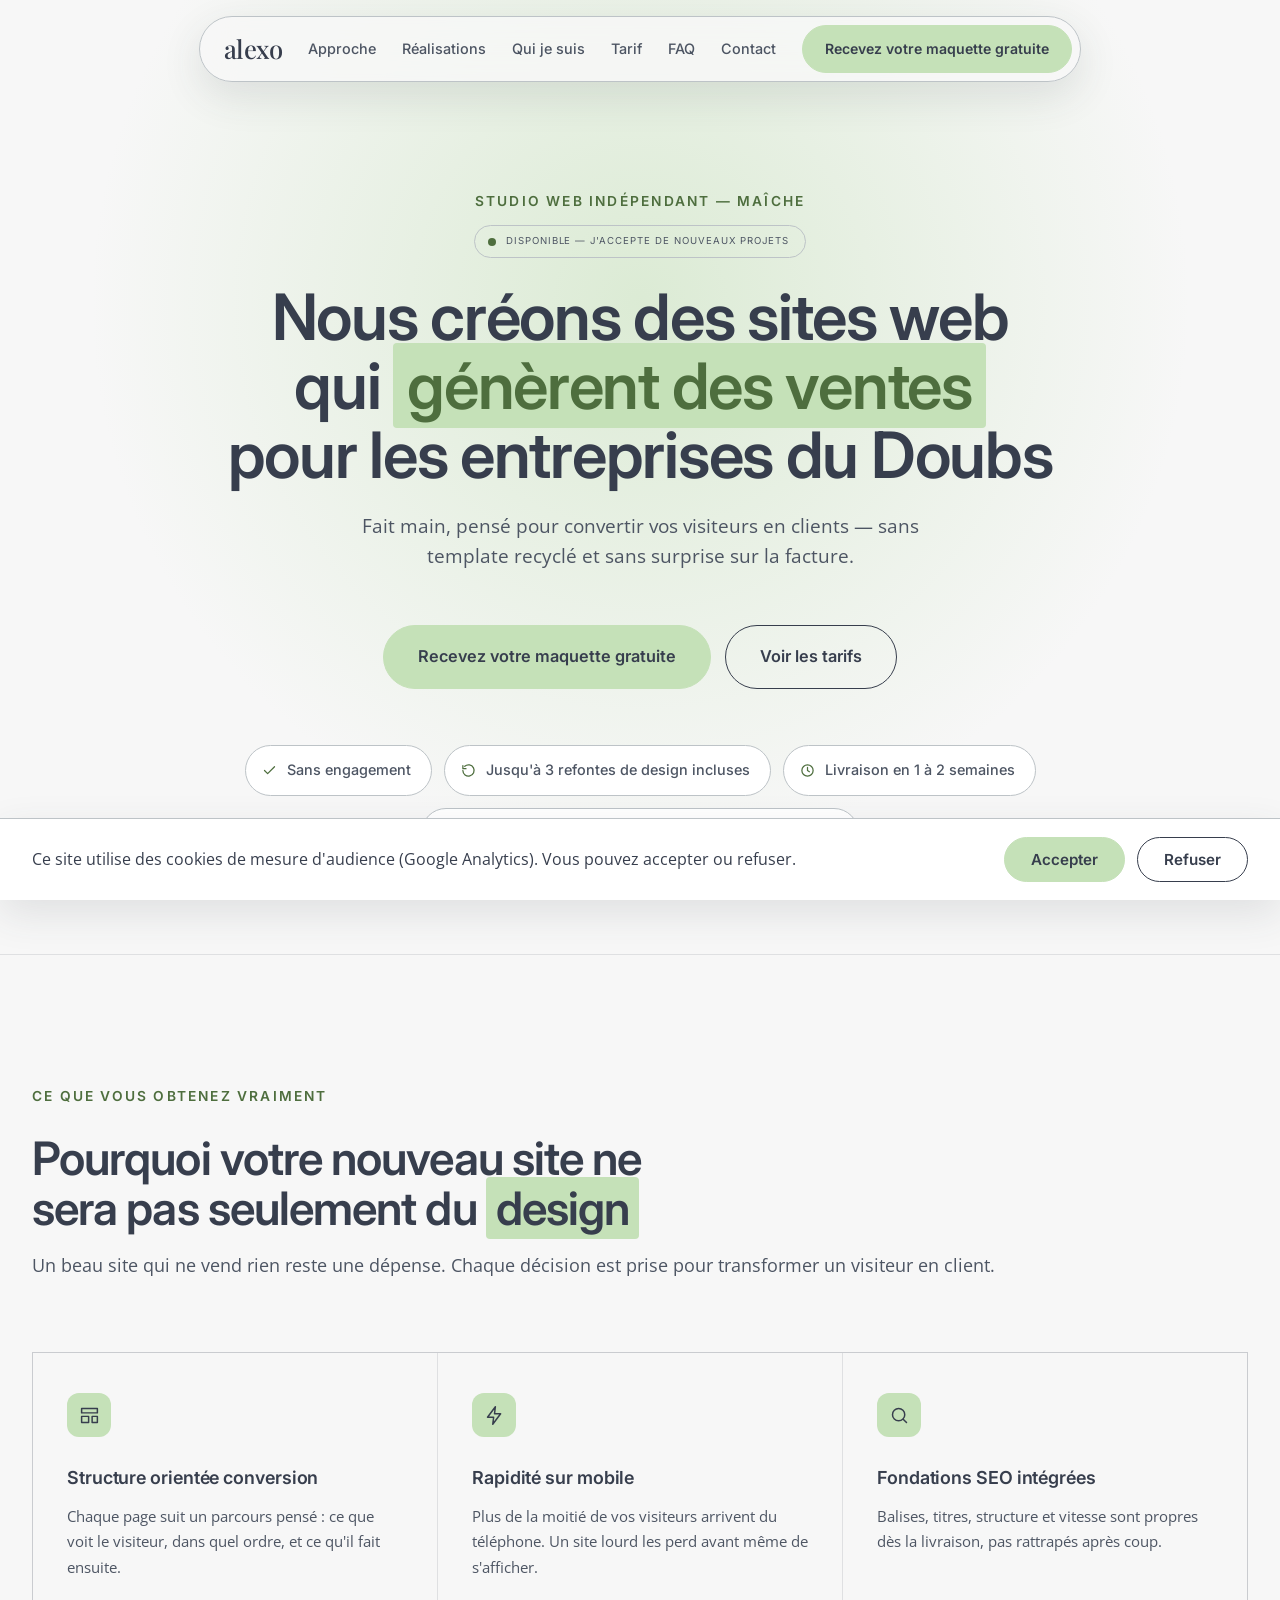
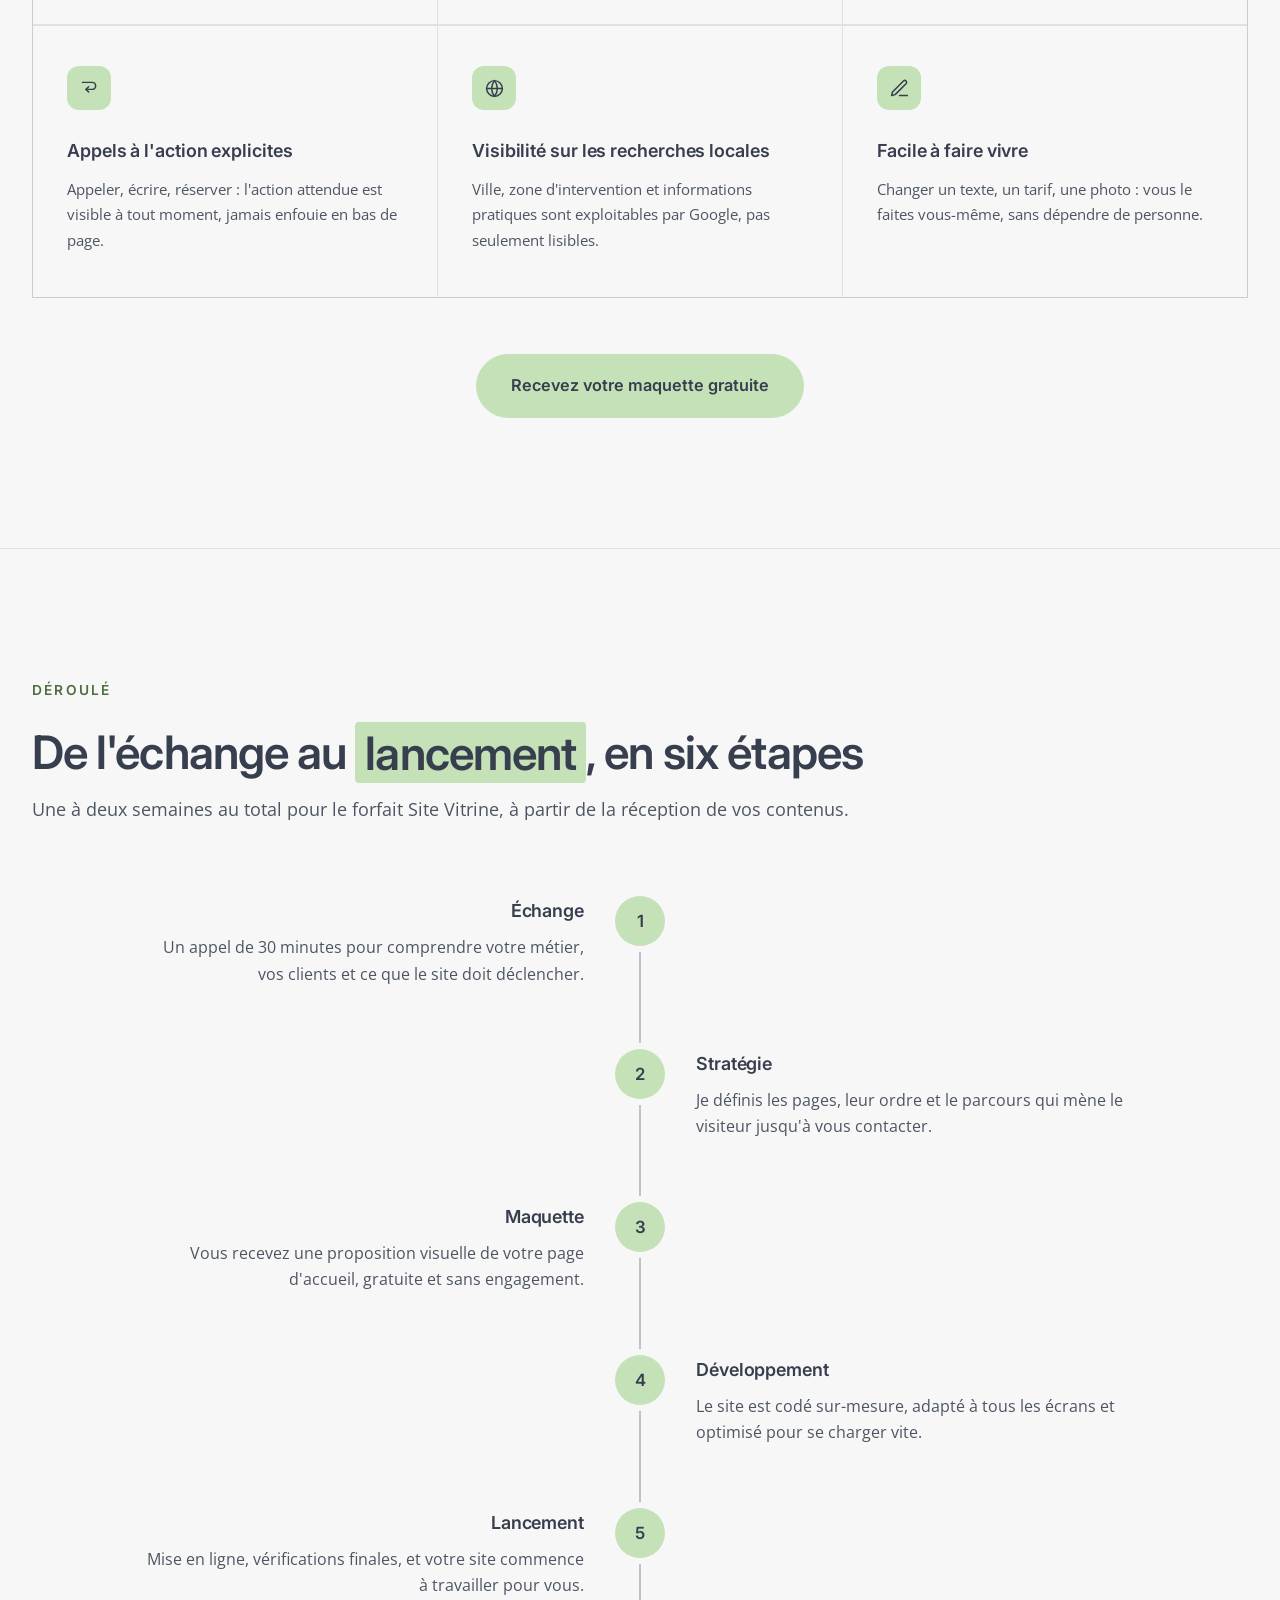
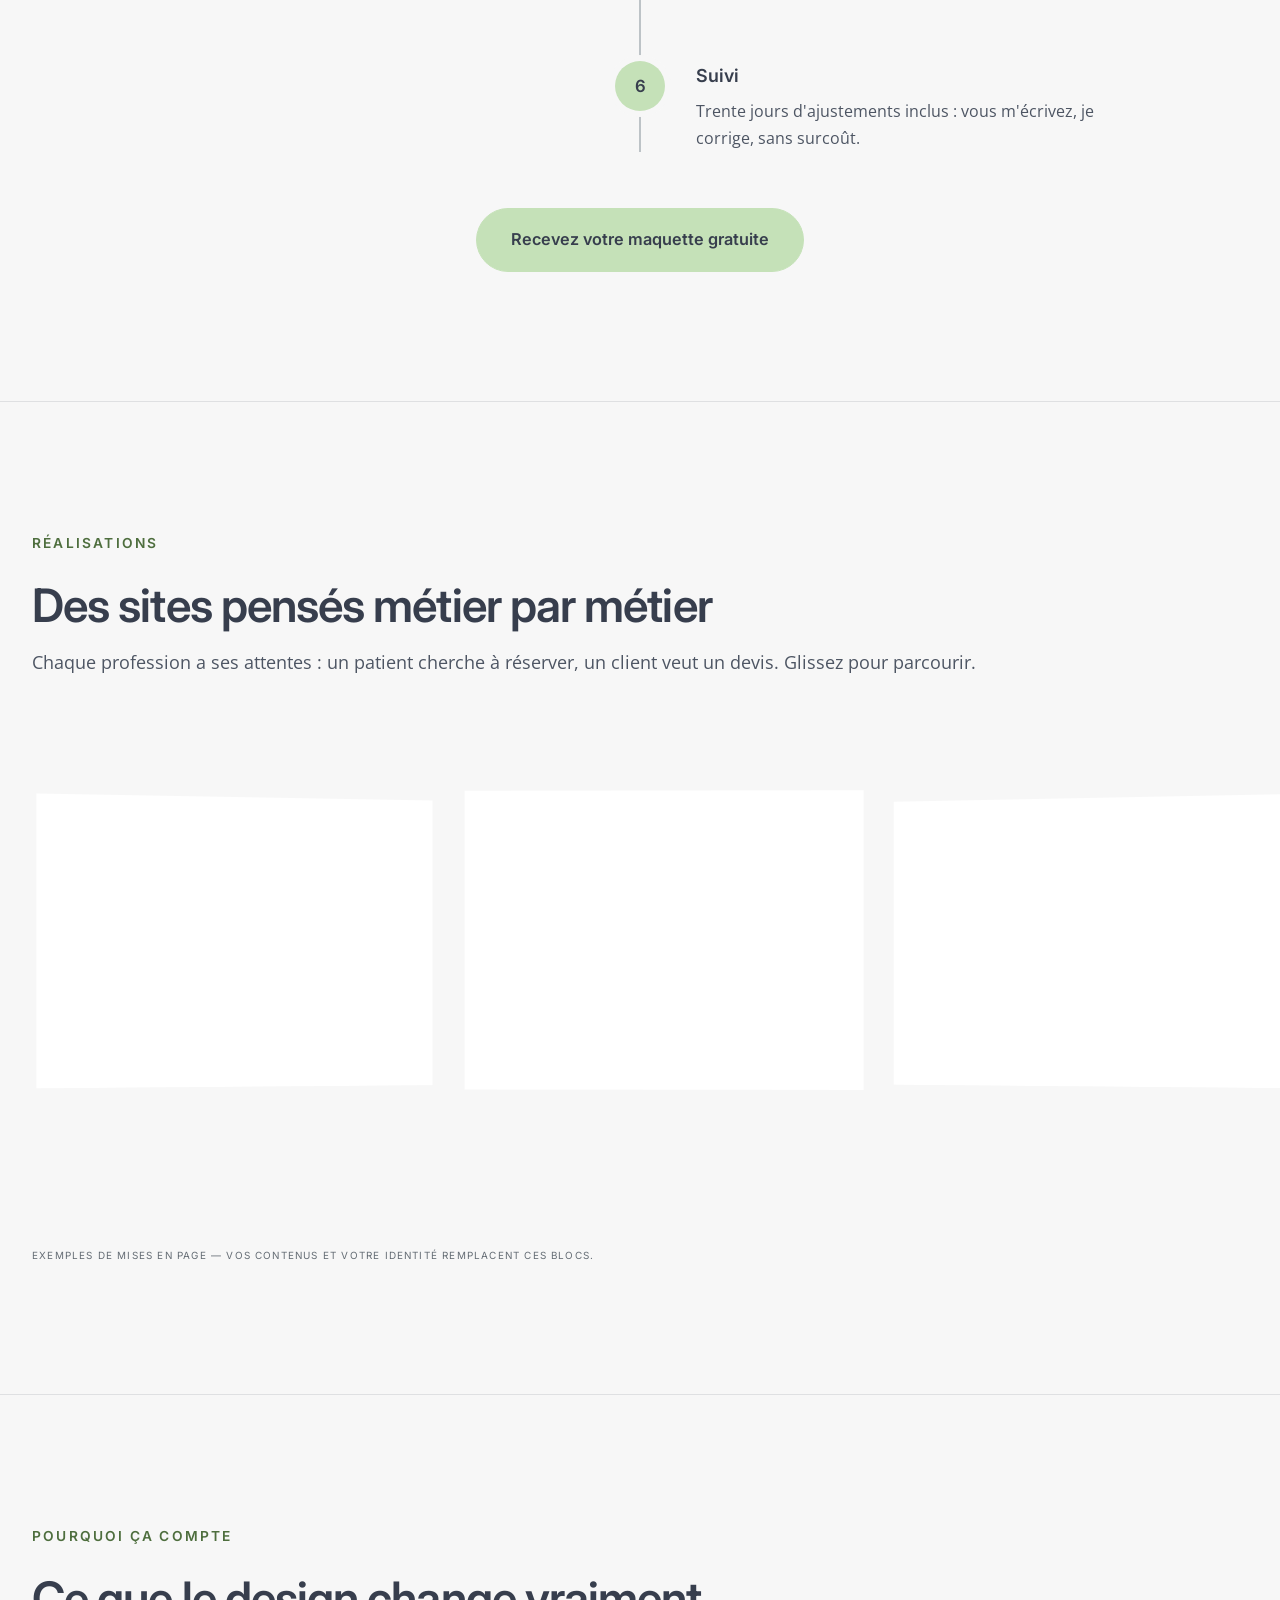
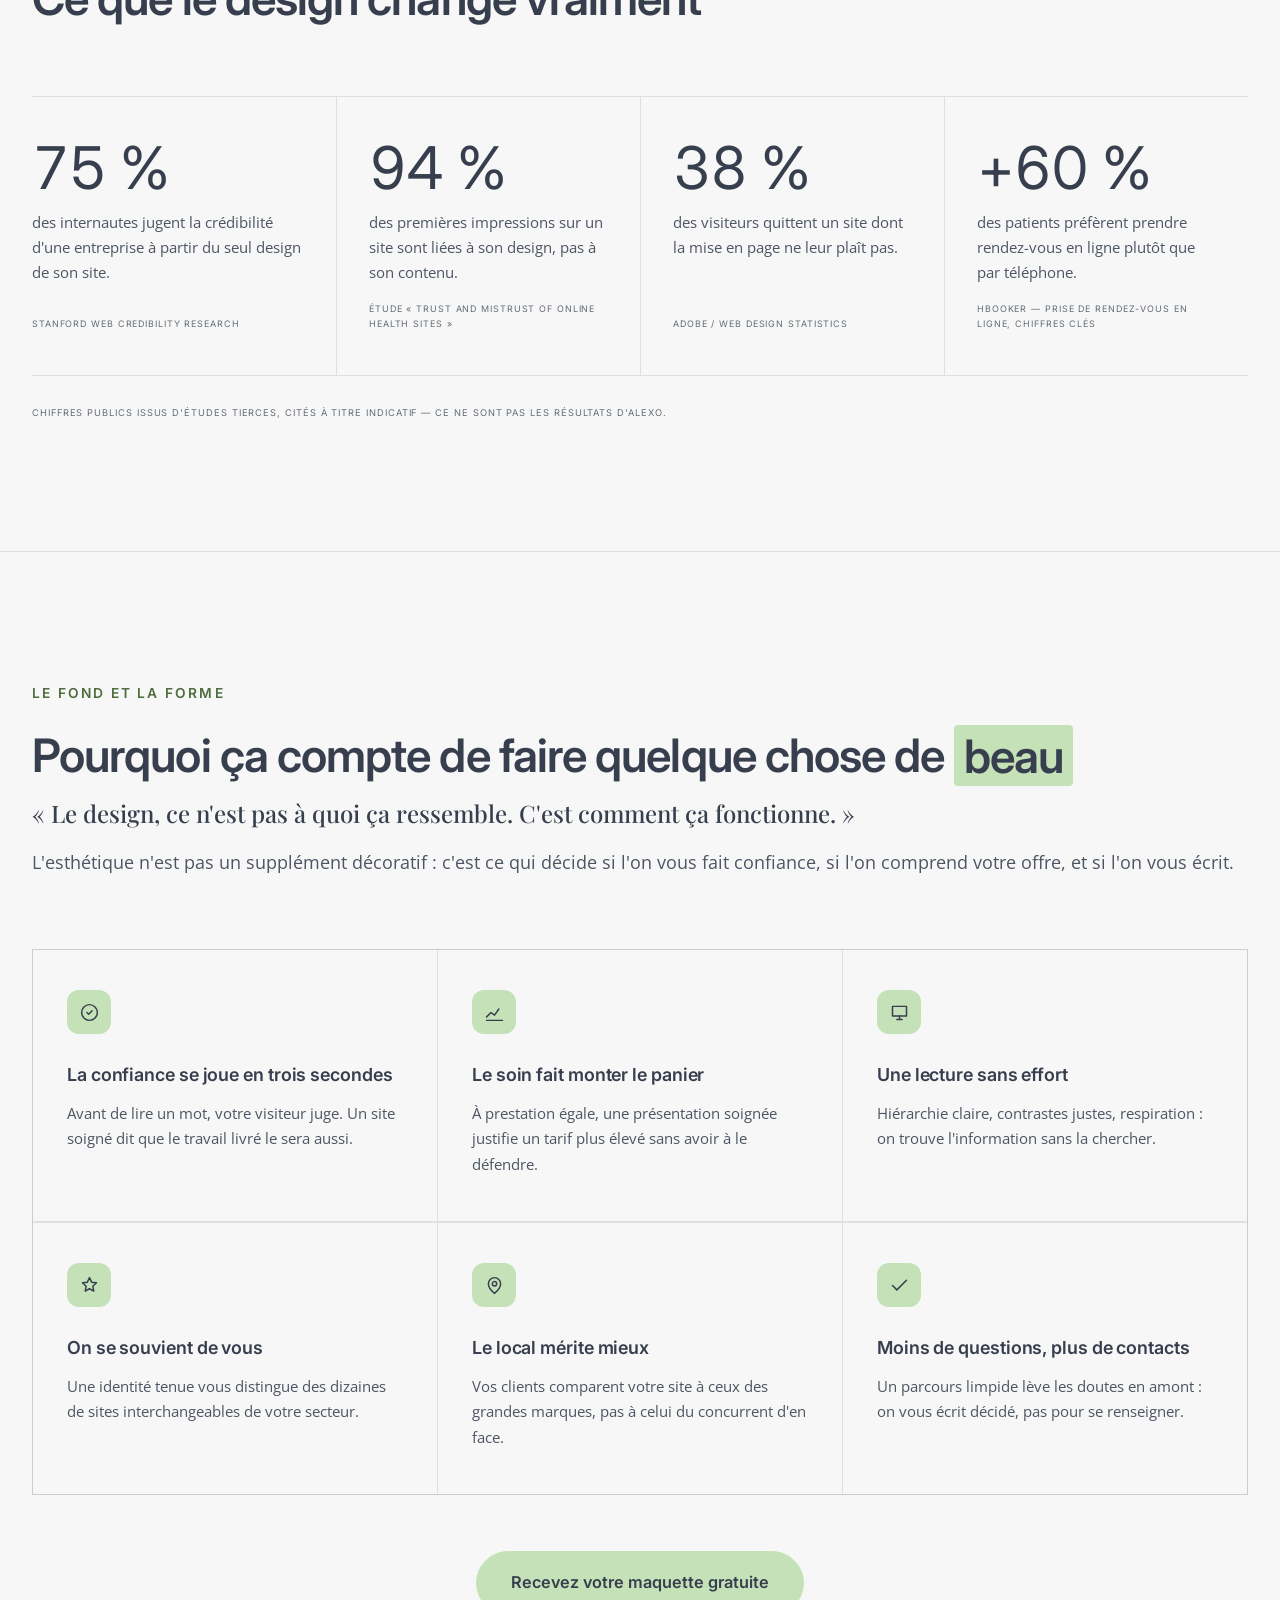
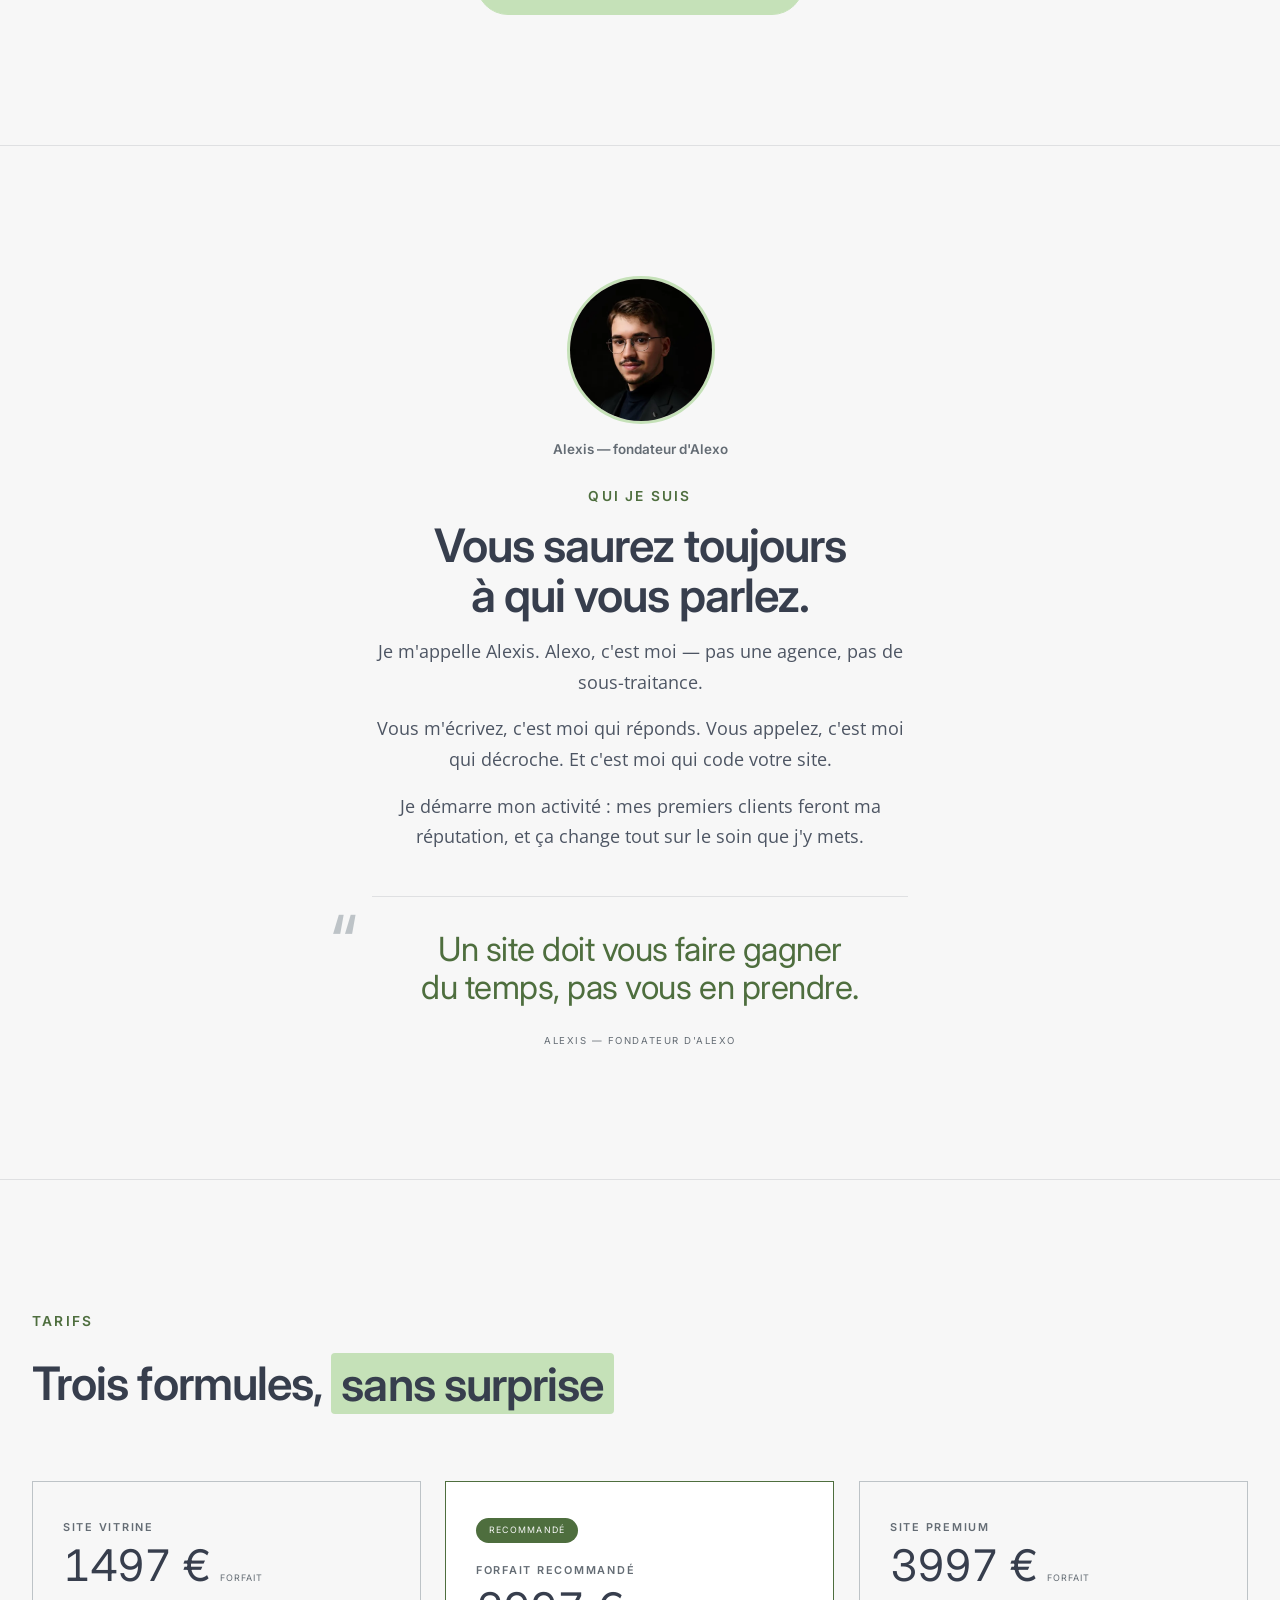
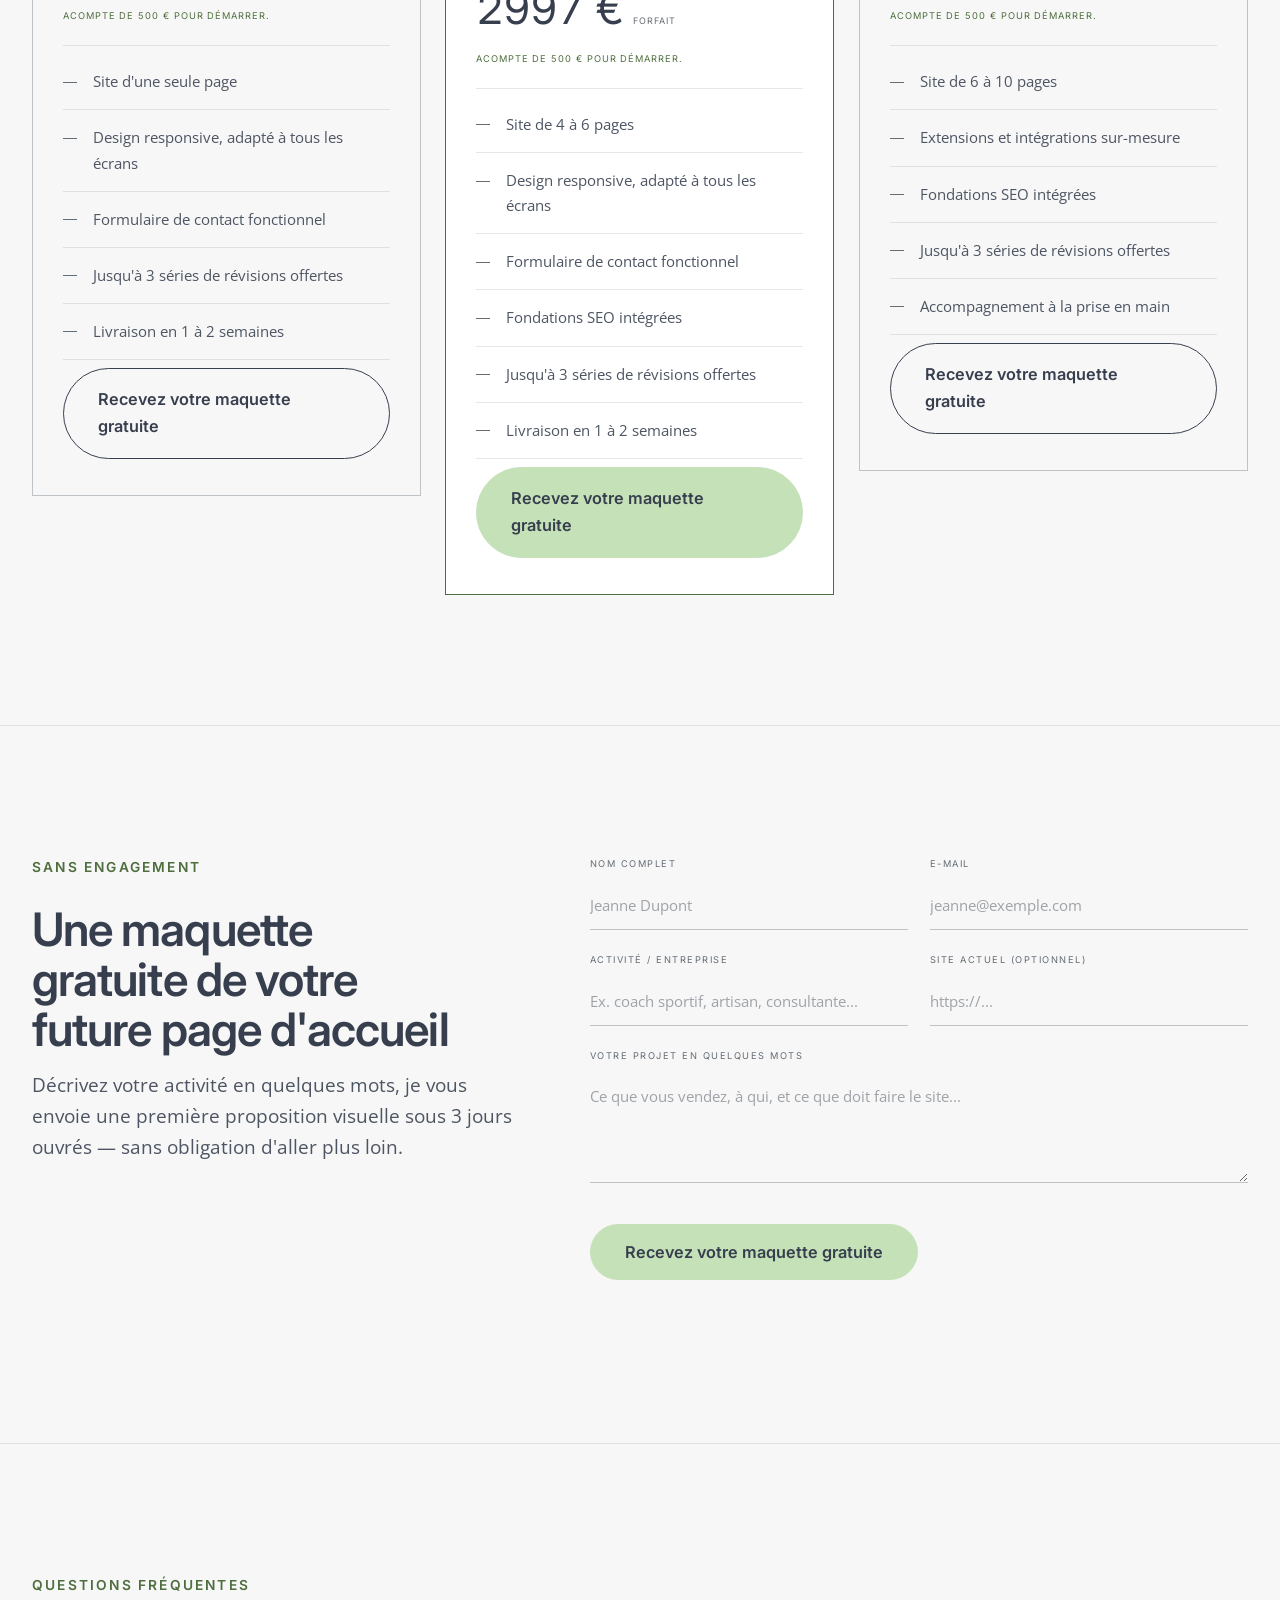
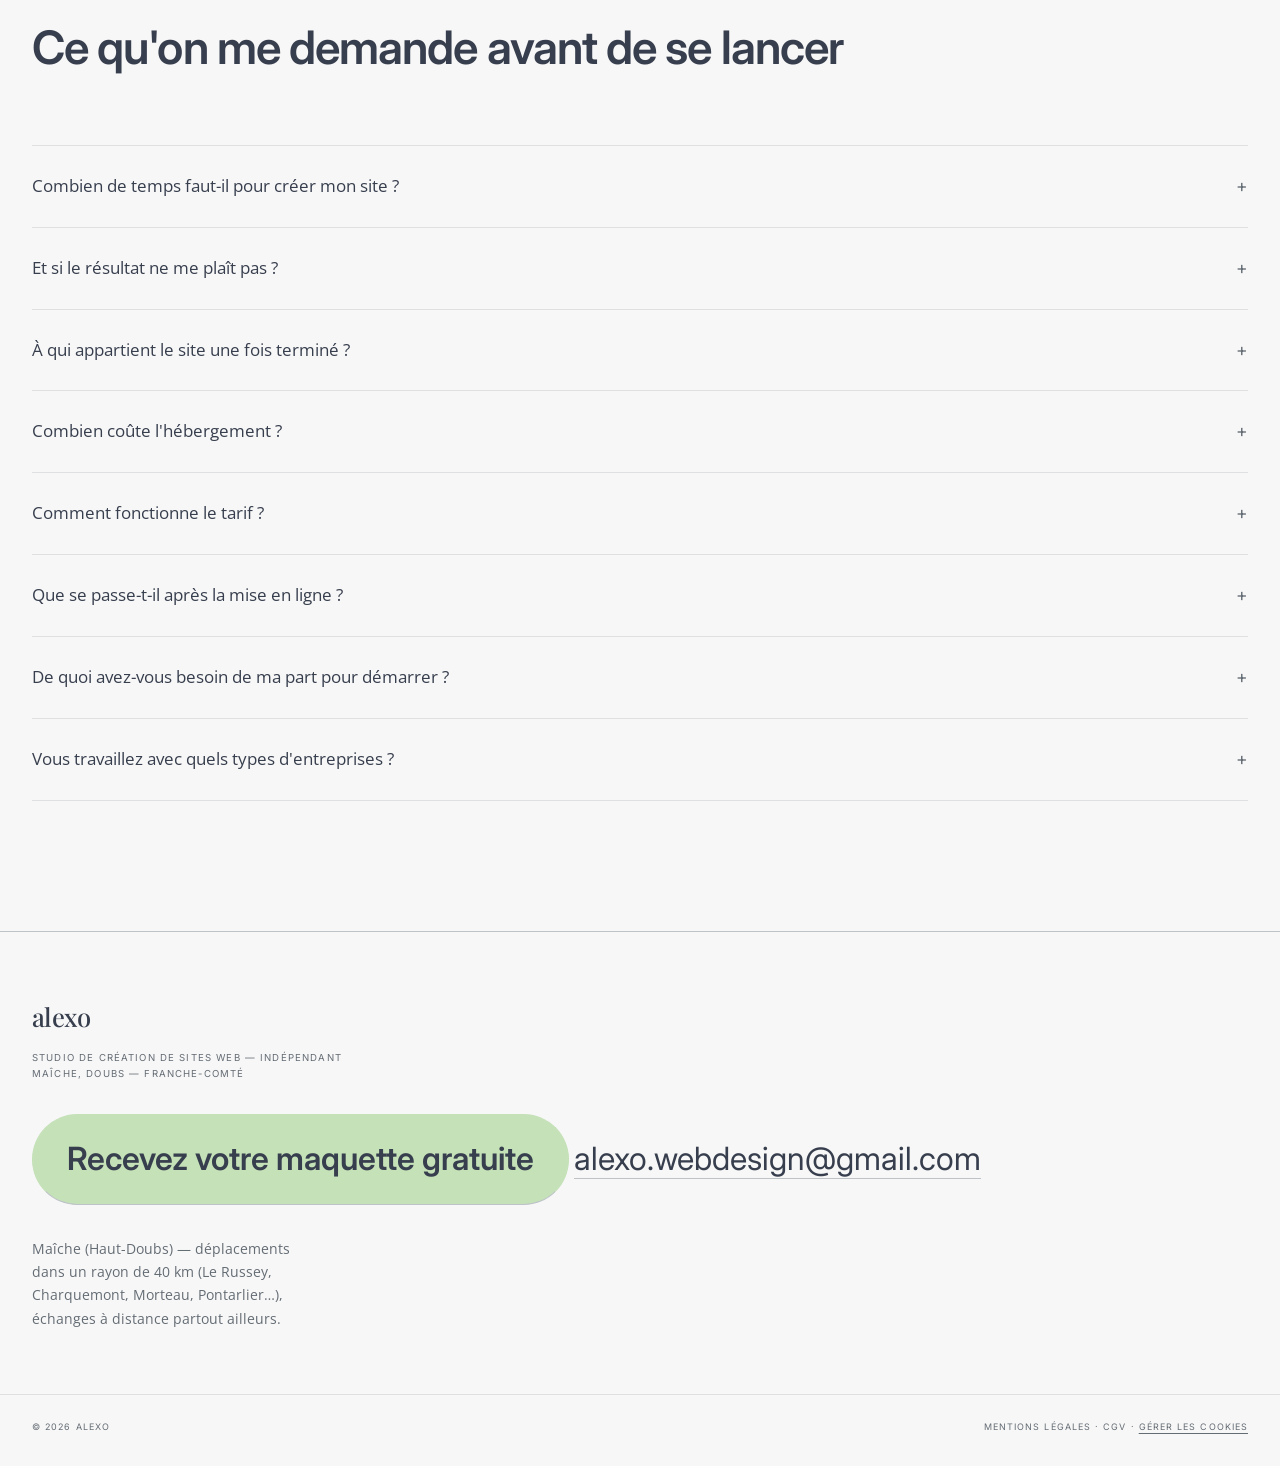
==== index.html @ cd292113 "Servir le favicon vectoriel en priorité favicon.svg était redessiné d'après le logo mais n'était déc" ====
<!doctype html>
<html lang="fr">
<head>
  <meta charset="utf-8" />
  <title>Alexo — Création de sites web à Maîche (Haut-Doubs)</title>
  <meta name="viewport" content="width=device-width, initial-scale=1" />
  <meta name="description" content="Alexo crée des sites vitrines sur-mesure pour les indépendants et petites entreprises de Maîche et du Haut-Doubs. Sites, référencement et automatisation à partir de 1497€. Maquette gratuite sans engagement." />
  <link rel="canonical" href="https://alexowebdesign.com/" />
  <link rel="icon" href="/favicon.svg" type="image/svg+xml" />
  <link rel="icon" type="image/png" sizes="32x32" href="/assets/img/favicon-32.png" />
  <link rel="icon" type="image/png" sizes="512x512" href="/assets/img/icon-512.png" />
  <link rel="apple-touch-icon" href="/assets/img/apple-touch-icon.png" />

  <!-- Vérification de propriété pour Google Search Console.
       À ne poser que sur l'accueil, et à ne jamais retirer : Google la
       revérifie périodiquement et retire l'accès si elle disparaît. -->
  <meta name="google-site-verification" content="prfCvi4ebYiocTn2Xds64hxIpA3vp1u171tNoQFMn8g" />

  <!-- Partage sur les réseaux sociaux -->
  <meta property="og:type" content="website" />
  <meta property="og:title" content="Alexo — Création de sites web à Maîche (Haut-Doubs)" />
  <meta property="og:description" content="Sites vitrines sur-mesure pour les indépendants et petites entreprises de Maîche et du Haut-Doubs. Sites, référencement et automatisation à partir de 1497€. Maquette gratuite sans engagement." />
  <meta property="og:url" content="https://alexowebdesign.com/" />
  <meta property="og:locale" content="fr_FR" />
  <meta property="og:image" content="https://alexowebdesign.com/assets/img/og-image.png" />
  <meta property="og:image:width" content="1200" />
  <meta property="og:image:height" content="630" />
  <meta name="twitter:card" content="summary_large_image" />
  <meta name="twitter:image" content="https://alexowebdesign.com/assets/img/og-image.png" />

  <link rel="preconnect" href="https://fonts.googleapis.com">
  <link rel="preconnect" href="https://fonts.gstatic.com" crossorigin>
  <link href="https://fonts.googleapis.com/css2?family=Inter:wght@400;500;600;700&family=Open+Sans:wght@400;600&family=Playfair+Display:wght@500;600&display=swap" rel="stylesheet">
  <link rel="stylesheet" href="assets/css/style.css?v=14" />
</head>
<body>

<div class="progress" aria-hidden="true"><div class="progress-fill" id="progressFill"></div></div>
<div class="cursor" id="cursor" aria-hidden="true"></div>

<header class="topbar">
  <div class="topbar-pill">
    <a class="brand" href="#top">alexo</a>
    <nav class="nav" aria-label="Navigation principale">
      <a href="#approche">Approche</a>
      <a href="#realisations">Réalisations</a>
      <a href="#qui">Qui je suis</a>
      <a href="#tarif">Tarif</a>
      <a href="#faq">FAQ</a>
      <a href="#contact">Contact</a>
    </nav>
    <a class="btn btn-solid nav-cta" href="#maquette">Recevez votre maquette gratuite</a>
    <button class="burger" id="burger" aria-label="Ouvrir le menu" aria-expanded="false">
      <span></span><span></span><span></span>
    </button>
  </div>
  <div class="mobile-menu" id="mobileMenu">
    <a href="#approche">Approche</a>
    <a href="#realisations">Réalisations</a>
    <a href="#qui">Qui je suis</a>
    <a href="#tarif">Tarif</a>
    <a href="#faq">FAQ</a>
    <a href="#maquette">Maquette gratuite</a>
    <a href="#contact">Contact</a>
  </div>
</header>

<main>

  <section class="hero" id="top">
    <div class="container hero-inner">
      <p class="eyebrow">Studio web indépendant — Maîche</p>
      <p class="status"><span class="status-dot" aria-hidden="true"></span>Disponible — j'accepte de nouveaux projets</p>
      <h1>Nous créons des sites web qui <em>génèrent des ventes</em> pour les entreprises du Doubs</h1>
      <p class="hero-sub">Fait main, pensé pour convertir vos visiteurs en clients — sans template recyclé et sans surprise sur la facture.</p>
      <div class="hero-cta">
        <a class="btn btn-solid" href="#maquette">Recevez votre maquette gratuite</a>
        <a class="btn btn-ghost" href="#tarif">Voir les tarifs</a>
      </div>

      <!-- Elements de reassurance : uniquement des engagements verifiables,
           repris des CGV. Aucun avis, logo ni note inventes. -->
      <ul class="trust-row">
        <li class="trust-badge">
          <svg viewBox="0 0 24 24" aria-hidden="true"><path d="M20 6 9 17l-5-5"/></svg>
          <span>Sans engagement</span>
        </li>
        <li class="trust-badge">
          <svg viewBox="0 0 24 24" aria-hidden="true"><path d="M3 12a9 9 0 1 0 3-6.7"/><path d="M3 4v5h5"/></svg>
          <span>Jusqu'à 3 refontes de design incluses</span>
        </li>
        <li class="trust-badge">
          <svg viewBox="0 0 24 24" aria-hidden="true"><circle cx="12" cy="12" r="9"/><path d="M12 7v5l3 2"/></svg>
          <span>Livraison en 1 à 2 semaines</span>
        </li>
        <li class="trust-badge">
          <svg viewBox="0 0 24 24" aria-hidden="true"><path d="M12 21s7-5.6 7-11a7 7 0 1 0-14 0c0 5.4 7 11 7 11Z"/><circle cx="12" cy="10" r="2.5"/></svg>
          <span>Basé en Franche-Comté, je connais vos clients locaux</span>
        </li>
      </ul>
    </div>
  </section>

  <section class="section-pad why" id="approche">
    <div class="container">
      <div class="section-head reveal">
        <p class="eyebrow">Ce que vous obtenez vraiment</p>
        <h2>Pourquoi votre nouveau site ne sera pas seulement du <em>design</em></h2>
        <p>Un beau site qui ne vend rien reste une dépense. Chaque décision est prise pour transformer un visiteur en client.</p>
      </div>

      <ul class="node-grid">
        <li class="node reveal">
          <span class="node-icon" aria-hidden="true"><svg viewBox="0 0 24 24"><path d="M3 4h18v5H3zM3 13h8v7H3zM15 13h6v7h-6z"/></svg></span>
          <h3>Structure orientée conversion</h3>
          <p>Chaque page suit un parcours pensé : ce que voit le visiteur, dans quel ordre, et ce qu'il fait ensuite.</p>
        </li>
        <li class="node reveal">
          <span class="node-icon" aria-hidden="true"><svg viewBox="0 0 24 24"><path d="M13 2 4 14h7l-1 8 9-12h-7l1-8Z"/></svg></span>
          <h3>Rapidité sur mobile</h3>
          <p>Plus de la moitié de vos visiteurs arrivent du téléphone. Un site lourd les perd avant même de s'afficher.</p>
        </li>
        <li class="node reveal">
          <span class="node-icon" aria-hidden="true"><svg viewBox="0 0 24 24"><circle cx="11" cy="11" r="7"/><path d="m20 20-3.5-3.5"/></svg></span>
          <h3>Fondations SEO intégrées</h3>
          <p>Balises, titres, structure et vitesse sont propres dès la livraison, pas rattrapés après coup.</p>
        </li>
        <li class="node reveal">
          <span class="node-icon" aria-hidden="true"><svg viewBox="0 0 24 24"><path d="M4 5h11a4 4 0 0 1 0 8H8"/><path d="m11 10-3 3 3 3"/></svg></span>
          <h3>Appels à l'action explicites</h3>
          <p>Appeler, écrire, réserver : l'action attendue est visible à tout moment, jamais enfouie en bas de page.</p>
        </li>
        <li class="node reveal">
          <span class="node-icon" aria-hidden="true"><svg viewBox="0 0 24 24"><circle cx="12" cy="12" r="9"/><path d="M3 12h18"/><path d="M12 3a14 14 0 0 1 0 18a14 14 0 0 1 0-18"/></svg></span>
          <h3>Visibilité sur les recherches locales</h3>
          <p>Ville, zone d'intervention et informations pratiques sont exploitables par Google, pas seulement lisibles.</p>
        </li>
        <li class="node reveal">
          <span class="node-icon" aria-hidden="true"><svg viewBox="0 0 24 24"><path d="M12 20h9"/><path d="M16.5 3.5a2.1 2.1 0 0 1 3 3L7 19l-4 1 1-4Z"/></svg></span>
          <h3>Facile à faire vivre</h3>
          <p>Changer un texte, un tarif, une photo : vous le faites vous-même, sans dépendre de personne.</p>
        </li>
      </ul>

      <div class="section-cta reveal">
        <a class="btn btn-solid" href="#maquette">Recevez votre maquette gratuite</a>
      </div>
    </div>
  </section>

  <section class="section-pad process" id="deroule">
    <div class="container">
      <div class="section-head reveal">
        <p class="eyebrow">Déroulé</p>
        <h2>De l'échange au <em>lancement</em>, en six étapes</h2>
        <p>Une à deux semaines au total pour le forfait Site Vitrine, à partir de la réception de vos contenus.</p>
      </div>

      <ol class="timeline">
        <li class="tl-step">
          <span class="tl-num" aria-hidden="true">1</span>
          <h3>Échange</h3>
          <p>Un appel de 30 minutes pour comprendre votre métier, vos clients et ce que le site doit déclencher.</p>
        </li>
        <li class="tl-step">
          <span class="tl-num" aria-hidden="true">2</span>
          <h3>Stratégie</h3>
          <p>Je définis les pages, leur ordre et le parcours qui mène le visiteur jusqu'à vous contacter.</p>
        </li>
        <li class="tl-step">
          <span class="tl-num" aria-hidden="true">3</span>
          <h3>Maquette</h3>
          <p>Vous recevez une proposition visuelle de votre page d'accueil, gratuite et sans engagement.</p>
        </li>
        <li class="tl-step">
          <span class="tl-num" aria-hidden="true">4</span>
          <h3>Développement</h3>
          <p>Le site est codé sur-mesure, adapté à tous les écrans et optimisé pour se charger vite.</p>
        </li>
        <li class="tl-step">
          <span class="tl-num" aria-hidden="true">5</span>
          <h3>Lancement</h3>
          <p>Mise en ligne, vérifications finales, et votre site commence à travailler pour vous.</p>
        </li>
        <li class="tl-step">
          <span class="tl-num" aria-hidden="true">6</span>
          <h3>Suivi</h3>
          <p>Trente jours d'ajustements inclus : vous m'écrivez, je corrige, sans surcoût.</p>
        </li>
      </ol>

      <div class="section-cta reveal">
        <a class="btn btn-solid" href="#maquette">Recevez votre maquette gratuite</a>
      </div>
    </div>
  </section>

  <section class="section-pad work" id="realisations">
    <div class="container">
      <div class="section-head reveal">
        <p class="eyebrow">Réalisations</p>
        <h2 data-parallax="1">Des sites pensés métier par métier</h2>
        <p>Chaque profession a ses attentes : un patient cherche à réserver, un client veut un devis. Glissez pour parcourir.</p>
      </div>
    </div>

    <div class="work-rail" id="workRail">

      <a class="work-card" href="/demos/osteopathe/" target="_blank" rel="noopener" aria-label="Voir le site de démonstration (s’ouvre dans un nouvel onglet)">
        <div class="wc-screen">
          <div class="wc-bar"><i></i><i></i><i></i><span class="wc-url">cabinet-riviere.fr</span></div>
          <img src="/assets/img/demo-osteopathe.png" alt="Page d'accueil du site de démonstration Cabinet Rivière, ostéopathie" loading="lazy" width="1440" height="1080" />
          <span class="wc-open">Voir le site</span>
        </div>
        <div class="wc-meta">
          <h3>Cabinet Rivière — Ostéopathie</h3>
          <p>Prise de rendez-vous mise en avant, tarif et durée de séance annoncés dès l'accueil.</p>
        </div>
      </a>

      <a class="work-card" href="/demos/dentaire/" target="_blank" rel="noopener" aria-label="Voir le site de démonstration (s’ouvre dans un nouvel onglet)">
        <div class="wc-screen">
          <div class="wc-bar"><i></i><i></i><i></i><span class="wc-url">cabinet-solene.fr</span></div>
          <img src="/assets/img/demo-dentaire.png" alt="Page d'accueil du site de démonstration Cabinet Dentaire Solène" loading="lazy" width="1440" height="1080" />
          <span class="wc-open">Voir le site</span>
        </div>
        <div class="wc-meta">
          <h3>Cabinet Solène — Dentaire</h3>
          <p>Bandeau d'urgence permanent, équipe présentée, tiers payant et accès PMR visibles.</p>
        </div>
      </a>

      <a class="work-card" href="/demos/artisan/" target="_blank" rel="noopener" aria-label="Voir le site de démonstration (s’ouvre dans un nouvel onglet)">
        <div class="wc-screen">
          <div class="wc-bar"><i></i><i></i><i></i><span class="wc-url">atelier-bois-fer.fr</span></div>
          <img src="/assets/img/demo-artisan.png" alt="Page d'accueil du site de démonstration Atelier Bois &amp; Fer, menuiserie" loading="lazy" width="1440" height="1080" />
          <span class="wc-open">Voir le site</span>
        </div>
        <div class="wc-meta">
          <h3>Atelier Bois &amp; Fer — Menuiserie</h3>
          <p>Galerie de chantiers, méthode expliquée étape par étape, devis gratuit sous 48 h.</p>
        </div>
      </a>

    </div>

    <div class="container">
      <p class="work-note reveal">Exemples de mises en page — vos contenus et votre identité remplacent ces blocs.</p>
    </div>
  </section>

  <section class="section-pad stats" id="chiffres">
    <div class="container">
      <div class="section-head reveal">
        <p class="eyebrow">Pourquoi ça compte</p>
        <h2 data-parallax="1">Ce que le design change vraiment</h2>
      </div>
      <div class="stat-grid">
        <div class="stat reveal">
          <span class="stat-num" data-value="75" data-suffix="&nbsp;%">0</span>
          <p>des internautes jugent la crédibilité d'une entreprise à partir du seul design de son site.</p>
          <cite>Stanford Web Credibility Research</cite>
        </div>
        <div class="stat reveal">
          <span class="stat-num" data-value="94" data-suffix="&nbsp;%">0</span>
          <p>des premières impressions sur un site sont liées à son design, pas à son contenu.</p>
          <cite>Étude « Trust and mistrust of online health sites »</cite>
        </div>
        <div class="stat reveal">
          <span class="stat-num" data-value="38" data-suffix="&nbsp;%">0</span>
          <p>des visiteurs quittent un site dont la mise en page ne leur plaît pas.</p>
          <cite>Adobe / Web design statistics</cite>
        </div>
        <div class="stat reveal">
          <span class="stat-num" data-value="60" data-prefix="+" data-suffix="&nbsp;%">0</span>
          <p>des patients préfèrent prendre rendez-vous en ligne plutôt que par téléphone.</p>
          <cite>HBooker — prise de rendez-vous en ligne, chiffres clés</cite>
        </div>
      </div>
      <p class="stat-note reveal">Chiffres publics issus d'études tierces, cités à titre indicatif — ce ne sont pas les résultats d'Alexo.</p>
    </div>
  </section>


  <section class="section-pad beauty" id="beau">
    <div class="container">
      <div class="section-head reveal">
        <p class="eyebrow">Le fond et la forme</p>
        <h2>Pourquoi ça compte de faire quelque chose de <em>beau</em></h2>
        <p class="lead-accent">« Le design, ce n'est pas à quoi ça ressemble. C'est comment ça fonctionne. »</p>
        <p>L'esthétique n'est pas un supplément décoratif : c'est ce qui décide si l'on vous fait confiance, si l'on comprend votre offre, et si l'on vous écrit.</p>
      </div>

      <ul class="node-grid">
        <li class="node reveal">
          <span class="node-icon" aria-hidden="true"><svg viewBox="0 0 24 24"><circle cx="12" cy="12" r="9"/><path d="M9 12l2 2 4-4"/></svg></span>
          <h3>La confiance se joue en trois secondes</h3>
          <p>Avant de lire un mot, votre visiteur juge. Un site soigné dit que le travail livré le sera aussi.</p>
        </li>
        <li class="node reveal">
          <span class="node-icon" aria-hidden="true"><svg viewBox="0 0 24 24"><path d="M3 17l5-5 4 3 5-7"/><path d="M3 21h18"/></svg></span>
          <h3>Le soin fait monter le panier</h3>
          <p>À prestation égale, une présentation soignée justifie un tarif plus élevé sans avoir à le défendre.</p>
        </li>
        <li class="node reveal">
          <span class="node-icon" aria-hidden="true"><svg viewBox="0 0 24 24"><path d="M4 5h16v11H4z"/><path d="M9 20h6M12 16v4"/></svg></span>
          <h3>Une lecture sans effort</h3>
          <p>Hiérarchie claire, contrastes justes, respiration : on trouve l'information sans la chercher.</p>
        </li>
        <li class="node reveal">
          <span class="node-icon" aria-hidden="true"><svg viewBox="0 0 24 24"><path d="M12 3l2.4 5.2 5.6.7-4.2 3.9 1.1 5.6L12 15.7 7.1 18.4l1.1-5.6L4 8.9l5.6-.7Z"/></svg></span>
          <h3>On se souvient de vous</h3>
          <p>Une identité tenue vous distingue des dizaines de sites interchangeables de votre secteur.</p>
        </li>
        <li class="node reveal">
          <span class="node-icon" aria-hidden="true"><svg viewBox="0 0 24 24"><path d="M12 21s7-5.6 7-11a7 7 0 1 0-14 0c0 5.4 7 11 7 11Z"/><circle cx="12" cy="10" r="2.5"/></svg></span>
          <h3>Le local mérite mieux</h3>
          <p>Vos clients comparent votre site à ceux des grandes marques, pas à celui du concurrent d'en face.</p>
        </li>
        <li class="node reveal">
          <span class="node-icon" aria-hidden="true"><svg viewBox="0 0 24 24"><path d="M20 6 9 17l-5-5"/></svg></span>
          <h3>Moins de questions, plus de contacts</h3>
          <p>Un parcours limpide lève les doutes en amont : on vous écrit décidé, pas pour se renseigner.</p>
        </li>
      </ul>

      <div class="section-cta reveal">
        <a class="btn btn-solid" href="#maquette">Recevez votre maquette gratuite</a>
      </div>
    </div>
  </section>

  <section class="section-pad about" id="qui">
    <div class="container about-grid">
      <div class="about-portrait reveal">
        <div class="portrait-frame">
          <picture>
            <source type="image/webp"
                    srcset="/assets/img/alexis-420.webp 420w,
                            /assets/img/alexis-840.webp 840w"
                    sizes="(max-width: 900px) 260px, 420px" />
            <img src="/assets/img/alexis-840.jpg"
                 alt="Alexis, fondateur d'Alexo, en portrait"
                 width="840" height="1050" loading="lazy" decoding="async" />
          </picture>
        </div>
        <p class="portrait-cap">Alexis — fondateur d'Alexo</p>
      </div>
      <div class="reveal">
        <p class="eyebrow">Qui je suis</p>
        <h2 data-parallax="1">Vous saurez toujours à qui vous parlez.</h2>
        <p>Je m'appelle Alexis. Alexo, c'est moi — pas une agence, pas de sous-traitance.</p>
        <p>Vous m'écrivez, c'est moi qui réponds. Vous appelez, c'est moi qui décroche. Et c'est moi qui code votre site.</p>
        <p>Je démarre mon activité : mes premiers clients feront ma réputation, et ça change tout sur le soin que j'y mets.</p>

        <!-- CITATION DU FONDATEUR — pour changer le texte, modifier la ligne
             entre les guillemets ci-dessous. Rien d'autre à toucher. -->
        <figure class="pull-quote">
          <blockquote>
            <p>Un site doit vous faire gagner du temps, pas vous en prendre.</p>
          </blockquote>
          <figcaption>Alexis — fondateur d'Alexo</figcaption>
        </figure>
      </div>
    </div>
  </section>

  <section class="section-pad pricing" id="tarif">
    <div class="container">
      <div class="section-head reveal">
        <p class="eyebrow">Tarifs</p>
        <h2>Trois formules, <em>sans surprise</em></h2>
      </div>
      <div class="price-grid">

        <div class="price-card reveal">
          <div class="price-top">
            <h3>Site Vitrine</h3>
            <div class="price-amount">
              <span class="price-num" data-value="1497">1497&nbsp;€</span>
              <span class="price-note">forfait</span>
            </div>
            <p class="price-deposit">Acompte de 500&nbsp;€ pour démarrer.</p>
          </div>
          <ul class="price-list">
            <li>Site d'une seule page</li>
            <li>Design responsive, adapté à tous les écrans</li>
            <li>Formulaire de contact fonctionnel</li>
            <li>Jusqu'à 3 séries de révisions offertes</li>
            <li>Livraison en 1 à 2 semaines</li>
          </ul>
          <a class="btn btn-ghost price-cta" href="#maquette">Recevez votre maquette gratuite</a>
        </div>

        <div class="price-card price-card-feature reveal">
          <p class="price-flag">Recommandé</p>
          <div class="price-top">
            <h3>Forfait Recommandé</h3>
            <div class="price-amount">
              <span class="price-num" data-value="2997">2997&nbsp;€</span>
              <span class="price-note">forfait</span>
            </div>
            <p class="price-deposit">Acompte de 500&nbsp;€ pour démarrer.</p>
          </div>
          <ul class="price-list">
            <li>Site de 4 à 6 pages</li>
            <li>Design responsive, adapté à tous les écrans</li>
            <li>Formulaire de contact fonctionnel</li>
            <li>Fondations SEO intégrées</li>
            <li>Jusqu'à 3 séries de révisions offertes</li>
            <li>Livraison en 1 à 2 semaines</li>
          </ul>
          <a class="btn btn-solid price-cta" href="#maquette">Recevez votre maquette gratuite</a>
        </div>

        <div class="price-card reveal">
          <div class="price-top">
            <h3>Site Premium</h3>
            <div class="price-amount">
              <span class="price-num" data-value="3997">3997&nbsp;€</span>
              <span class="price-note">forfait</span>
            </div>
            <p class="price-deposit">Acompte de 500&nbsp;€ pour démarrer.</p>
          </div>
          <ul class="price-list">
            <li>Site de 6 à 10 pages</li>
            <li>Extensions et intégrations sur-mesure</li>
            <li>Fondations SEO intégrées</li>
            <li>Jusqu'à 3 séries de révisions offertes</li>
            <li>Accompagnement à la prise en main</li>
          </ul>
          <a class="btn btn-ghost price-cta" href="#maquette">Recevez votre maquette gratuite</a>
        </div>

      </div>
    </div>
  </section>

  <section class="section-pad lead" id="maquette">
    <div class="container lead-grid">
      <div class="reveal">
        <p class="eyebrow">Sans engagement</p>
        <h2 data-parallax="1">Une maquette gratuite de votre future page d'accueil</h2>
        <p class="hero-sub">Décrivez votre activité en quelques mots, je vous envoie une première proposition visuelle sous 3 jours ouvrés — sans obligation d'aller plus loin.</p>
      </div>
      <!-- action/method servent de secours : si le JavaScript ne se charge pas,
           le navigateur envoie le formulaire nativement au lieu de ne rien faire.
           Quand le JS est actif, il intercepte l'envoi et reste sur la page. -->
      <form class="form reveal" id="leadForm"
            action="https://formsubmit.co/alexo.webdesign@gmail.com"
            method="POST">
        <input type="hidden" name="_subject" value="Nouvelle demande de maquette gratuite — alexowebdesign.com" />
        <input type="text" name="_honey" style="display:none" tabindex="-1" autocomplete="off" />
        <div class="form-row">
          <div>
            <label for="nom">Nom complet</label>
            <input id="nom" name="nom" type="text" placeholder="Jeanne Dupont" required />
          </div>
          <div>
            <label for="email">E-mail</label>
            <input id="email" name="email" type="email" placeholder="jeanne@exemple.com" required />
          </div>
        </div>
        <div class="form-row">
          <div>
            <label for="activite">Activité / entreprise</label>
            <input id="activite" name="activite" type="text" placeholder="Ex. coach sportif, artisan, consultante..." required />
          </div>
          <div>
            <label for="site_actuel">Site actuel (optionnel)</label>
            <input id="site_actuel" name="site_actuel" type="text" placeholder="https://..." />
          </div>
        </div>
        <div>
          <label for="message">Votre projet en quelques mots</label>
          <textarea id="message" name="message" placeholder="Ce que vous vendez, à qui, et ce que doit faire le site..." required></textarea>
        </div>
        <button class="btn btn-solid" type="submit">Recevez votre maquette gratuite</button>
        <p class="form-note" id="formNote"></p>
      </form>
    </div>
  </section>

  <section class="section-pad faq" id="faq">
    <div class="container">
      <div class="section-head reveal">
        <p class="eyebrow">Questions fréquentes</p>
        <h2 data-parallax="1">Ce qu'on me demande avant de se lancer</h2>
      </div>

      <!-- <details>/<summary> : accordéon natif du navigateur. Accessible au
           clavier et aux lecteurs d'écran sans une ligne de JavaScript. -->
      <div class="faq-list reveal">

        <details class="faq-item">
          <summary>Combien de temps faut-il pour créer mon site ?</summary>
          <div class="faq-answer">
            <p>Une à deux semaines.</p>
            <p>Le compte à rebours démarre quand j'ai reçu vos contenus — textes, photos, logo. C'est ce qui décale le plus souvent un projet, jamais le développement.</p>
          </div>
        </details>

        <details class="faq-item">
          <summary>Et si le résultat ne me plaît pas ?</summary>
          <div class="faq-answer">
            <p>Jusqu'à trois séries de révisions complètes du design sont incluses, sans supplément, jusqu'à ce que vous soyez satisfait.</p>
            <p>On ne passe à la suite que quand la direction vous convient. Personne n'a intérêt à livrer un site que vous n'assumez pas.</p>
          </div>
        </details>

        <details class="faq-item">
          <summary>À qui appartient le site une fois terminé ?</summary>
          <div class="faq-answer">
            <p>À vous, entièrement.</p>
            <p>Le code, les visuels réalisés pour vous, le nom de domaine : tout est à votre nom. Vous n'êtes lié à personne et pouvez confier la suite à qui vous voulez.</p>
          </div>
        </details>

        <details class="faq-item">
          <summary>Combien coûte l'hébergement ?</summary>
          <div class="faq-answer">
            <p>L'hébergement est compris dans le forfait, sans supplément.</p>
          </div>
        </details>

        <details class="faq-item">
          <summary>Comment fonctionne le tarif ?</summary>
          <div class="faq-answer">
            <p>Trois forfaits annoncés d'avance : 1497 € pour un site vitrine d'une page, 2997 € pour un site de 4 à 6 pages avec les fondations du référencement, 3997 € pour un site de 6 à 10 pages avec extensions sur-mesure.</p>
            <p>Un acompte de 500 € lance les travaux dans les trois cas. Le solde est réglé à la livraison.</p>
          </div>
        </details>

        <details class="faq-item">
          <summary>Que se passe-t-il après la mise en ligne ?</summary>
          <div class="faq-answer">
            <p>Trente jours de corrections incluses : fautes, liens défectueux, ajustements de contenu.</p>
            <p>Vous m'écrivez, c'est moi qui réponds — sous trois jours ouvrés, sans passer par un service client.</p>
          </div>
        </details>

        <details class="faq-item">
          <summary>De quoi avez-vous besoin de ma part pour démarrer ?</summary>
          <div class="faq-answer">
            <p>Vos textes, vos photos ou votre logo si vous en avez, et vos informations légales.</p>
            <p>Si vos textes ne sont pas prêts, dites-le : on les construit ensemble à partir de ce que vous me racontez de votre métier.</p>
          </div>
        </details>

        <details class="faq-item">
          <summary>Vous travaillez avec quels types d'entreprises ?</summary>
          <div class="faq-answer">
            <p>Des indépendants et des petites entreprises de la région : garages, artisans, commerces, professions de santé, consultants.</p>
            <p>Le point commun, c'est un site qui doit faire venir des clients — pas une vitrine décorative.</p>
          </div>
        </details>

      </div>
    </div>
  </section>

</main>

<footer class="site-foot" id="contact">
  <div class="container foot-row">
    <div>
      <a class="brand" href="#top">alexo</a>
      <p class="foot-tag">Studio de création de sites web — indépendant<br />Maîche, Doubs — Franche-Comté</p>
    </div>
    <div class="foot-contact">
      <a class="btn btn-solid foot-cta" href="#maquette">Recevez votre maquette gratuite</a>
      <a href="mailto:alexo.webdesign@gmail.com">alexo.webdesign@gmail.com</a>
      <p class="foot-zone">Maîche (Haut-Doubs) — déplacements dans un rayon de 40 km (Le Russey, Charquemont, Morteau, Pontarlier…), échanges à distance partout ailleurs.</p>
    </div>
  </div>
  <div class="container foot-bottom">
    <span>© 2026 Alexo</span>
    <span><a href="/mentions-legales.html">Mentions légales</a> · <a href="/cgv.html">CGV</a> · <button type="button" class="foot-link" id="cookieManage">Gérer les cookies</button></span>
  </div>
</footer>

<!-- Bandeau de consentement cookies (RGPD).
     Masqué par défaut via `hidden` : c'est main.js qui décide de l'afficher,
     après avoir lu le choix déjà enregistré. Sans cette garde, le bandeau
     apparaîtrait une fraction de seconde à chaque visite, y compris pour un
     visiteur ayant déjà répondu.
     Le script Google Analytics n'est PAS posé ici : il est injecté par
     main.js, et uniquement si le consentement a été donné. -->
<aside class="cookie-bar" id="cookieConsent" role="region"
       aria-label="Consentement aux cookies de mesure d'audience" hidden>
  <div class="container cookie-inner">
    <p class="cookie-text">Ce site utilise des cookies de mesure d'audience (Google Analytics). Vous pouvez accepter ou refuser.</p>
    <div class="cookie-actions">
      <button type="button" class="btn btn-solid cookie-btn" id="cookieAccept">Accepter</button>
      <button type="button" class="btn btn-ghost cookie-btn" id="cookieRefuse">Refuser</button>
    </div>
  </div>
</aside>

<script src="assets/js/main.js?v=14"></script>
</body>
</html>
---- assets/css/style.css ----
/* ==========================================================================
   Alexo — Studio web

   Direction : fond clair, texte gris ardoise, vert pâle en accent.
   Toute la palette et les polices descendent des variables ci-dessous ;
   aucune couleur n'est écrite en dur ailleurs dans le fichier.

   NOTE SUR LES CONTRASTES — trois arbitrages imposés par le niveau AA :
   · Le vert pâle ne peut pas servir de couleur de texte sur fond clair
     (1,32:1). Il sert de REMPLISSAGE : boutons, pastilles, surlignage.
     Sur fond ardoise il devient lisible (7,57:1) et porte alors les titres.
   · Le gris clair ne peut pas servir de texte (1,66:1). Il reste réservé
     aux bordures et aux séparateurs, comme prévu.
   · Deux teintes dérivées comblent les manques : --accent-ink pour du vert
     lisible sur fond clair, --text-mute pour du texte secondaire.
   ========================================================================== */

:root {
  /* Palette imposée */
  --accent:      #c5e1b8;   /* Vert Pâle    — remplissage : boutons, pastilles */
  --slate:       #373e4d;   /* Gris Ardoise — texte et fonds sombres */
  --paper:       #f7f7f7;   /* Blanc Cassé  — fond clair principal */
  --line:        #bdc3c7;   /* Gris Clair   — bordures, séparateurs */
  --sand:        #e6dcd2;   /* Clair        — fond clair secondaire */

  /* Teintes dérivées, nécessaires pour tenir le niveau AA */
  --accent-ink:  #4e6e3e;   /* vert lisible sur fond clair — 5,41:1 */
  --text-mute:   #646c74;   /* texte secondaire sur fond clair — 4,98:1 */

  /* Rôles : le reste de la feuille n'utilise que ces noms-là. */
  --ink:         var(--paper);        /* fond de page */
  --ink-raised:  #ffffff;             /* surfaces au-dessus du fond */
  --chalk:       var(--slate);        /* texte principal — 10,0:1 */
  --chalk-dim:   #4d5563;             /* texte secondaire — 7,7:1 */
  --chalk-mute:  var(--text-mute);    /* légendes, sources — 4,98:1 */
  --green:       var(--accent-ink);   /* accents en texte */
  --green-dim:   var(--accent-ink);
  --green-raw:   197, 225, 184;
  --forest:      var(--accent);       /* pastilles d'icônes */

  --rule:        var(--line);
  --rule-soft:   rgba(55, 62, 77, .12);
  --glow:        rgba(var(--green-raw), .55);
  --veil:        rgba(247, 247, 247, .86);
  --danger:      #a4342a;             /* erreur lisible sur fond clair — 6,3:1 */
  --status:      var(--accent-ink);
  --shadow:      0 14px 40px rgba(55, 62, 77, .12);

  /* Polices */
  --font-display: "Inter", "Helvetica Neue", Arial, sans-serif;      /* titres */
  --font-body:    "Open Sans", "Segoe UI", Helvetica, Arial, sans-serif;
  --font-mono:    "Inter", "Helvetica Neue", Arial, sans-serif;      /* labels */
  --font-accent:  "Playfair Display", Georgia, serif;                /* moments choisis */

  --container: 1440px;
  --ease: cubic-bezier(.16, 1, .3, 1);
}

* { box-sizing: border-box; }
html { scroll-behavior: smooth; }

body {
  margin: 0;
  background: var(--ink);
  color: var(--chalk);
  font-family: var(--font-body);
  font-size: 18px;
  line-height: 1.7;
  -webkit-font-smoothing: antialiased;
}

::selection { background: var(--green); color: var(--ink); }

/* ---------- typographie ---------- */
h1, h2 {
  font-family: var(--font-display);
  color: var(--chalk);
  font-weight: 600;
  line-height: 1.08;
  letter-spacing: -0.02em;
  margin: 0 0 .34em;
  text-wrap: balance;
}
h1 { font-size: clamp(2.4rem, 5.4vw, 4rem); }
h2 { font-size: clamp(1.9rem, 3.6vw, 2.9rem); }

h3 {
  font-family: var(--font-display);
  font-size: 1.12rem;
  font-weight: 600;
  color: var(--chalk);
  letter-spacing: -0.005em;
  margin: 0 0 .5em;
}

h1 em, h2 em {
  font-style: normal;
  color: var(--chalk);
  background: var(--accent);
  box-decoration-break: clone;
  -webkit-box-decoration-break: clone;
  padding: .06em .22em;
  border-radius: 4px;
}

p { margin: 0 0 1em; color: var(--chalk-dim); }

a { color: inherit; text-decoration: none; }

.container {
  max-width: var(--container);
  margin: 0 auto;
  padding: 0 32px;
}

/* Label mono : la signature typographique du site */
.eyebrow {
  font-family: var(--font-display);
  font-size: .86rem;
  font-weight: 600;
  letter-spacing: .16em;
  text-transform: uppercase;
  color: var(--green-dim);
  margin: 0 0 26px;
}

.brand {
  font-family: var(--font-accent);
  font-weight: 500;
  font-size: 1.6rem;
  letter-spacing: -0.02em;
  color: var(--chalk);
  line-height: 1;
}

/* ---------- boutons ---------- */
.btn {
  display: inline-flex;
  align-items: center;
  justify-content: center;
  padding: 17px 34px;
  font-family: var(--font-display);
  font-size: 1.02rem;
  font-weight: 600;
  letter-spacing: 0;
  border: 1px solid var(--slate);
  border-radius: 999px;
  cursor: pointer;
  position: relative;
  overflow: hidden;
  isolation: isolate;
  transition: color .35s ease;
}
.btn::before {
  content: "";
  position: absolute;
  inset: 0;
  z-index: -1;
  transform: scaleY(0);
  transform-origin: bottom;
  transition: transform .45s var(--ease);
}
.btn:hover::before { transform: scaleY(1); }

.btn-solid { background: var(--accent); border-color: var(--accent); color: var(--slate); }
.btn-solid::before { background: var(--slate); }
.btn-solid:hover { color: var(--paper); }

.btn-ghost { background: transparent; color: var(--chalk); }
.btn-ghost::before { background: var(--accent); }
.btn-ghost:hover { color: var(--slate); }

.btn-line {
  border: none;
  border-radius: 0;
  padding: 8px 0;
  border-bottom: 1px solid var(--chalk);
}
.btn-line::before { display: none; }
.btn-line:hover { color: var(--chalk-dim); border-color: var(--chalk-dim); }

.magnetic {
  transform: translate(var(--mx, 0), var(--my, 0));
  transition: transform .4s var(--ease), color .35s ease;
}

/* ---------- barre de navigation flottante ---------- */
/* La barre est fixe et centrée : une pilule qui survole le contenu et reste
   accessible pendant tout le défilement. Le conteneur laisse passer les clics
   à côté de la pilule, sinon il masquerait toute la largeur de l'écran. */
.topbar {
  position: fixed;
  top: 16px;
  left: 0;
  right: 0;
  z-index: 100;
  display: flex;
  justify-content: center;
  padding: 0 16px;
  pointer-events: none;
}
.topbar-pill {
  pointer-events: auto;
  display: flex;
  align-items: center;
  gap: 26px;
  max-width: 100%;
  padding: 8px 8px 8px 24px;
  background: var(--veil);
  backdrop-filter: blur(16px) saturate(140%);
  border: 1px solid var(--rule);
  border-radius: 999px;
  box-shadow: var(--shadow);
}
.nav { display: flex; gap: 26px; }
.nav a {
  font-family: var(--font-display);
  font-size: .9rem;
  font-weight: 500;
  letter-spacing: 0;
  color: var(--chalk-dim);
  transition: color .3s ease;
  white-space: nowrap;
}
.nav a:hover { color: var(--green); }
.nav-cta { padding: 11px 22px; font-size: .88rem; white-space: nowrap; }

.burger {
  display: none;
  flex-direction: column;
  justify-content: center;
  gap: 5px;
  width: 34px;
  height: 34px;
  background: none;
  border: none;
  cursor: pointer;
}
.burger span { display: block; height: 1px; background: var(--chalk); }

.mobile-menu {
  pointer-events: auto;
  display: none;
  position: absolute;
  top: calc(100% + 10px);
  left: 16px;
  right: 16px;
  flex-direction: column;
  padding: 8px 24px 18px;
  background: var(--veil);
  backdrop-filter: blur(16px) saturate(140%);
  border: 1px solid var(--rule);
  border-radius: 26px;
  box-shadow: 0 14px 44px rgba(0, 0, 0, .5);
}
.mobile-menu a {
  padding: 14px 0;
  font-family: var(--font-mono);
  font-size: .7rem;
  letter-spacing: .1em;
  text-transform: uppercase;
  border-top: 1px solid var(--rule-soft);
}
.mobile-menu a:first-child { border-top: none; }
.mobile-menu.open { display: flex; }

@media (max-width: 980px) {
  .nav, .nav-cta { display: none; }
  .burger { display: flex; }
  .topbar-pill { gap: 18px; padding: 6px 6px 6px 20px; }

  /* Pages secondaires : pas de burger, les liens restent affichés. */
  .topbar-lite .topbar-pill { flex-wrap: wrap; justify-content: center; padding: 10px 20px; gap: 8px 16px; }
  .topbar-lite .nav { display: flex; flex-wrap: wrap; justify-content: center; gap: 8px 16px; }
  .topbar-lite .nav a { font-size: .58rem; }
}

/* ---------- indicateur de disponibilité ---------- */
.status {
  display: inline-flex;
  align-items: center;
  gap: 10px;
  margin: -14px 0 24px;
  padding: 7px 16px 7px 13px;
  border: 1px solid var(--rule);
  border-radius: 999px;
  font-family: var(--font-mono);
  font-size: .6rem;
  letter-spacing: .1em;
  text-transform: uppercase;
  color: var(--chalk-dim);
}
.status-dot {
  width: 8px;
  height: 8px;
  flex: none;
  border-radius: 50%;
  background: var(--status);
  box-shadow: 0 0 0 0 rgba(var(--green-raw), .55);
  animation: pulse 2.4s ease-out infinite;
}
@keyframes pulse {
  70%  { box-shadow: 0 0 0 9px rgba(var(--green-raw), 0); }
  100% { box-shadow: 0 0 0 0 rgba(var(--green-raw), 0); }
}

/* ---------- hero ---------- */
/* Hero statique : titre, sous-titre, appel à l'action, réassurance.
   L'ancienne version portait un canvas animé, une fenêtre de navigateur
   inclinable et une révélation ligne par ligne ; tout cela a été retiré. */
.hero {
  position: relative;
  padding: 190px 0 96px;
  overflow: hidden;
}
.hero::before {
  content: "";
  position: absolute;
  top: -30%;
  left: 50%;
  transform: translateX(-50%);
  width: min(1200px, 92vw);
  aspect-ratio: 1;
  background: radial-gradient(circle, var(--glow) 0%, transparent 66%);
  pointer-events: none;
  z-index: 0;
}
.hero-inner {
  position: relative;
  z-index: 1;
  display: flex;
  flex-direction: column;
  align-items: center;
  text-align: center;
}
.hero h1 { max-width: 22ch; color: var(--chalk); }
/* Les mots forts de la phrase, et eux seuls, passent en vert. */
.hero h1 em { font-style: normal; color: var(--green); }
.hero-sub {
  max-width: 56ch;
  font-size: clamp(1.1rem, 1.5vw, 1.35rem);
  line-height: 1.6;
  color: var(--chalk-dim);
}
.hero-cta { display: flex; gap: 14px; flex-wrap: wrap; justify-content: center; margin-top: 34px; }

/* ---------- réassurance ---------- */
.trust-row {
  display: flex;
  flex-wrap: wrap;
  justify-content: center;
  gap: 12px;
  list-style: none;
  margin: 56px 0 0;
  padding: 0;
}
.trust-badge {
  display: inline-flex;
  align-items: center;
  gap: 10px;
  padding: 12px 20px 12px 16px;
  border: 1px solid var(--rule);
  border-radius: 999px;
  background: var(--ink-raised);
  font-family: var(--font-display);
  font-size: .9rem;
  font-weight: 500;
  letter-spacing: 0;
  text-transform: none;
  color: var(--chalk-dim);
  text-align: left;
}
.trust-badge svg {
  width: 15px;
  height: 15px;
  flex: none;
  fill: none;
  stroke: var(--accent-ink);
  stroke-width: 2;
  stroke-linecap: round;
  stroke-linejoin: round;
}

@media (max-width: 760px) {
  .hero { padding: 150px 0 72px; }
  .trust-badge { font-size: .56rem; padding: 9px 14px 9px 12px; }
}

/* ---------- diagramme « pas seulement du design » ---------- */
.node-grid {
  display: grid;
  grid-template-columns: repeat(3, 1fr);
  gap: 1px;
  list-style: none;
  margin: 0;
  padding: 0;
  background: var(--rule-soft);   /* les interstices dessinent la grille */
  border: 1px solid var(--rule-soft);
}
.node {
  background: var(--ink);
  padding: 40px 34px 44px;
  display: flex;
  flex-direction: column;
  gap: 4px;
}
.node-icon {
  display: grid;
  place-items: center;
  width: 44px;
  height: 44px;
  margin-bottom: 22px;
  border-radius: 12px;
  background: var(--accent);
  border: none;
}
.node-icon svg {
  width: 21px;
  height: 21px;
  fill: none;
  stroke: var(--slate);
  stroke-width: 1.7;
  stroke-linecap: round;
  stroke-linejoin: round;
}
.node h3 { color: var(--chalk); margin-bottom: .35em; }
.node p { margin: 0; font-size: .94rem; }

@media (max-width: 1000px) { .node-grid { grid-template-columns: repeat(2, 1fr); } }
@media (max-width: 640px)  { .node-grid { grid-template-columns: 1fr; } .node { padding: 32px 26px 34px; } }

/* Appel à l'action en fin de section */
/* Playfair Display, réservé aux moments d'accent : une phrase d'ouverture
   de section, jamais du texte courant. */
.lead-accent {
  font-family: var(--font-accent);
  font-weight: 500;
  font-size: clamp(1.25rem, 2.2vw, 1.5rem);
  line-height: 1.4;
  color: var(--chalk);
  margin: 0 0 .7em;
}

.section-cta { margin-top: 56px; display: flex; justify-content: center; }

/* Jalon de temps sous chaque étape du déroulé */
.step-when {
  margin: 8px 0 0;
  font-family: var(--font-mono);
  font-size: .56rem;
  letter-spacing: .14em;
  text-transform: uppercase;
  color: var(--green-dim);
}

.foot-cta { margin-bottom: 18px; }

/* ---------- structure des sections ---------- */
.section-pad { padding: 130px 0; border-top: 1px solid var(--rule-soft); }
.section-head { margin-bottom: 72px; }

/* ---------- approche : cartes détachées ---------- */
.value-grid {
  display: grid;
  grid-template-columns: repeat(4, 1fr);
  gap: 20px;
}
.value-card {
  background: var(--ink-raised);
  border: 1px solid var(--rule);
  border-radius: 16px;
  padding: 34px 28px 36px;
  position: relative;
  overflow: hidden;
  /* Le survol soulève la carte, éclaircit sa bordure et fait courir un liseré
     vert en haut : trois signaux discrets plutôt qu'un effet appuyé. */
  transition: transform .35s var(--ease), box-shadow .35s ease, border-color .35s ease;
}
.value-card::before {
  content: "";
  position: absolute;
  inset: 0 0 auto;
  height: 3px;
  background: var(--accent);
  transform: scaleX(0);
  transform-origin: left;
  transition: transform .4s var(--ease);
}
.value-card:hover {
  transform: translateY(-6px);
  box-shadow: var(--shadow);
  border-color: var(--accent-ink);
}
.value-card:hover::before { transform: scaleX(1); }
.value-card h3 { margin-bottom: .5em; }
.value-card p { margin: 0; font-size: .98rem; }

@media (max-width: 1100px) { .value-grid { grid-template-columns: repeat(2, 1fr); } }
@media (max-width: 620px)  { .value-grid { grid-template-columns: 1fr; } }
@media (prefers-reduced-motion: reduce) {
  .value-card, .value-card::before { transition: none; }
  .value-card:hover { transform: none; }
}

/* ---------- qui je suis ---------- */
/* Portrait rond et compact, texte dessous : une colonne centrée au lieu de
   l'ancienne mise en page à deux colonnes. */
.about-grid {
  display: flex;
  flex-direction: column;
  align-items: center;
  text-align: center;
  gap: 24px;
  max-width: 60ch;
  margin: 0 auto;
}
.about-portrait { display: flex; flex-direction: column; align-items: center; gap: 14px; }
.portrait-frame {
  width: 148px;
  height: 148px;
  border-radius: 50%;
  overflow: hidden;
  border: 3px solid var(--accent);
  background: var(--sand);
  display: grid;
  place-items: center;
}
.portrait-frame img { width: 100%; height: 100%; object-fit: cover; object-position: 50% 26%; display: block; }
.portrait-initial { font-family: var(--font-accent); font-size: 3.4rem; color: var(--chalk-mute); }
.portrait-cap {
  margin: 0;
  font-family: var(--font-display);
  font-size: .84rem;
  font-weight: 600;
  color: var(--chalk-mute);
}
.about p { margin: 0 0 .9em; }
.about p:last-child { margin-bottom: 0; }

/* ---------- galerie de réalisations ---------- */
/* Carrousel 3D : les cartes pivotent selon leur distance au centre du rail */
/* La galerie déborde volontairement du conteneur, mais ses cartes doivent
   démarrer sur la même verticale que le reste du contenu : le retrait suit
   donc la largeur du conteneur. `safe center` recentre les cartes quand
   elles tiennent dans la largeur, sans rendre le début inaccessible quand
   elles débordent. */
.work-rail {
  display: flex;
  justify-content: safe center;
  gap: 32px;
  overflow-x: auto;
  padding-block: 40px 48px;
  padding-inline: max(32px, calc((100% - var(--container)) / 2 + 32px));
  scroll-snap-type: x mandatory;
  cursor: grab;
  scrollbar-width: none;
  perspective: 1600px;
  perspective-origin: 50% 50%;
}
.work-rail::-webkit-scrollbar { display: none; }
.work-rail.dragging { cursor: grabbing; scroll-snap-type: none; }

.work-card {
  flex: 0 0 clamp(280px, 34vw, 400px);
  scroll-snap-align: center;
  user-select: none;
  transform-style: preserve-3d;
  /* --rot et --depth sont pilotés par le JS au fil du défilement */
  transform: rotateY(var(--rot, 0deg)) translateZ(var(--depth, 0px));
  transition: transform .35s linear;
}
.wc-screen {
  position: relative;
  border: 1px solid var(--rule);
  background: var(--ink-raised);
  aspect-ratio: 4 / 3;
  display: flex;
  flex-direction: column;
  overflow: hidden;
  transform-style: preserve-3d;
  transition: transform .5s var(--ease), border-color .6s ease;
}
.work-card:hover .wc-screen { border-color: var(--chalk-dim); }

/* Barre de navigateur au-dessus de la capture */
.wc-bar {
  display: flex;
  align-items: center;
  gap: 6px;
  padding: 10px 14px;
  border-bottom: 1px solid var(--rule-soft);
  background: var(--ink);
}
.wc-bar i { width: 5px; height: 5px; border-radius: 50%; background: var(--chalk-mute); }
.wc-url {
  margin-left: 10px;
  font-family: var(--font-mono);
  font-size: .54rem;
  letter-spacing: .08em;
  color: var(--chalk-mute);
}

.wc-screen img {
  flex: 1;
  width: 100%;
  min-height: 0;
  object-fit: cover;
  object-position: top center;
  display: block;
  filter: saturate(.94);
  transition: transform .7s var(--ease), filter .5s ease;
}
.work-card:hover .wc-screen img { transform: scale(1.035); filter: saturate(1); }

/* Pastille « Voir le site », révélée au survol */
.wc-open {
  position: absolute;
  left: 50%;
  bottom: 20px;
  transform: translate(-50%, 14px) translateZ(40px);
  padding: 10px 22px;
  border-radius: 999px;
  background: var(--chalk);
  color: var(--ink);
  font-family: var(--font-mono);
  font-size: .58rem;
  letter-spacing: .14em;
  text-transform: uppercase;
  opacity: 0;
  transition: opacity .4s ease, transform .5s var(--ease);
  pointer-events: none;
}
.work-card:hover .wc-open { opacity: 1; transform: translate(-50%, 0) translateZ(40px); }

.wc-meta { padding-top: 22px; }
.wc-meta h3 { margin-bottom: 8px; color: var(--chalk); }
.wc-meta p { margin: 0; font-size: .9rem; }

.work-note {
  margin: 0;
  font-family: var(--font-mono);
  font-size: .62rem;
  letter-spacing: .12em;
  text-transform: uppercase;
  color: var(--chalk-mute);
}

/* ---------- chiffres ---------- */
.stat-grid {
  display: grid;
  grid-template-columns: repeat(4, 1fr);
  border-top: 1px solid var(--rule-soft);
}
.stat {
  padding: 44px 32px 44px 0;
  display: flex;
  flex-direction: column;
  gap: 16px;
  border-bottom: 1px solid var(--rule-soft);
}
.stat + .stat { padding-left: 32px; border-left: 1px solid var(--rule-soft); }
.stat-num {
  font-family: var(--font-display);
  font-weight: 400;
  font-size: clamp(3rem, 4.6vw, 4.4rem);
  line-height: .9;
  letter-spacing: -0.02em;
  font-variant-numeric: tabular-nums;
  color: var(--chalk);
}
.stat p { margin: 0; font-size: .92rem; }
.stat cite {
  margin-top: auto;
  font-family: var(--font-mono);
  font-style: normal;
  font-size: .56rem;
  letter-spacing: .1em;
  text-transform: uppercase;
  color: var(--chalk-mute);
  line-height: 1.7;
}
.stat-note {
  margin: 28px 0 0;
  font-family: var(--font-mono);
  font-size: .58rem;
  letter-spacing: .1em;
  text-transform: uppercase;
  color: var(--chalk-mute);
}

@media (max-width: 1000px) { .stat-grid { grid-template-columns: repeat(2, 1fr); } }
@media (max-width: 600px) {
  .stat-grid { grid-template-columns: 1fr; }
  .stat, .stat + .stat { padding: 32px 0; border-left: none; }
}

/* ---------- déroulé : frise verticale en zigzag ---------- */
/* Une ligne centrale, les étapes alternées de part et d'autre, et une pastille
   numérotée posée sur la ligne. Chaque étape apparaît à son tour au
   défilement plutôt que d'être visible d'emblée. */
.timeline {
  position: relative;
  list-style: none;
  margin: 0 auto;
  padding: 0;
  max-width: 1000px;
}
/* La ligne qui relie les étapes */
.timeline::before {
  content: "";
  position: absolute;
  top: 0;
  bottom: 0;
  left: 50%;
  width: 2px;
  margin-left: -1px;
  background: var(--rule);
}

.tl-step {
  position: relative;
  width: 50%;
  padding: 0 56px 56px 0;
  text-align: right;
}
.tl-step:nth-child(even) {
  margin-left: 50%;
  padding: 0 0 56px 56px;
  text-align: left;
}
.tl-step:last-child { padding-bottom: 0; }

/* Pastille numérotée, centrée sur la ligne */
.tl-num {
  position: absolute;
  top: 0;
  right: -25px;
  width: 50px;
  height: 50px;
  display: grid;
  place-items: center;
  border-radius: 50%;
  background: var(--accent);
  color: var(--slate);
  font-family: var(--font-display);
  font-size: 1.05rem;
  font-weight: 600;
  box-shadow: 0 0 0 6px var(--ink);
}
.tl-step:nth-child(even) .tl-num { right: auto; left: -25px; }

.tl-step h3 { margin: 6px 0 .4em; }
.tl-step p { margin: 0; font-size: .98rem; }

/* Apparition progressive : chaque étape glisse depuis son côté. */
.tl-step {
  opacity: 0;
  transform: translateY(26px);
  transition: opacity .7s var(--ease), transform .7s var(--ease);
}
.tl-step.in-view { opacity: 1; transform: none; }

@media (max-width: 760px) {
  .timeline::before { left: 25px; }
  .tl-step,
  .tl-step:nth-child(even) {
    width: 100%;
    margin-left: 0;
    padding: 0 0 44px 68px;
    text-align: left;
  }
  .tl-num,
  .tl-step:nth-child(even) .tl-num { left: 0; right: auto; width: 44px; height: 44px; }
}

@media (prefers-reduced-motion: reduce) {
  .tl-step { opacity: 1; transform: none; transition: none; }
}

/* ---------- citation du fondateur ---------- */
/* La citation vit maintenant dans la colonne de texte de « Qui je suis »,
   sous la bio : elle prolonge le propos au lieu d'ouvrir une section. */
.pull-quote {
  margin: 44px 0 0;
  padding-top: 34px;
  border-top: 1px solid var(--rule-soft);
}
.pull-quote blockquote { margin: 0; position: relative; }
.pull-quote blockquote::before {
  content: "\201C";
  position: absolute;
  top: -.34em;
  left: -.52em;
  font-family: var(--font-display);
  font-size: 5rem;
  line-height: 1;
  color: var(--rule);
  pointer-events: none;
}
.pull-quote blockquote p {
  margin: 0;
  font-family: var(--font-display);
  font-size: clamp(1.6rem, 2.6vw, 2.3rem);
  line-height: 1.14;
  letter-spacing: -0.015em;
  color: var(--green);
  text-wrap: balance;
}
.pull-quote figcaption {
  margin-top: 26px;
  font-family: var(--font-mono);
  font-size: .6rem;
  letter-spacing: .16em;
  text-transform: uppercase;
  color: var(--chalk-mute);
}
@media (max-width: 700px) {
  .pull-quote { max-width: none; }
  .pull-quote blockquote::before { font-size: 3.4rem; left: -.28em; }
}

/* ---------- questions fréquentes ---------- */
.faq-list { border-top: 1px solid var(--rule-soft); }

.faq-item { border-bottom: 1px solid var(--rule-soft); }

.faq-item summary {
  display: flex;
  align-items: baseline;
  justify-content: space-between;
  gap: 28px;
  padding: 26px 0;
  font-size: 1.06rem;
  color: var(--chalk);
  cursor: pointer;
  list-style: none;              /* retire le triangle par défaut */
  transition: color .3s ease;
}
.faq-item summary::-webkit-details-marker { display: none; }
.faq-item summary:hover { color: var(--chalk-dim); }

/* Indicateur + / − dessiné en CSS, pour rester dans la charte mono */
.faq-item summary::after {
  content: "+";
  flex: none;
  font-family: var(--font-mono);
  font-size: 1.1rem;
  line-height: 1;
  color: var(--chalk-mute);
  transition: transform .35s var(--ease), color .3s ease;
}
.faq-item[open] summary::after {
  content: "−";
  color: var(--chalk);
}
.faq-item summary:focus-visible {
  outline: 2px solid var(--chalk);
  outline-offset: 4px;
}

.faq-answer { padding: 0 0 28px; }
.faq-answer p { margin: 0 0 .9em; color: var(--chalk-dim); }
.faq-answer p:last-child { margin-bottom: 0; }

@media (max-width: 640px) {
  .faq-item summary { padding: 22px 0; font-size: 1rem; gap: 18px; }
  .faq-answer { padding-bottom: 24px; }
}

/* ---------- tarif ---------- */
.price-grid {
  display: grid;
  grid-template-columns: repeat(3, 1fr);
  gap: 24px;
  align-items: start;
}
@media (max-width: 1000px) { .price-grid { grid-template-columns: 1fr; max-width: 560px; } }

.price-card { display: flex; flex-direction: column; }

/* L'offre mise en avant se distingue par la bordure et le fond, pas par une
   taille différente : les trois cartes restent alignées.
   Sélecteur doublé volontairement : la règle .price-card générique est
   déclarée plus bas et repose son `border` en raccourci, ce qui écraserait
   un simple .price-card-feature à spécificité égale. */
.price-card.price-card-feature {
  border-color: var(--green);
  background: var(--ink-raised);
}

/* Trois cartes côte à côte : l'en-tête du bloc unique était pensé pour une
   pleine largeur (nom à gauche, prix à droite). Dans une colonne étroite il
   faut empiler, sinon le nom et le prix se croisent. */
.price-grid .price-card { padding: 36px 30px; }
.price-grid .price-top {
  flex-direction: column;
  align-items: flex-start;
  gap: 10px;
  padding-bottom: 22px;
}
/* .price-amount est aligné à droite dans le bloc large d'origine ; en
   colonne étroite tout doit repartir de la gauche, sous le nom. */
.price-grid .price-amount {
  display: flex;
  align-items: baseline;
  justify-content: flex-start;
  flex-wrap: wrap;
  gap: 4px 10px;
  text-align: left;
}
.price-grid .price-num { font-size: clamp(2.2rem, 3.4vw, 3rem); }
.price-grid .price-list li { font-size: .92rem; }

/* « À partir de » occupe sa propre ligne au-dessus du montant : le prix reste
   le premier élément que l'œil accroche, la nuance ne l'écrase pas. */
.price-from {
  flex-basis: 100%;
  font-family: var(--font-mono);
  font-size: .56rem;
  letter-spacing: .16em;
  text-transform: uppercase;
  color: var(--chalk-mute);
}

/* Mention d'acompte : identique sur les trois cartes, pour qu'elle se lise
   comme une règle de la maison et non comme une condition par forfait. */
.price-deposit {
  margin: 12px 0 0;
  font-family: var(--font-mono);
  font-size: .58rem;
  letter-spacing: .1em;
  text-transform: uppercase;
  color: var(--green-dim);
}
.price-flag {
  align-self: flex-start;
  margin: 0 0 18px;
  padding: 5px 13px;
  border-radius: 999px;
  background: var(--green);
  color: var(--ink);
  font-family: var(--font-mono);
  font-size: .55rem;
  letter-spacing: .14em;
  text-transform: uppercase;
}
.price-card .price-cta { margin-top: auto; }

.price-card {
  border: 1px solid var(--rule);
  padding: 52px;
}
.price-top {
  display: flex;
  justify-content: space-between;
  align-items: flex-end;
  gap: 24px;
  padding-bottom: 30px;
  margin-bottom: 8px;
  border-bottom: 1px solid var(--rule-soft);
}
.price-top h3 {
  font-family: var(--font-mono);
  font-size: .68rem;
  letter-spacing: .16em;
  text-transform: uppercase;
  color: var(--chalk-mute);
  margin: 0;
}
.price-amount { text-align: right; }
.price-num {
  display: block;
  font-family: var(--font-display);
  font-size: clamp(2.8rem, 5vw, 4rem);
  line-height: .9;
  letter-spacing: -0.02em;
  font-variant-numeric: tabular-nums;
}
.price-note {
  font-family: var(--font-mono);
  font-size: .56rem;
  letter-spacing: .12em;
  text-transform: uppercase;
  color: var(--chalk-mute);
}
.price-list { list-style: none; margin: 0 0 8px; padding: 0; }
.price-list li {
  padding: 15px 0;
  border-bottom: 1px solid var(--rule-soft);
  font-size: .94rem;
  color: var(--chalk-dim);
  display: flex;
  gap: 16px;
}
.price-list li::before {
  content: "";
  flex: 0 0 auto;
  width: 14px;
  height: 1px;
  margin-top: .82em;
  background: var(--chalk-mute);
}
.price-terms {
  margin: 0;
  padding: 26px 0 32px;
  font-size: .85rem;
  color: var(--chalk-mute);
}
.price-terms b { color: var(--chalk-dim); font-weight: 500; }
.price-cta { width: 100%; }

@media (max-width: 640px) { .price-card { padding: 32px 24px; } }

/* ---------- maquette gratuite ---------- */
.lead-grid {
  display: grid;
  grid-template-columns: .85fr 1.15fr;
  gap: 72px;
  align-items: start;
}
.form { display: flex; flex-direction: column; gap: 22px; }
.form-row { display: grid; grid-template-columns: 1fr 1fr; gap: 22px; }
label {
  display: block;
  font-family: var(--font-mono);
  font-size: .58rem;
  letter-spacing: .16em;
  text-transform: uppercase;
  color: var(--chalk-mute);
  margin-bottom: 10px;
}
input, textarea {
  width: 100%;
  padding: 13px 0;
  border: none;
  border-bottom: 1px solid var(--rule);
  background: transparent;
  font-family: var(--font-body);
  font-size: .96rem;
  color: var(--chalk);
  transition: border-color .35s ease;
}
input::placeholder, textarea::placeholder { color: var(--chalk-mute); opacity: .6; }
input:focus, textarea:focus { outline: none; border-color: var(--chalk); }
textarea { min-height: 110px; resize: vertical; }

.form .btn { align-self: flex-start; margin-top: 10px; }
.form-note {
  font-family: var(--font-mono);
  font-size: .6rem;
  letter-spacing: .1em;
  text-transform: uppercase;
  color: var(--chalk-mute);
  min-height: 1.2em;
  margin: 0;
}
.form-note.success { color: var(--chalk); }
.form-note.error { color: var(--danger); }

@media (max-width: 900px) {
  .lead-grid { grid-template-columns: 1fr; gap: 48px; }
  .form-row { grid-template-columns: 1fr; }
}

/* ---------- pages légales / 404 ---------- */
.legal { border-top: none; padding-top: 150px; }   /* dégage la barre fixe */

/* Les pages secondaires n'ont pas le hero et se retrouvaient sur un aplat.
   Deux halos violets très diffus leur rendent la profondeur de l'accueil,
   sans jamais passer sous un texte à contraste critique : ils restent en
   fond de page, derrière le contenu. */
.legal::before {
  content: "";
  position: fixed;
  inset: 0;
  z-index: -1;
  pointer-events: none;
  background:
    radial-gradient(60vw 48vw at 78% -8%, var(--glow) 0%, transparent 62%),
    radial-gradient(52vw 42vw at 8% 108%, rgba(var(--green-raw), .09) 0%, transparent 64%);
}
.legal-body h2 {
  font-size: clamp(1.4rem, 2.4vw, 1.9rem);
  margin-top: 56px;
  padding-top: 32px;
  border-top: 1px solid var(--rule-soft);
}
/* Sous-articles des CGV : hiérarchie visible sous les h2, sans filet ni
   la taille d'un titre de section. */
.legal-body h3 {
  margin: 34px 0 12px;
  font-family: var(--font-mono);
  font-size: .72rem;
  font-weight: 400;
  letter-spacing: .1em;
  text-transform: uppercase;
  color: var(--green);
}

.legal-body a { border-bottom: 1px solid var(--rule); }
.legal-body a:hover { border-color: var(--chalk); }
.legal-body ul { padding-left: 20px; color: var(--chalk-dim); }
.legal-body li { margin-bottom: 10px; }
.legal-body .btn { margin-top: 40px; border-bottom: 1px solid var(--chalk); }
.legal-date {
  font-family: var(--font-mono);
  font-size: .6rem;
  letter-spacing: .12em;
  text-transform: uppercase;
  color: var(--chalk-mute);
}

/* ---------- pied de page ---------- */
.site-foot { border-top: 1px solid var(--rule); padding: 72px 0 32px; }
.foot-row {
  display: flex;
  justify-content: space-between;
  align-items: flex-start;
  gap: 32px;
  flex-wrap: wrap;
}
.foot-tag {
  margin: 14px 0 0;
  font-family: var(--font-mono);
  font-size: .6rem;
  letter-spacing: .12em;
  text-transform: uppercase;
  color: var(--chalk-mute);
}
.foot-contact a {
  font-family: var(--font-display);
  font-size: clamp(1.3rem, 2.6vw, 2rem);
  border-bottom: 1px solid var(--rule);
  transition: border-color .35s ease;
}
.foot-contact a:hover { border-color: var(--chalk); }
.foot-bottom {
  display: flex;
  justify-content: space-between;
  gap: 20px;
  flex-wrap: wrap;
  margin-top: 64px;
  padding-top: 24px;
  border-top: 1px solid var(--rule-soft);
  font-family: var(--font-mono);
  font-size: .56rem;
  letter-spacing: .12em;
  text-transform: uppercase;
  color: var(--chalk-mute);
}
.foot-bottom a:hover { color: var(--chalk); }

/* ---------- barre de progression ---------- */
.progress {
  position: fixed;
  top: 0;
  left: 0;
  height: 1px;
  width: 100%;
  z-index: 100;
  background: transparent;
}
.foot-zone {
  margin: 14px 0 0;
  max-width: 34ch;
  font-size: .86rem;
  color: var(--chalk-mute);
}

.progress-fill {
  height: 100%;
  width: 0;
  background: var(--green);
  transition: width .12s linear;
}

/* ---------- curseur personnalisé ---------- */
.cursor {
  position: fixed;
  top: 0;
  left: 0;
  width: 24px;
  height: 24px;
  border: 1px solid var(--chalk);
  border-radius: 50%;
  pointer-events: none;
  z-index: 200;
  transform: translate(-50%, -50%);
  transition: width .3s var(--ease), height .3s var(--ease),
              background .3s ease, opacity .3s ease;
  mix-blend-mode: difference;
  opacity: 0;
}
.cursor.visible { opacity: 1; }
.cursor.grow { width: 60px; height: 60px; background: var(--chalk); }

@media (hover: none), (max-width: 900px) { .cursor { display: none; } }

/* ---------- apparition au scroll, en 3D ----------
   Les blocs se redressent depuis le fond de la scène plutôt que de
   simplement monter : rotation sur l'axe X + recul en profondeur.      */
.reveal {
  opacity: 0;
  transform: perspective(1200px) rotateX(-22deg) translate3d(0, 44px, -120px);
  transform-origin: 50% 0%;
  transition: opacity 1.1s var(--ease), transform 1.1s var(--ease);
  transition-delay: var(--reveal-delay, 0s);
  will-change: transform, opacity;
}
.reveal.in-view {
  opacity: 1;
  transform: perspective(1200px) rotateX(0) translate3d(0, 0, 0);
}

/* ---------- accessibilité clavier ----------
   Anneau de focus accordé à la charte. `:focus-visible` ne se déclenche qu'à
   la navigation clavier : rien ne change pour qui utilise la souris.
   Placé en fin de fichier pour passer devant `input:focus { outline: none }`,
   qui a la même spécificité. */
a:focus-visible,
button:focus-visible,
input:focus-visible,
textarea:focus-visible,
[tabindex]:focus-visible {
  outline: 2px solid var(--chalk);
  outline-offset: 3px;
  border-radius: 2px;
}
input:focus-visible, textarea:focus-visible { outline-offset: 1px; }

/* ---------- accessibilité mouvement ---------- */
@media (prefers-reduced-motion: reduce) {
  html { scroll-behavior: auto; }
  .reveal { opacity: 1; transform: none; transition: none; }
  .hero-copy > *, 
  
  .browser-body > div > *, .bw-cards span { animation: none; }
  .cursor { display: none; }
  .magnetic { transform: none; }
}

/* ------------------------------------------------------------------
   Bandeau de consentement cookies
   Posé en bas de fenêtre, au-dessus du contenu mais sous le menu
   mobile (z-index 200) pour ne jamais le recouvrir.
------------------------------------------------------------------ */
.cookie-bar {
  position: fixed;
  left: 0;
  right: 0;
  bottom: 0;
  z-index: 150;
  background: var(--ink-raised);
  border-top: 1px solid var(--rule);
  box-shadow: var(--shadow);
}
.cookie-bar[hidden] { display: none; }

.cookie-inner {
  display: flex;
  flex-wrap: wrap;
  align-items: center;
  justify-content: space-between;
  gap: 18px 28px;
  padding-top: 18px;
  padding-bottom: 18px;
}

.cookie-text {
  margin: 0;
  flex: 1 1 320px;
  color: var(--chalk);          /* 10,0:1 sur fond blanc */
  font-size: 1rem;
  line-height: 1.55;
}

.cookie-actions {
  display: flex;
  flex-wrap: wrap;
  gap: 12px;
}

/* Les boutons du bandeau reprennent .btn, en plus compact : la hauteur
   de 17px de padding mangerait trop de place sur un mobile. */
.cookie-btn {
  padding: 12px 26px;
  font-size: .95rem;
}

@media (max-width: 640px) {
  .cookie-inner { flex-direction: column; align-items: stretch; }
  /* En colonne, la base de 320px ci-dessus s'appliquerait à la HAUTEUR et
     étirerait le bandeau sur la moitié de l'écran. */
  .cookie-text { flex: 0 1 auto; }
  .cookie-actions { justify-content: stretch; }
  .cookie-btn { flex: 1 1 auto; }
}

/* Bouton déguisé en lien de pied de page : « Gérer les cookies » doit
   agir sans navigation, mais rester visuellement un lien parmi les
   autres. Un <a href="#"> aurait sali l'URL et cassé le retour arrière. */
.foot-link {
  background: none;
  border: none;
  padding: 0;
  cursor: pointer;
  font: inherit;
  letter-spacing: inherit;
  text-transform: inherit;
  color: inherit;
  text-decoration: underline;
  text-underline-offset: 3px;
}
.foot-link:hover { color: var(--chalk); }
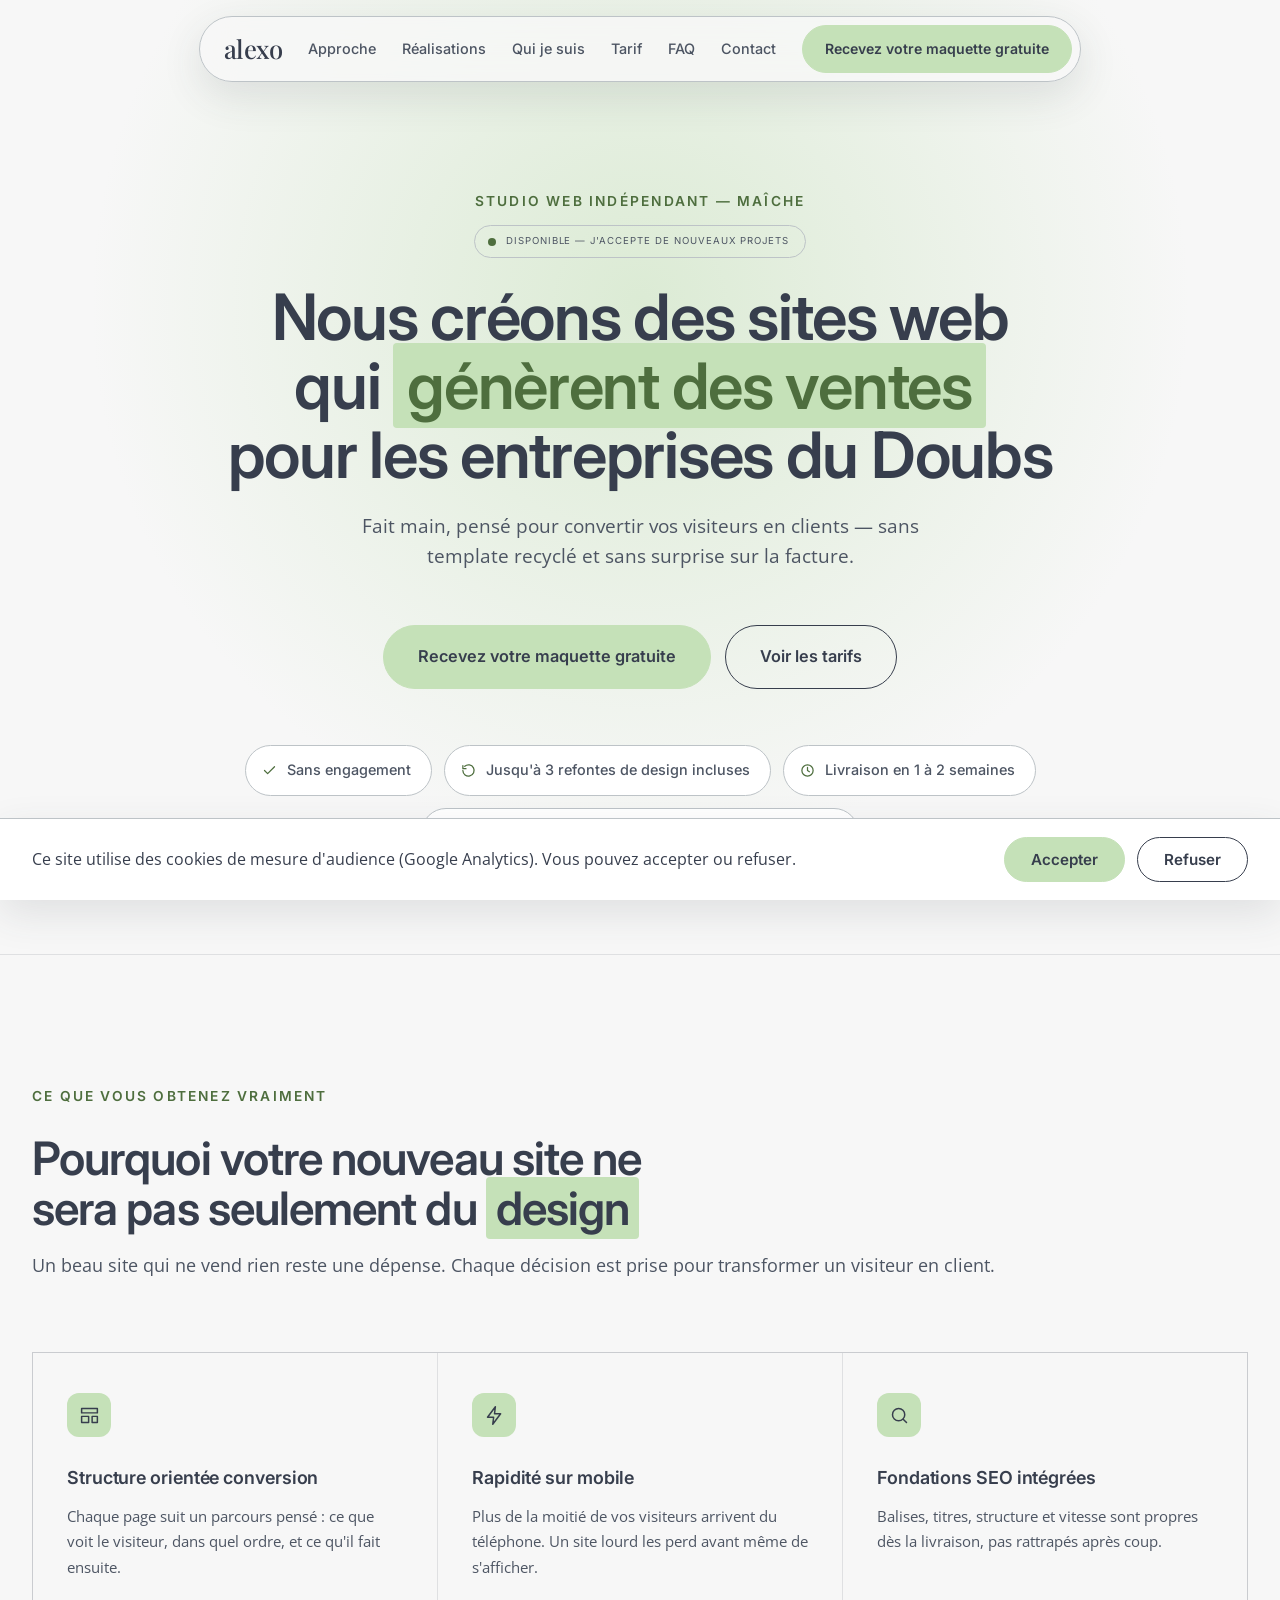
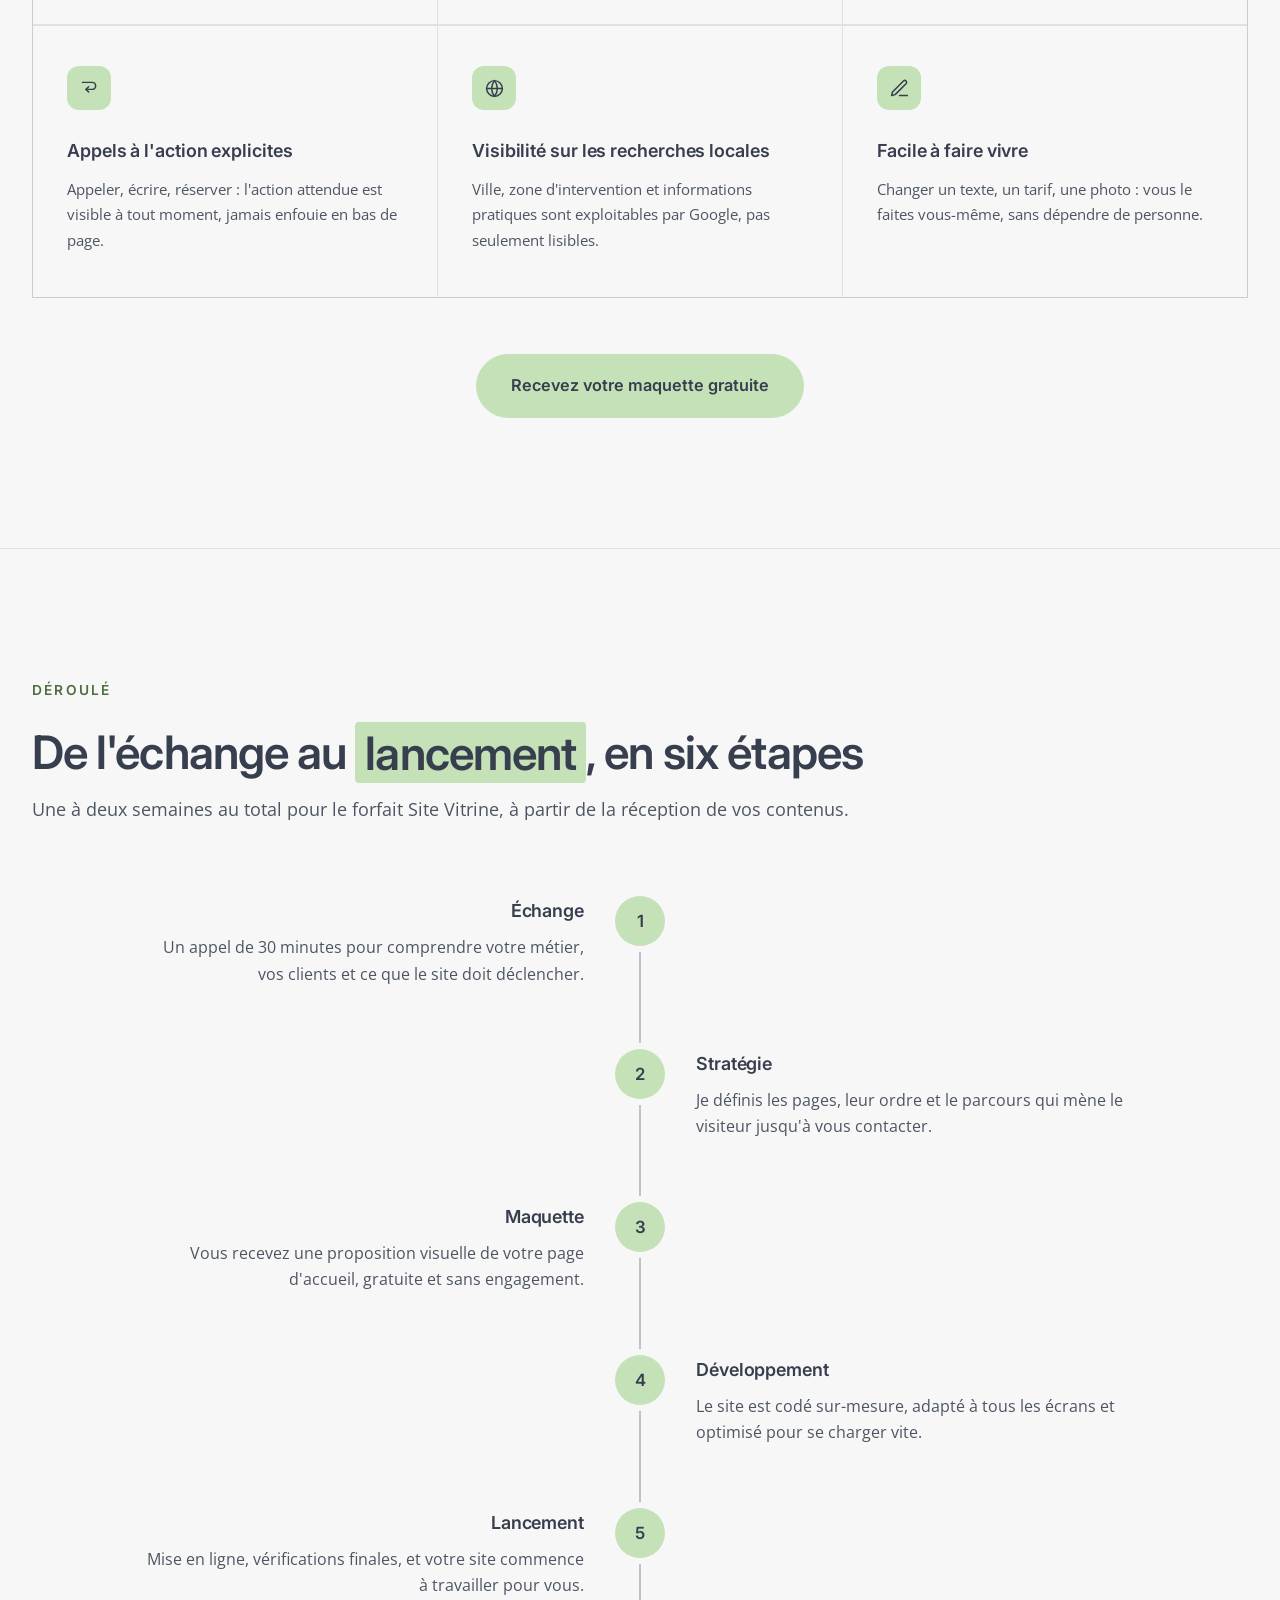
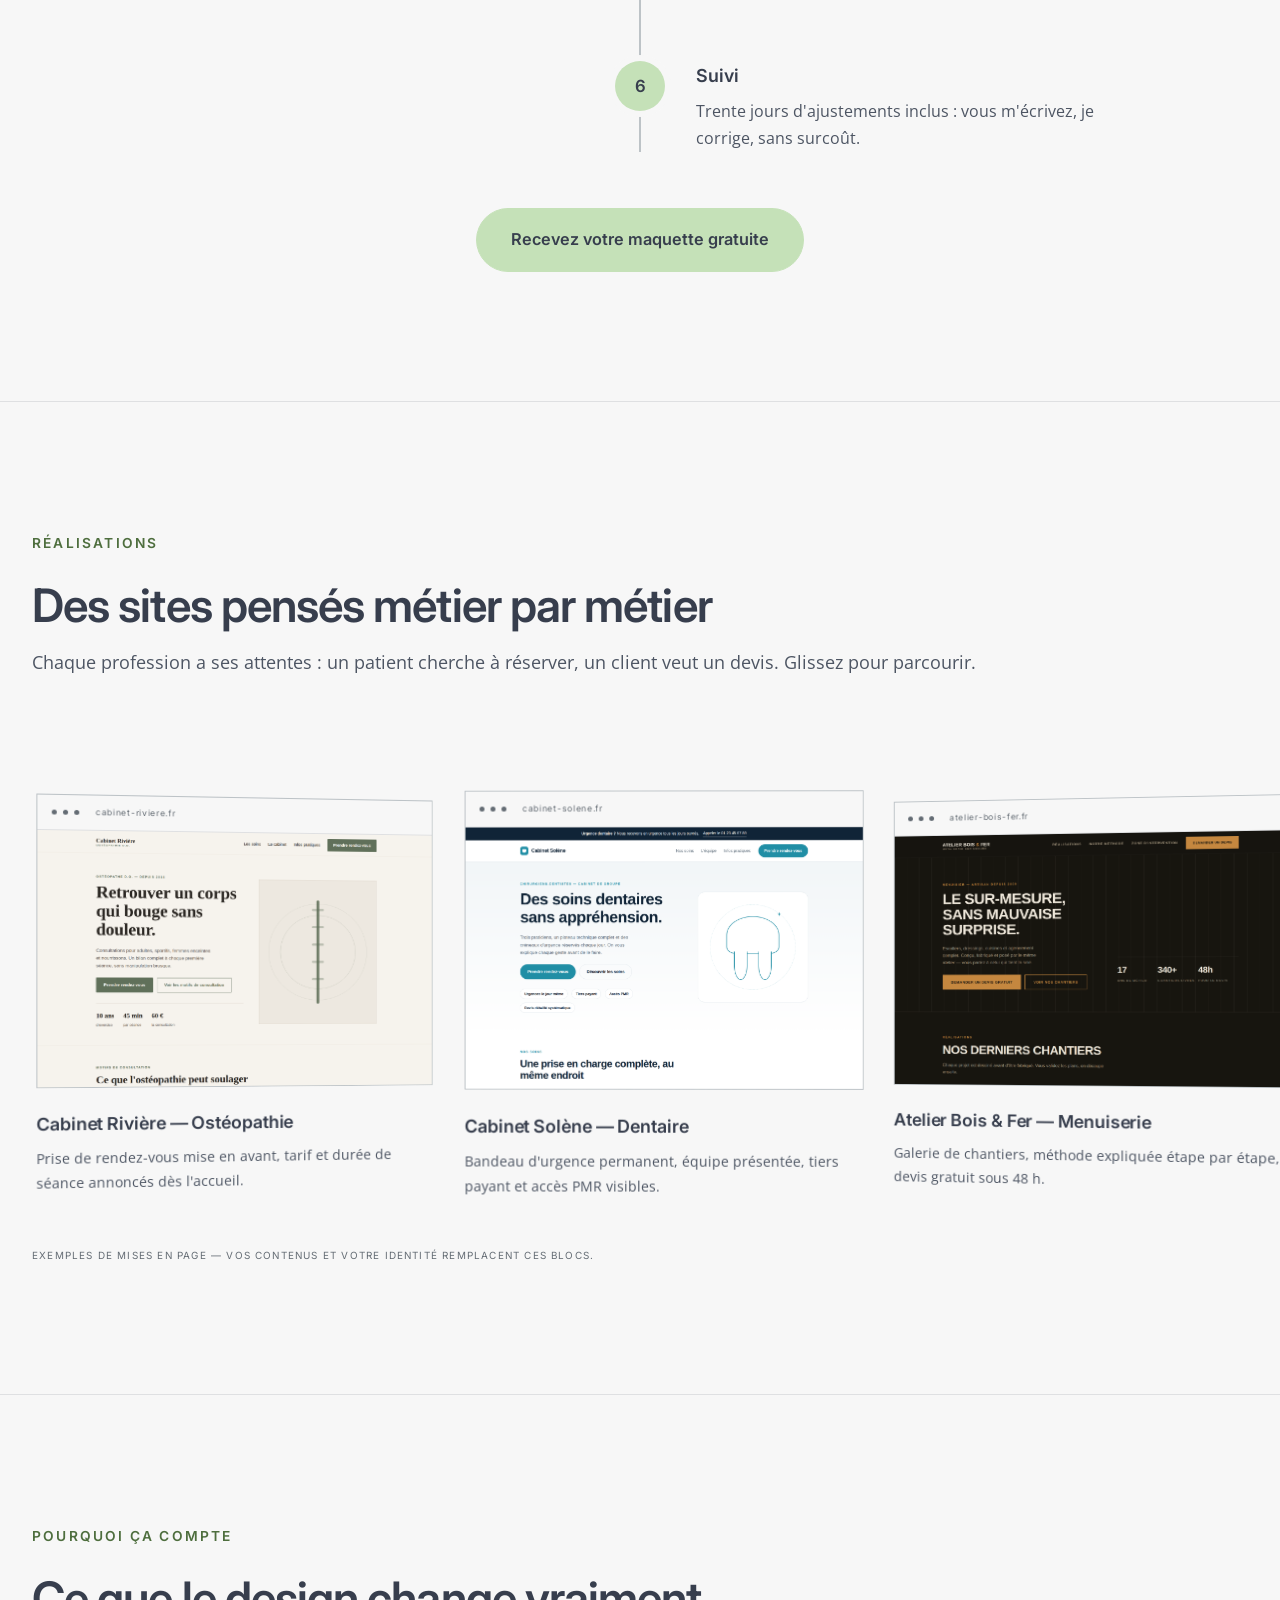
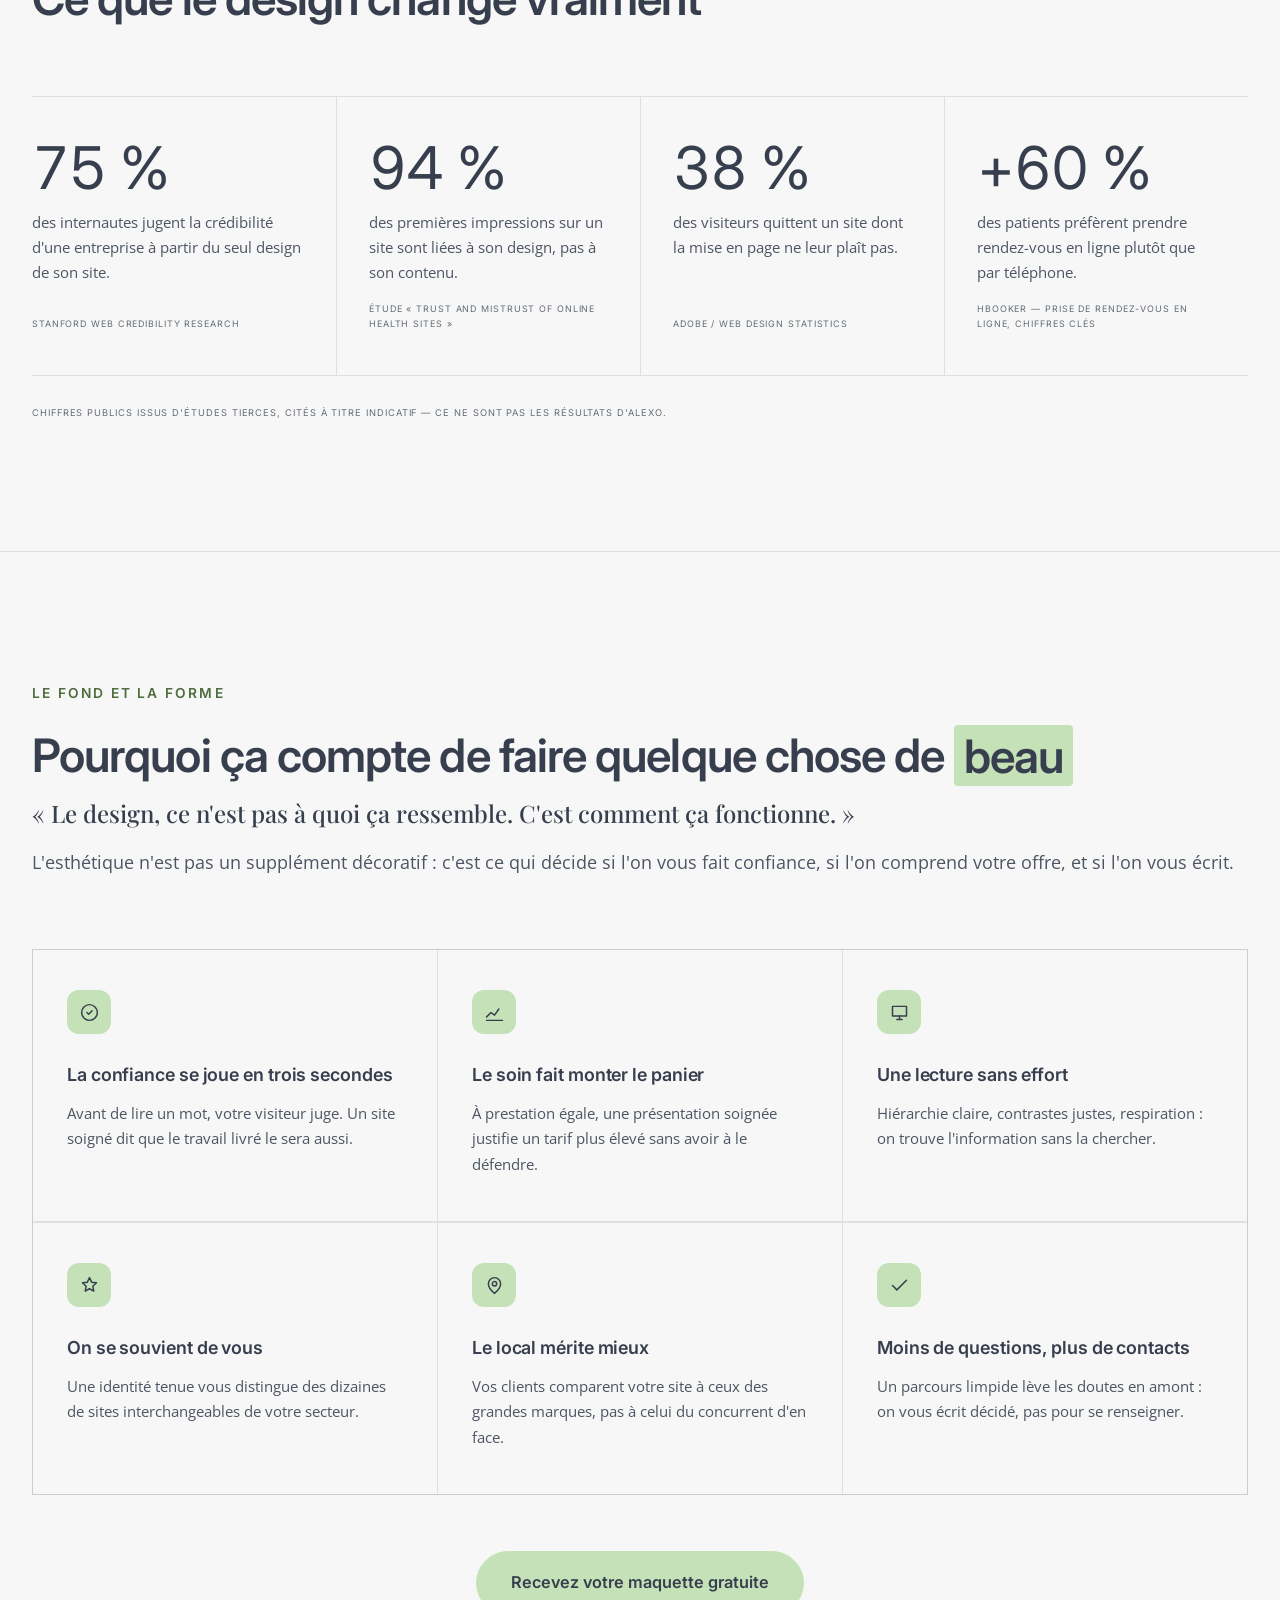
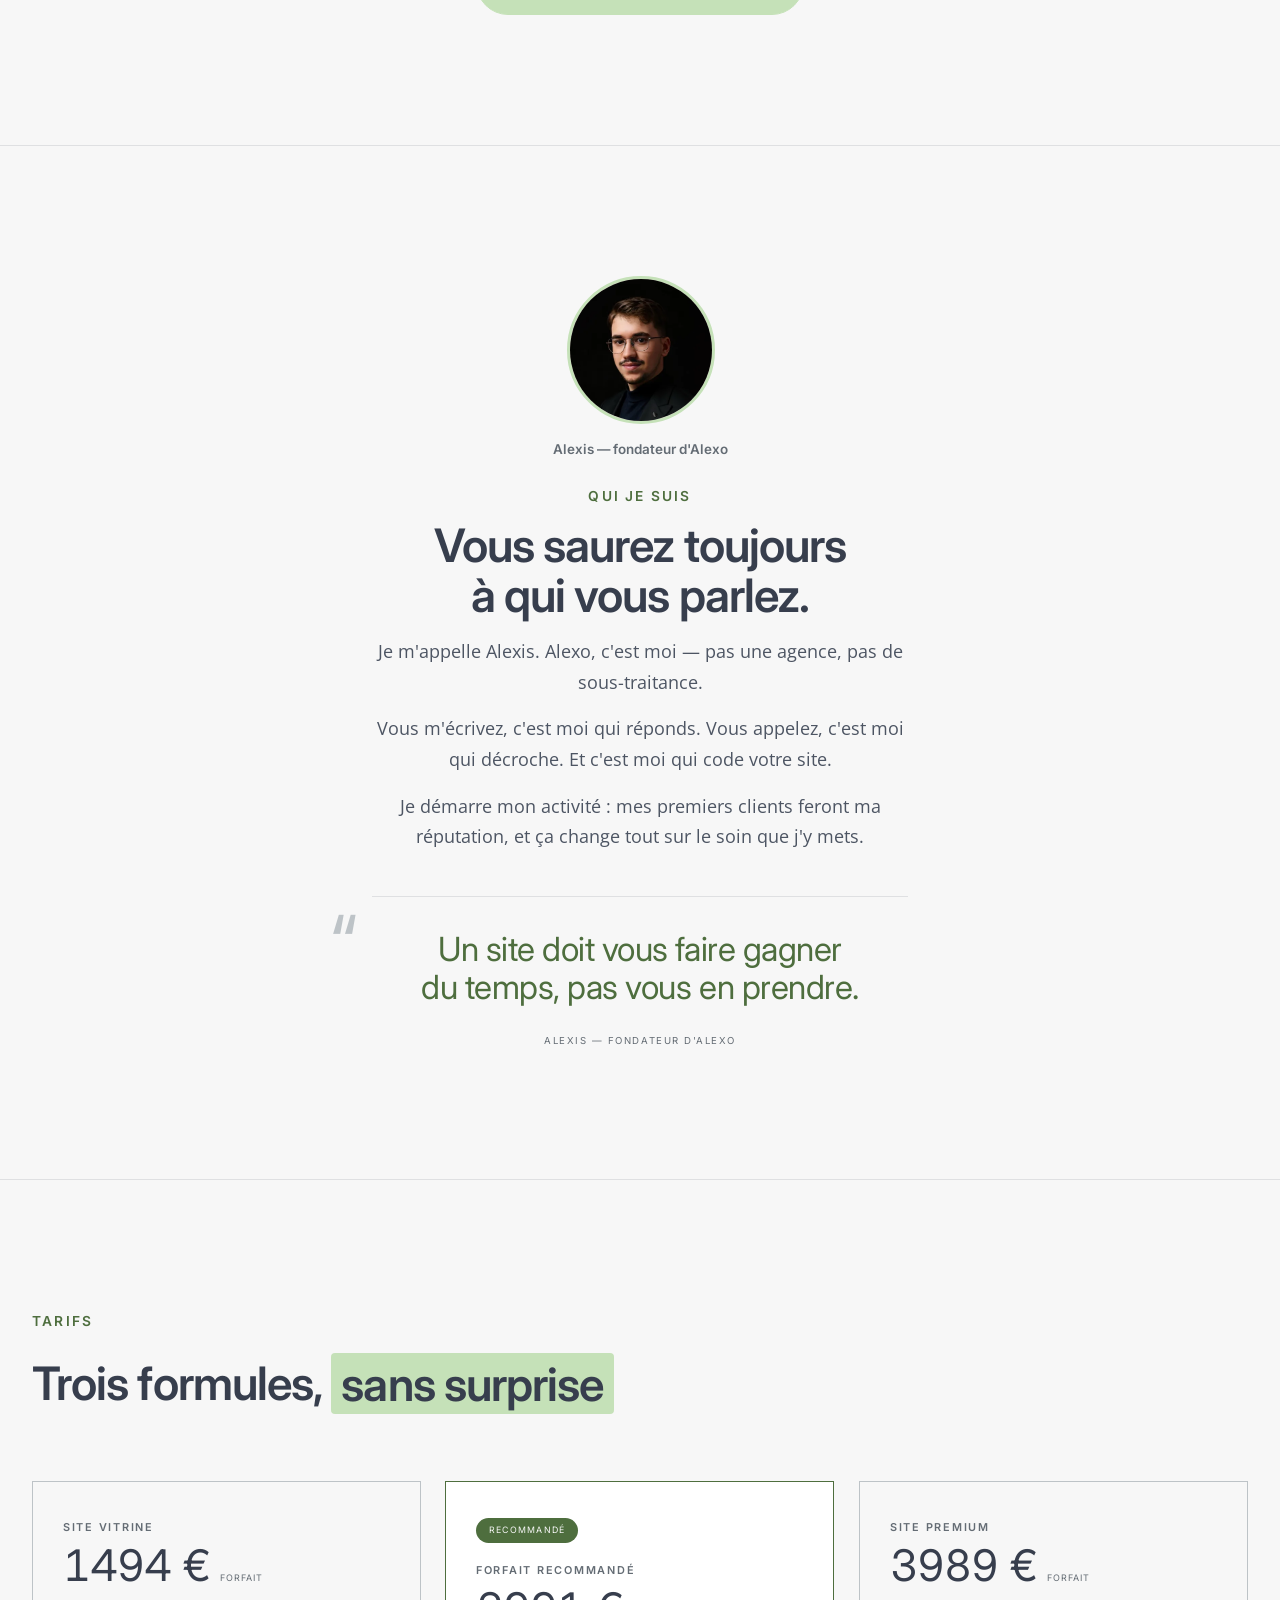
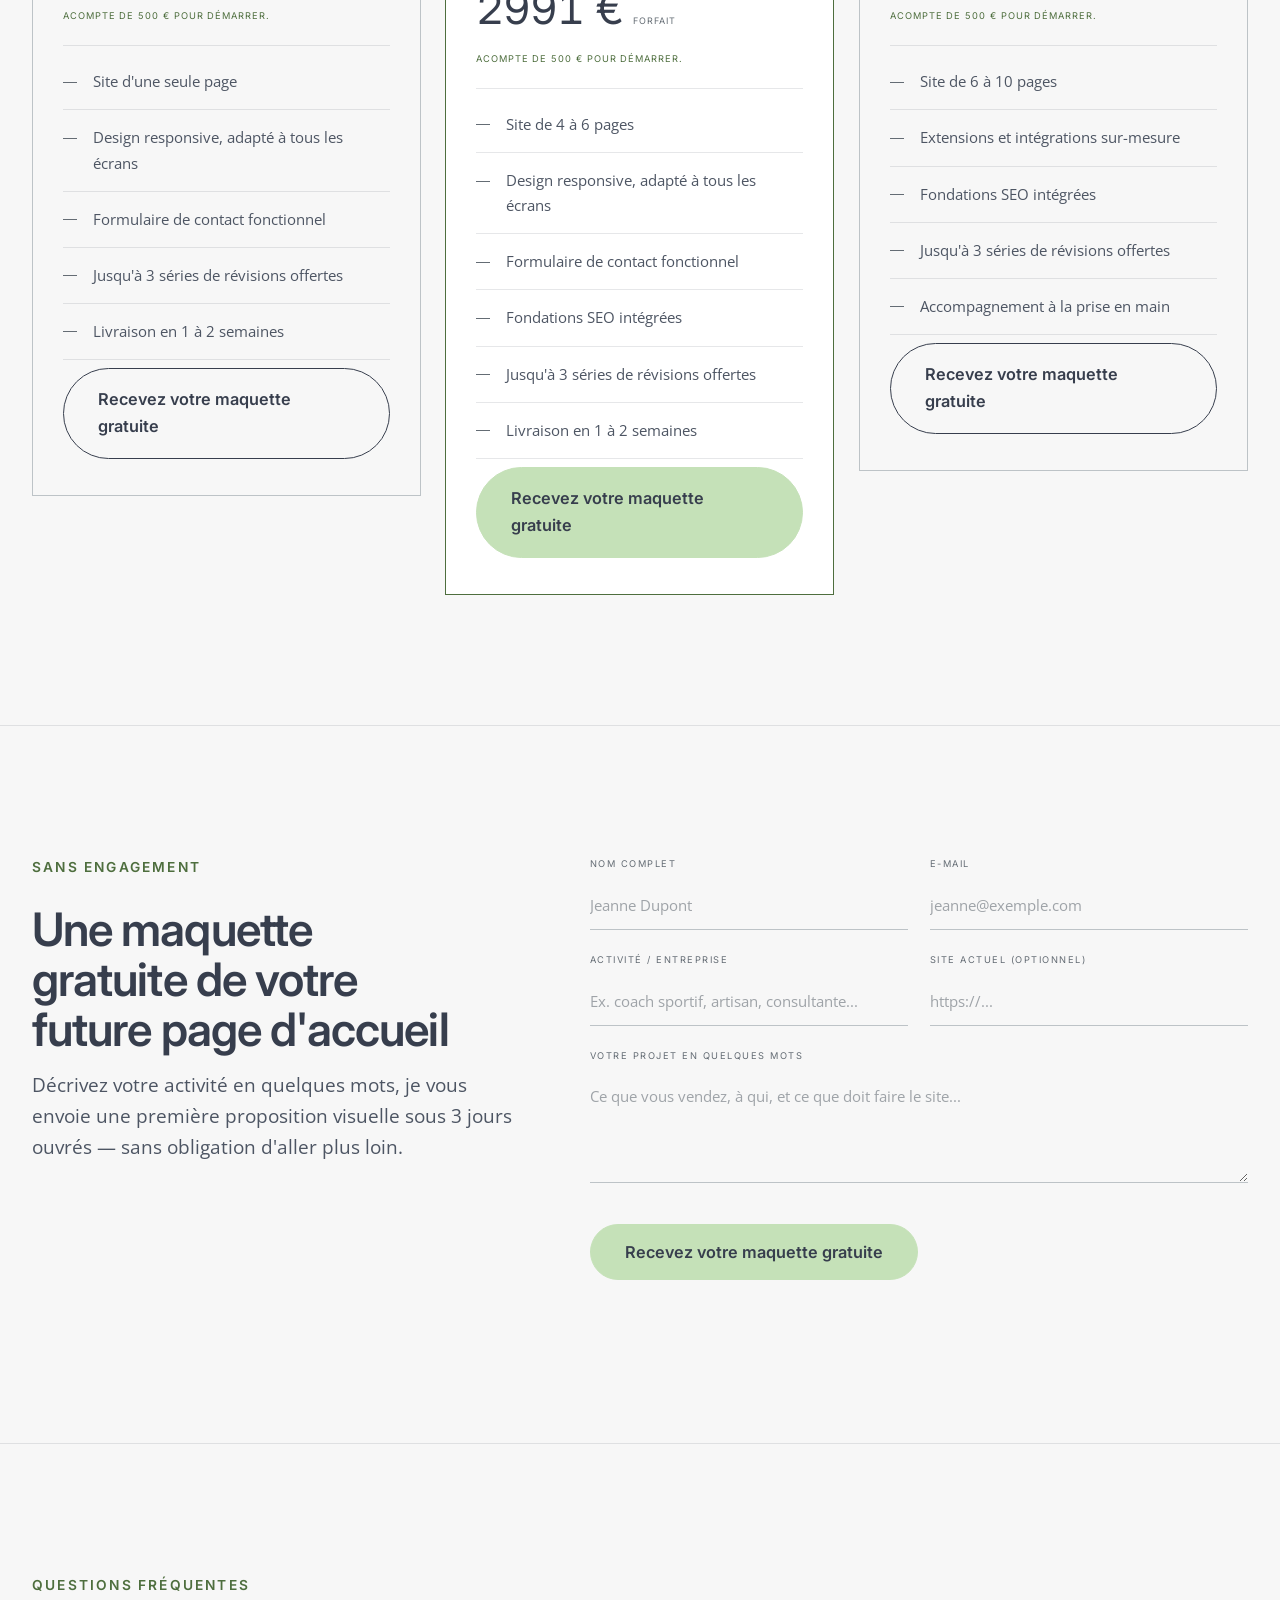
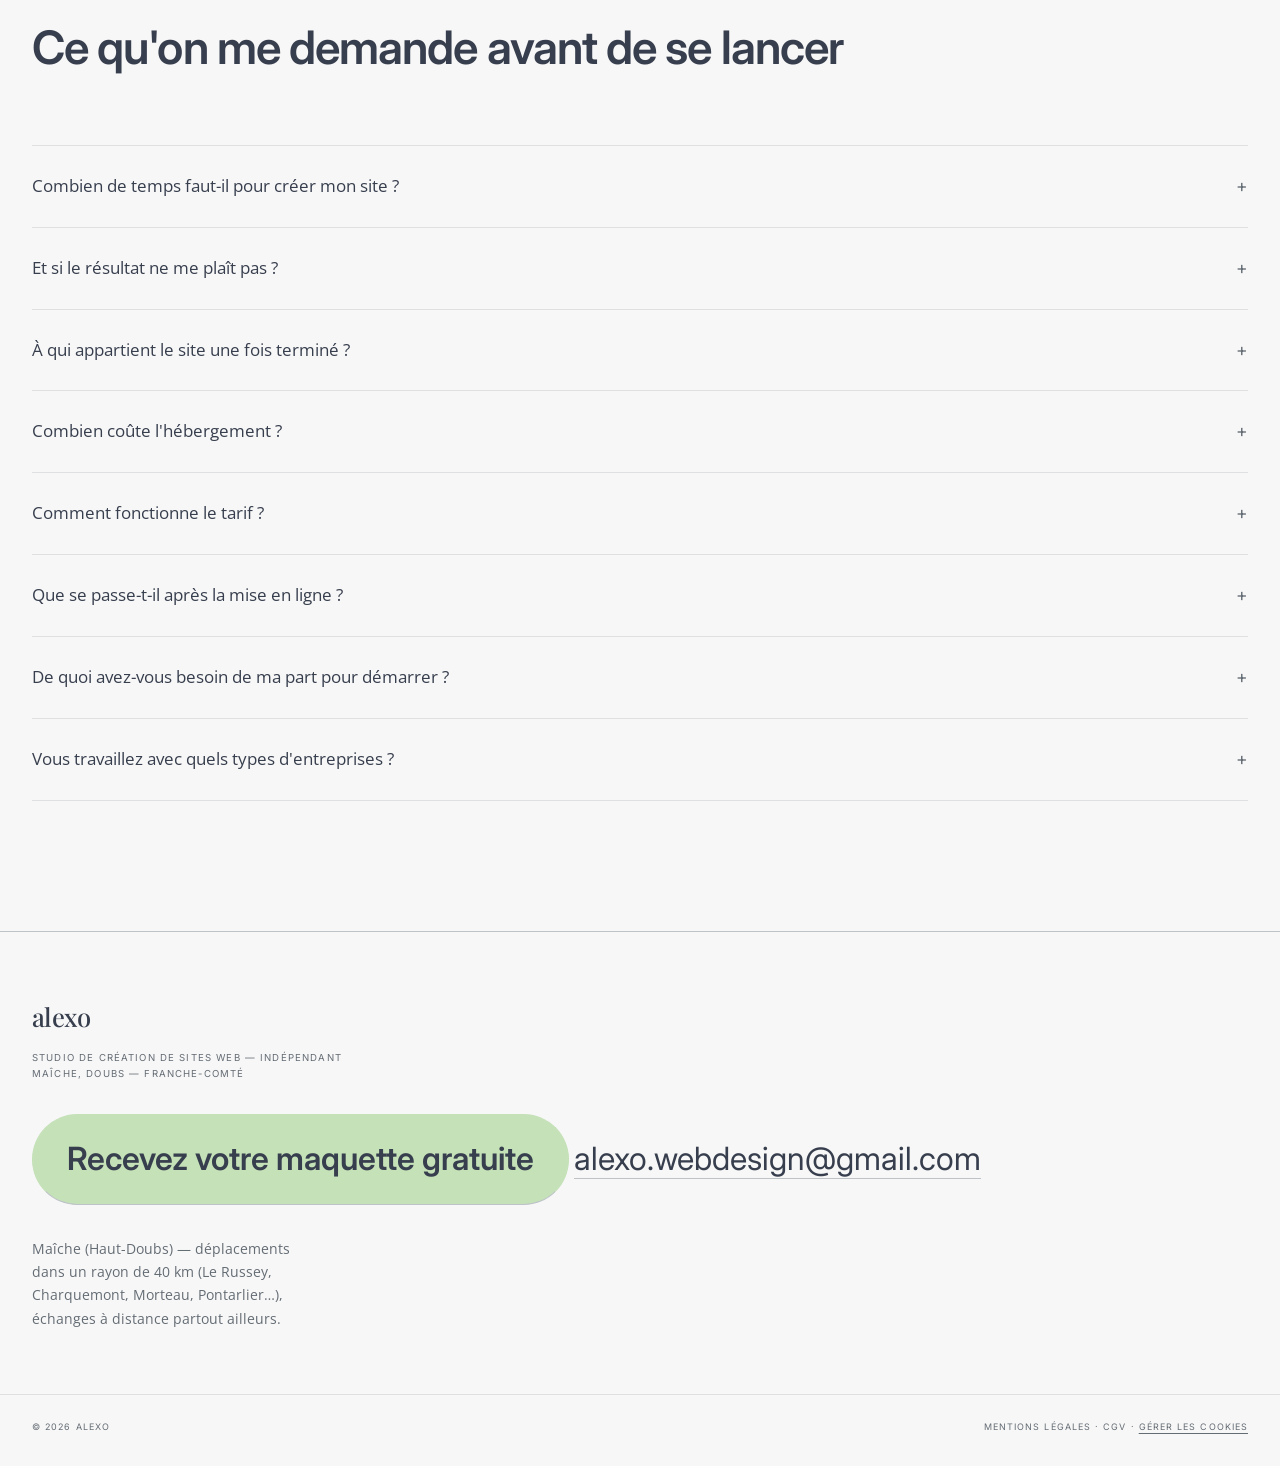
==== commit 730a384f: "Renommer le favicon vectoriel en favicon-v2.svg Le fichier garde son contenu ; seul son nom change, " ====
--- a/index.html
+++ b/index.html
@@ -6,7 +6,7 @@
   <meta name="viewport" content="width=device-width, initial-scale=1" />
   <meta name="description" content="Alexo crée des sites vitrines sur-mesure pour les indépendants et petites entreprises de Maîche et du Haut-Doubs. Sites, référencement et automatisation à partir de 1497€. Maquette gratuite sans engagement." />
   <link rel="canonical" href="https://alexowebdesign.com/" />
-  <link rel="icon" href="/favicon.svg" type="image/svg+xml" />
+  <link rel="icon" href="/favicon-v2.svg" type="image/svg+xml" />
   <link rel="icon" type="image/png" sizes="32x32" href="/assets/img/favicon-32.png" />
   <link rel="icon" type="image/png" sizes="512x512" href="/assets/img/icon-512.png" />
   <link rel="apple-touch-icon" href="/assets/img/apple-touch-icon.png" />
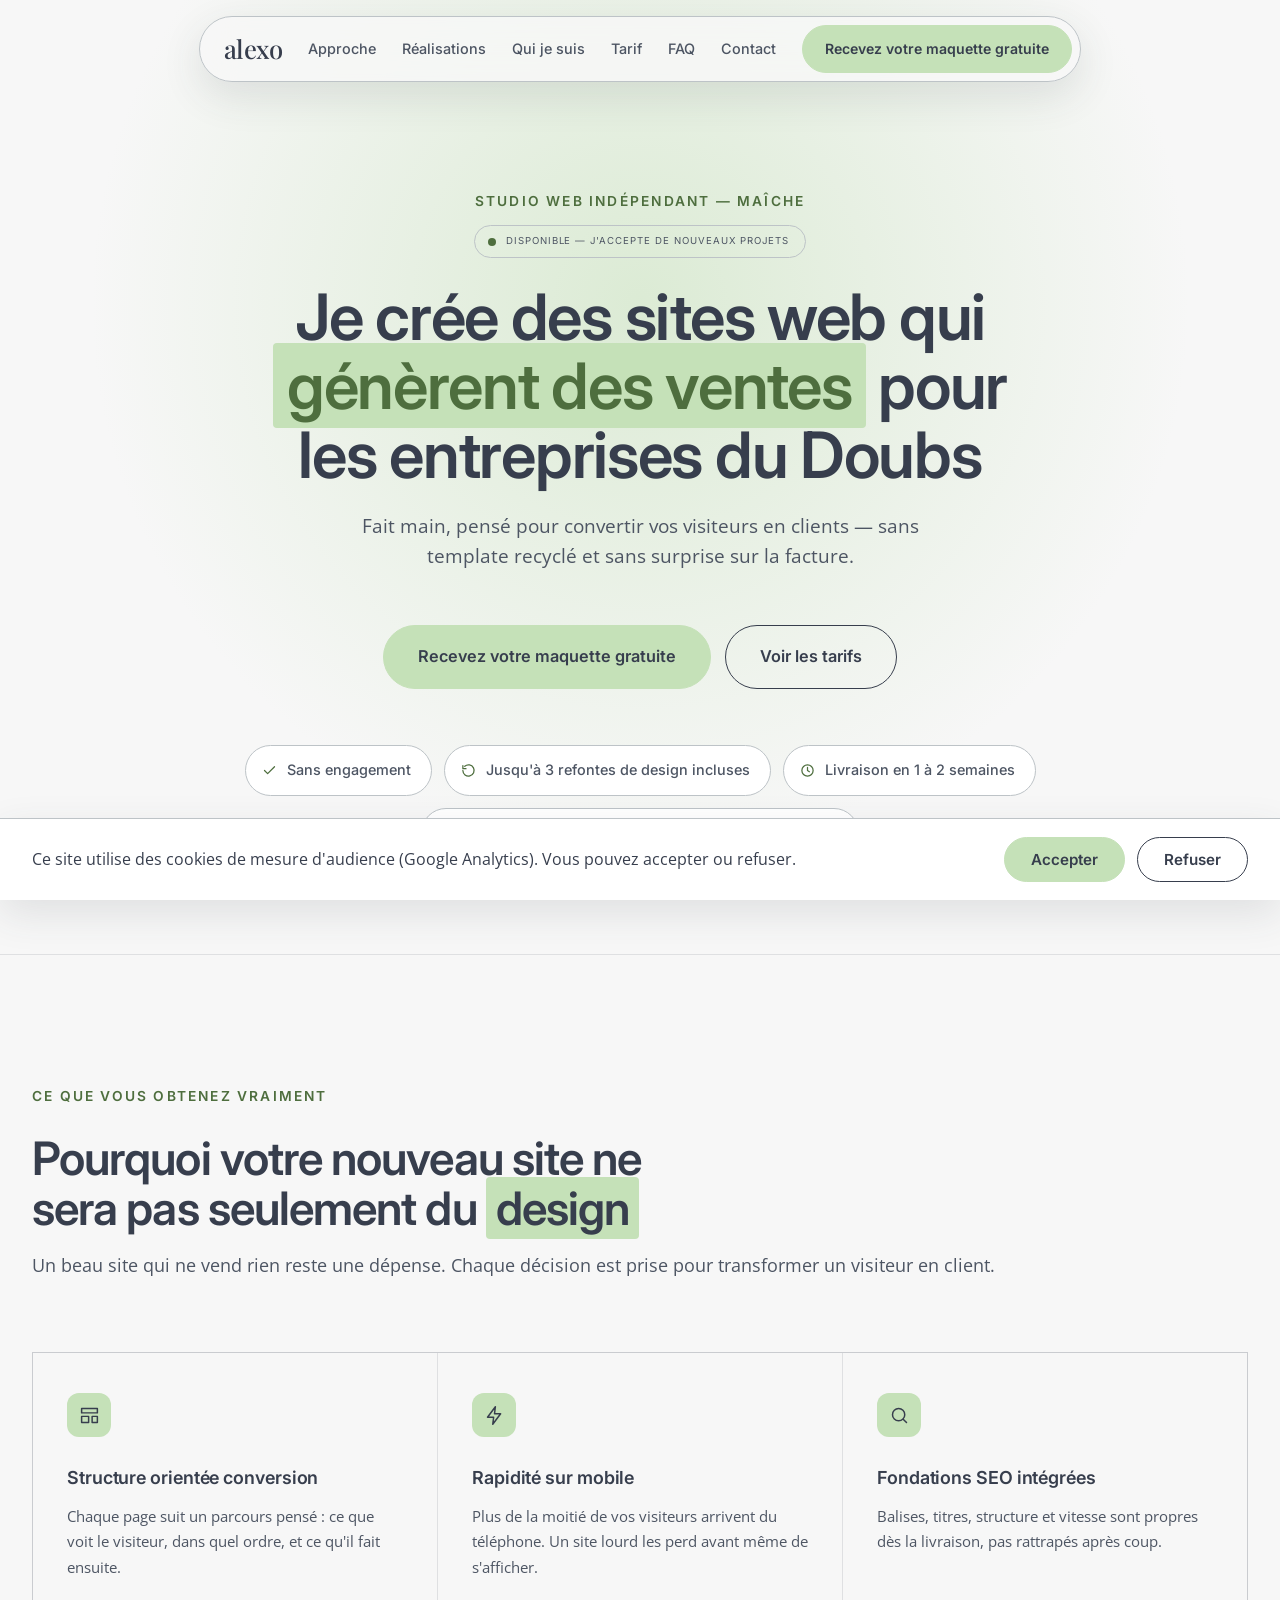
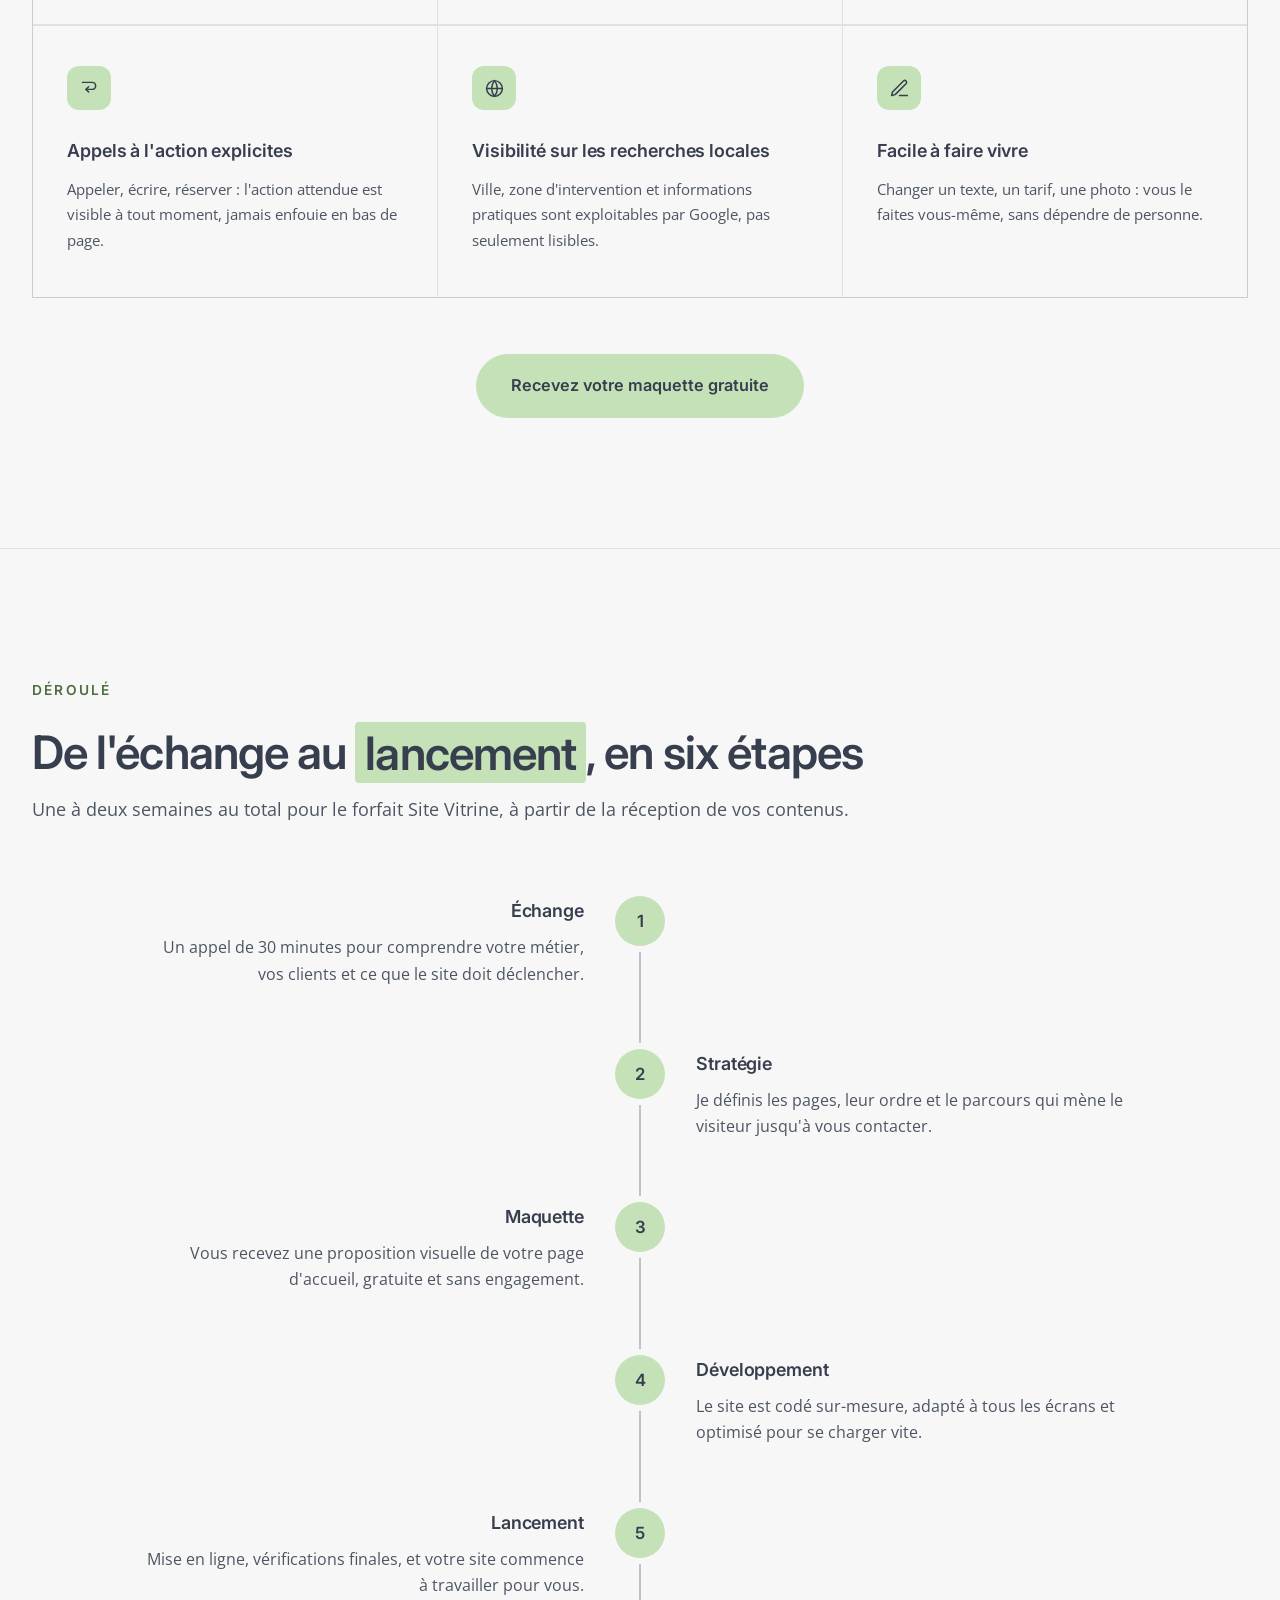
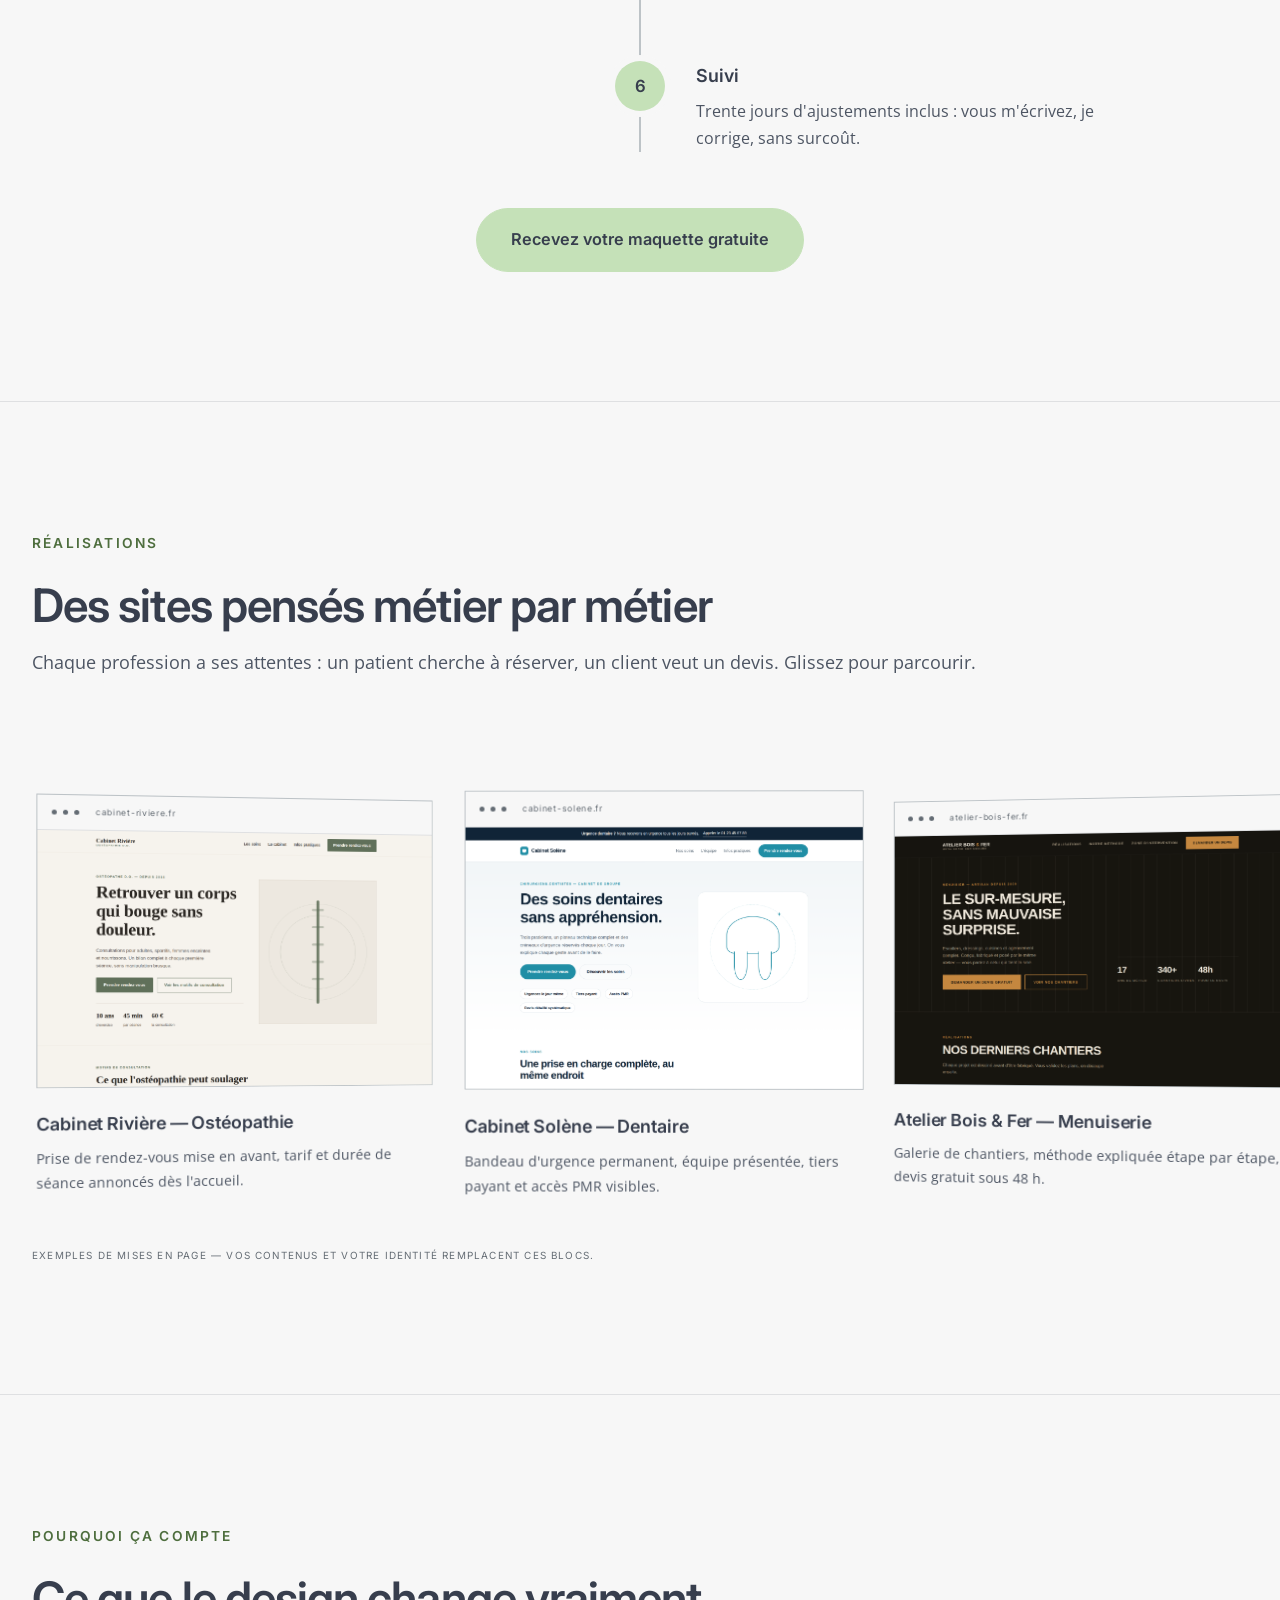
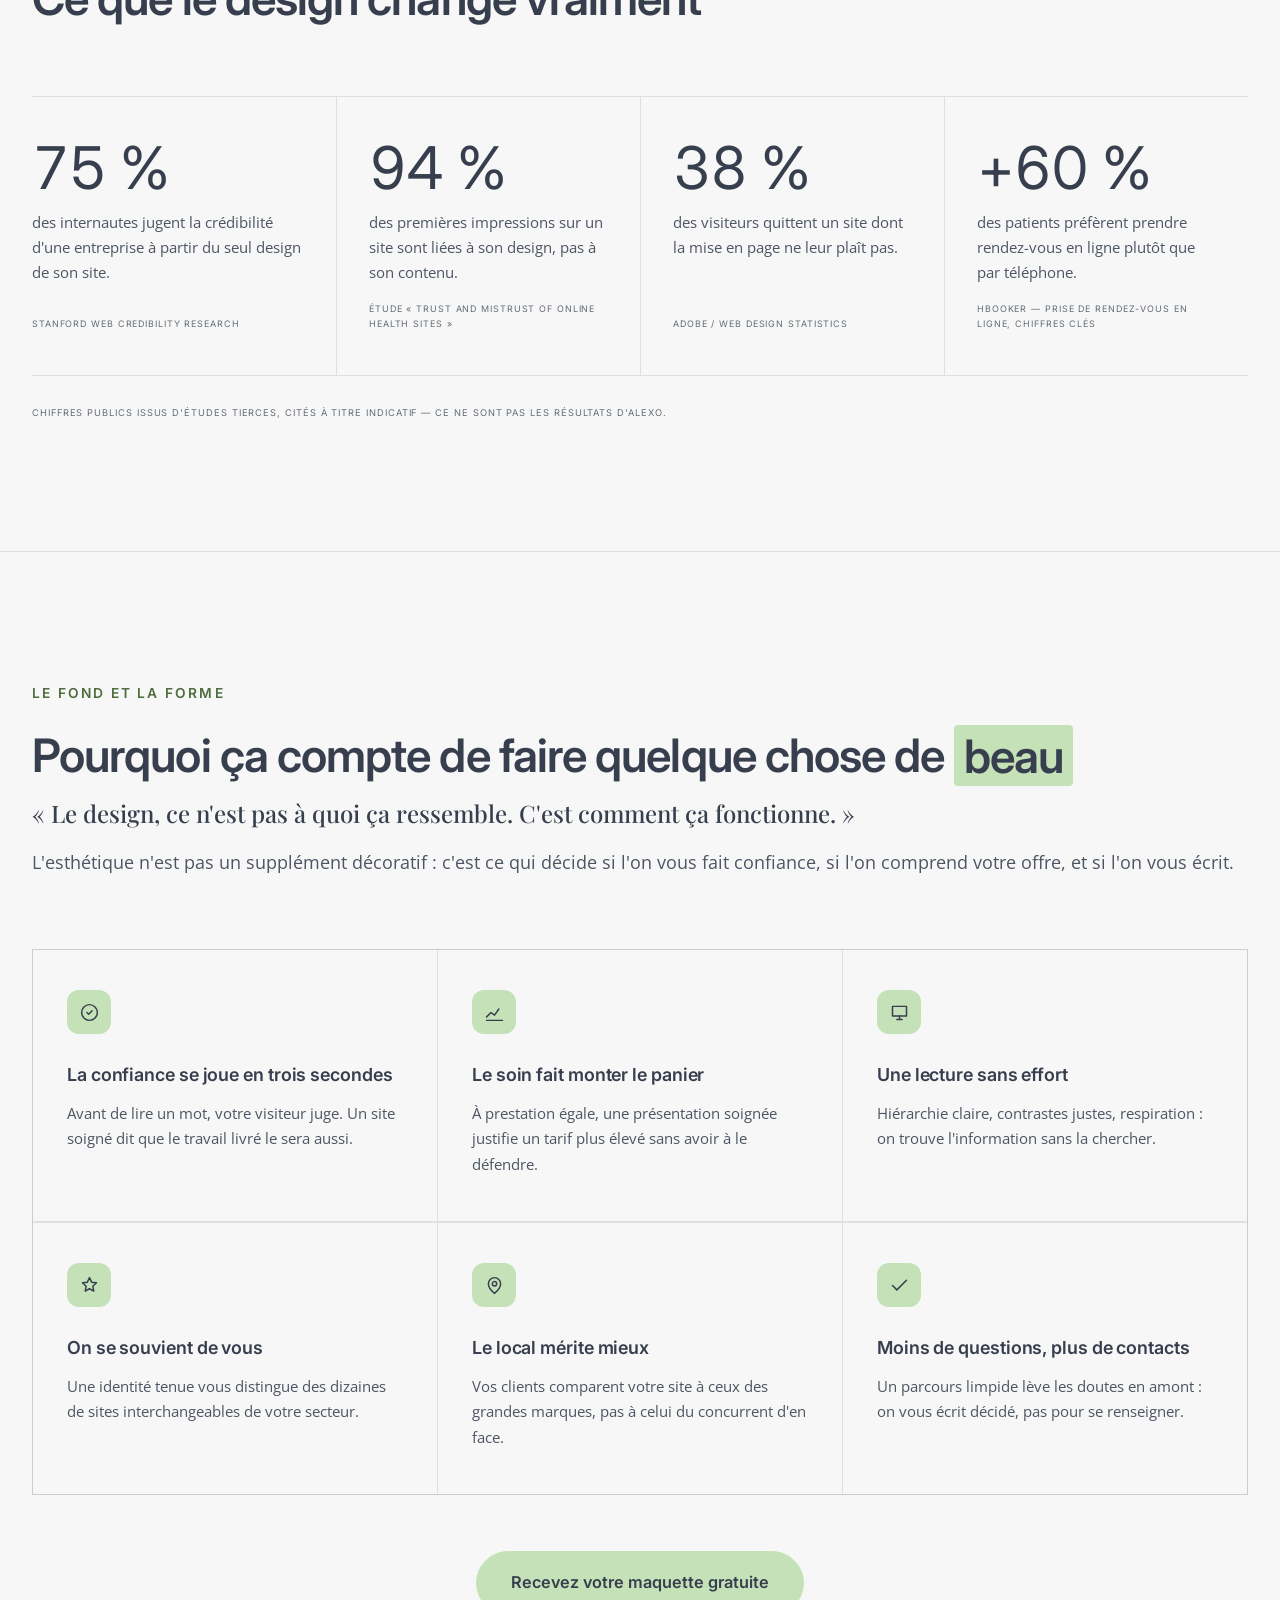
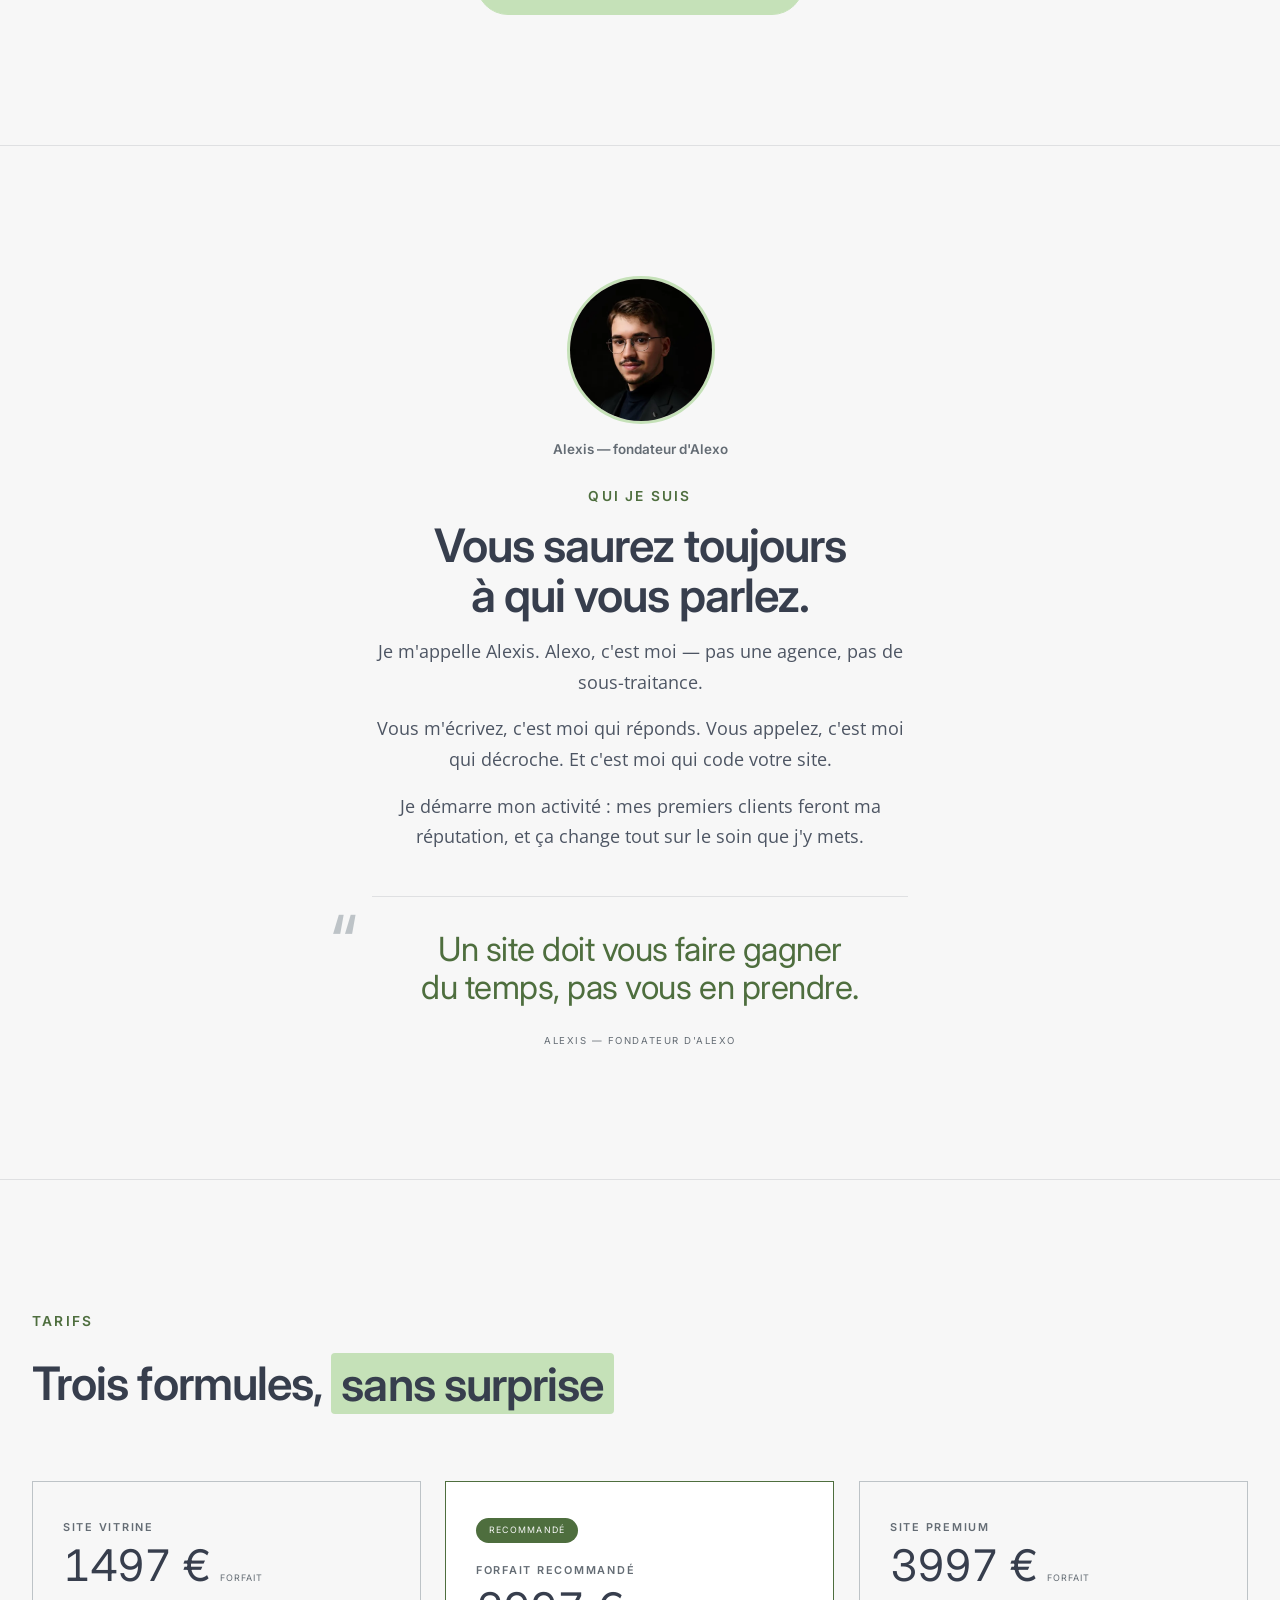
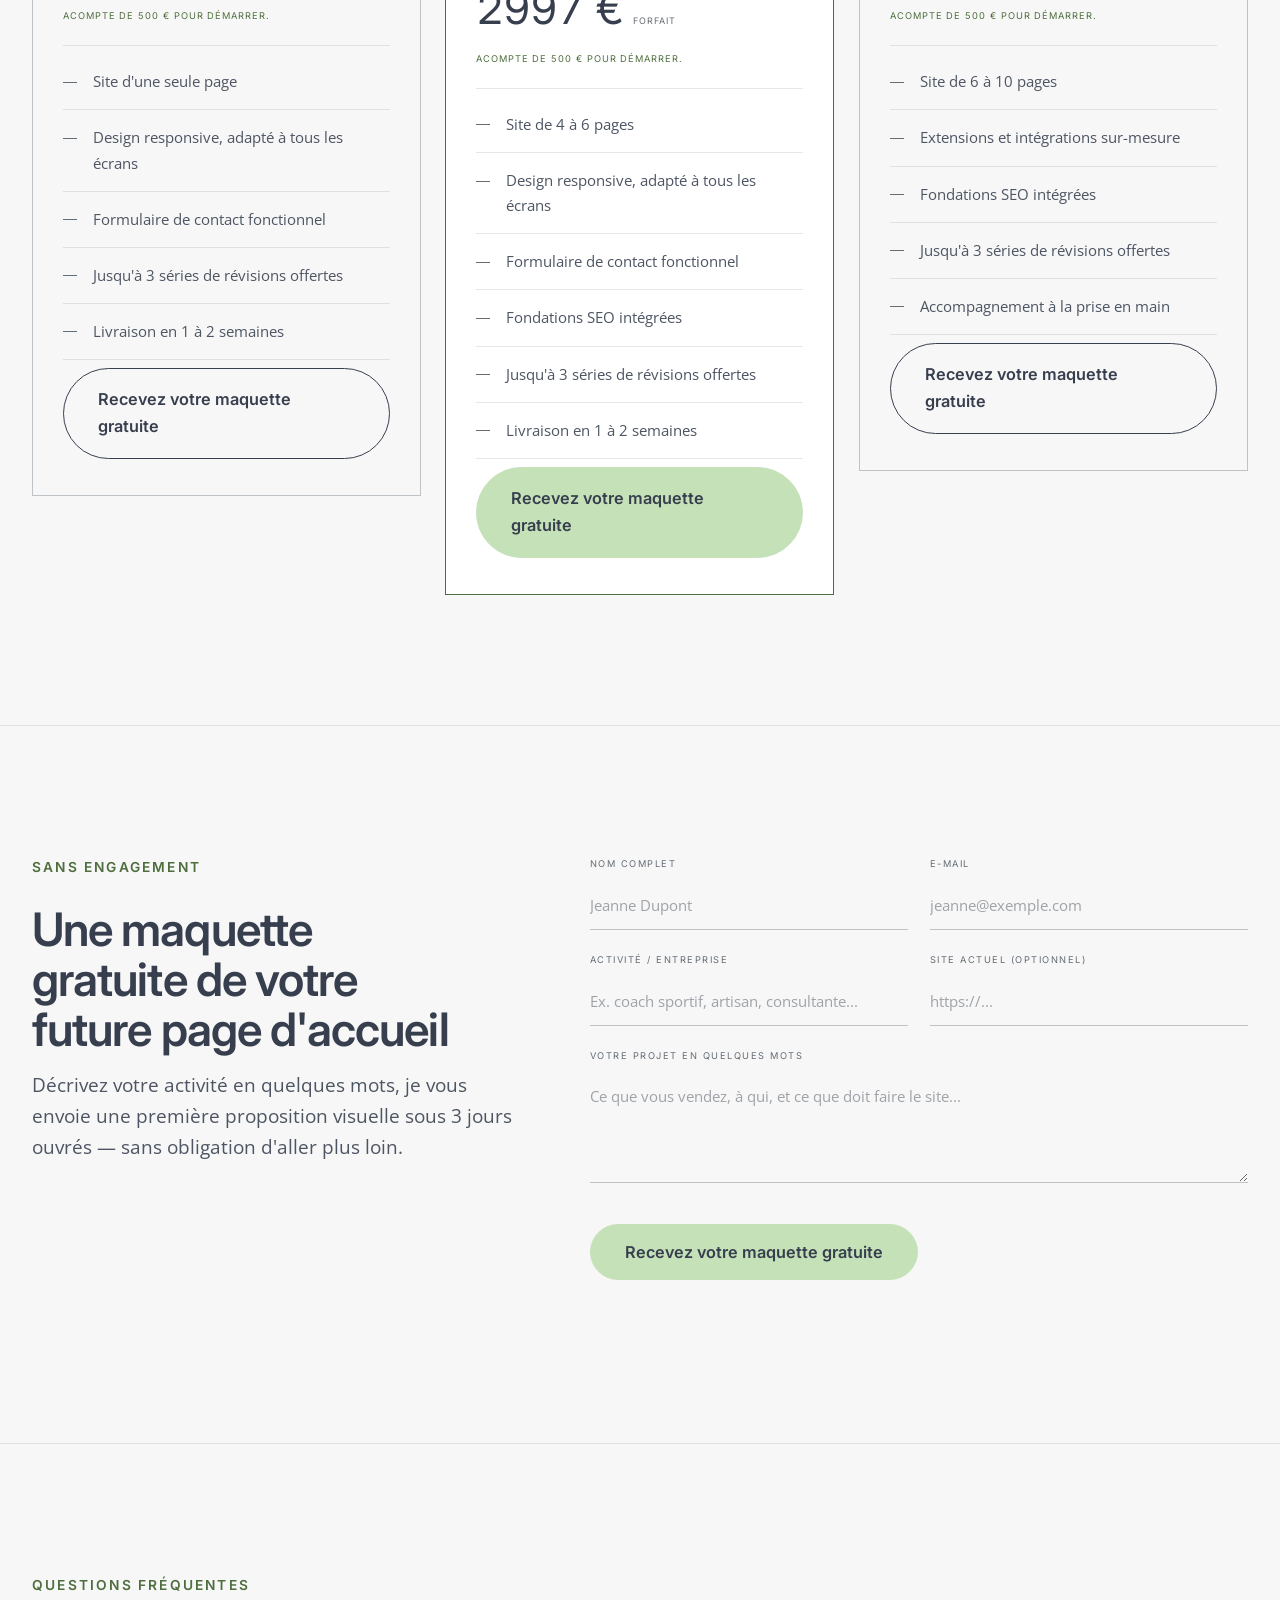
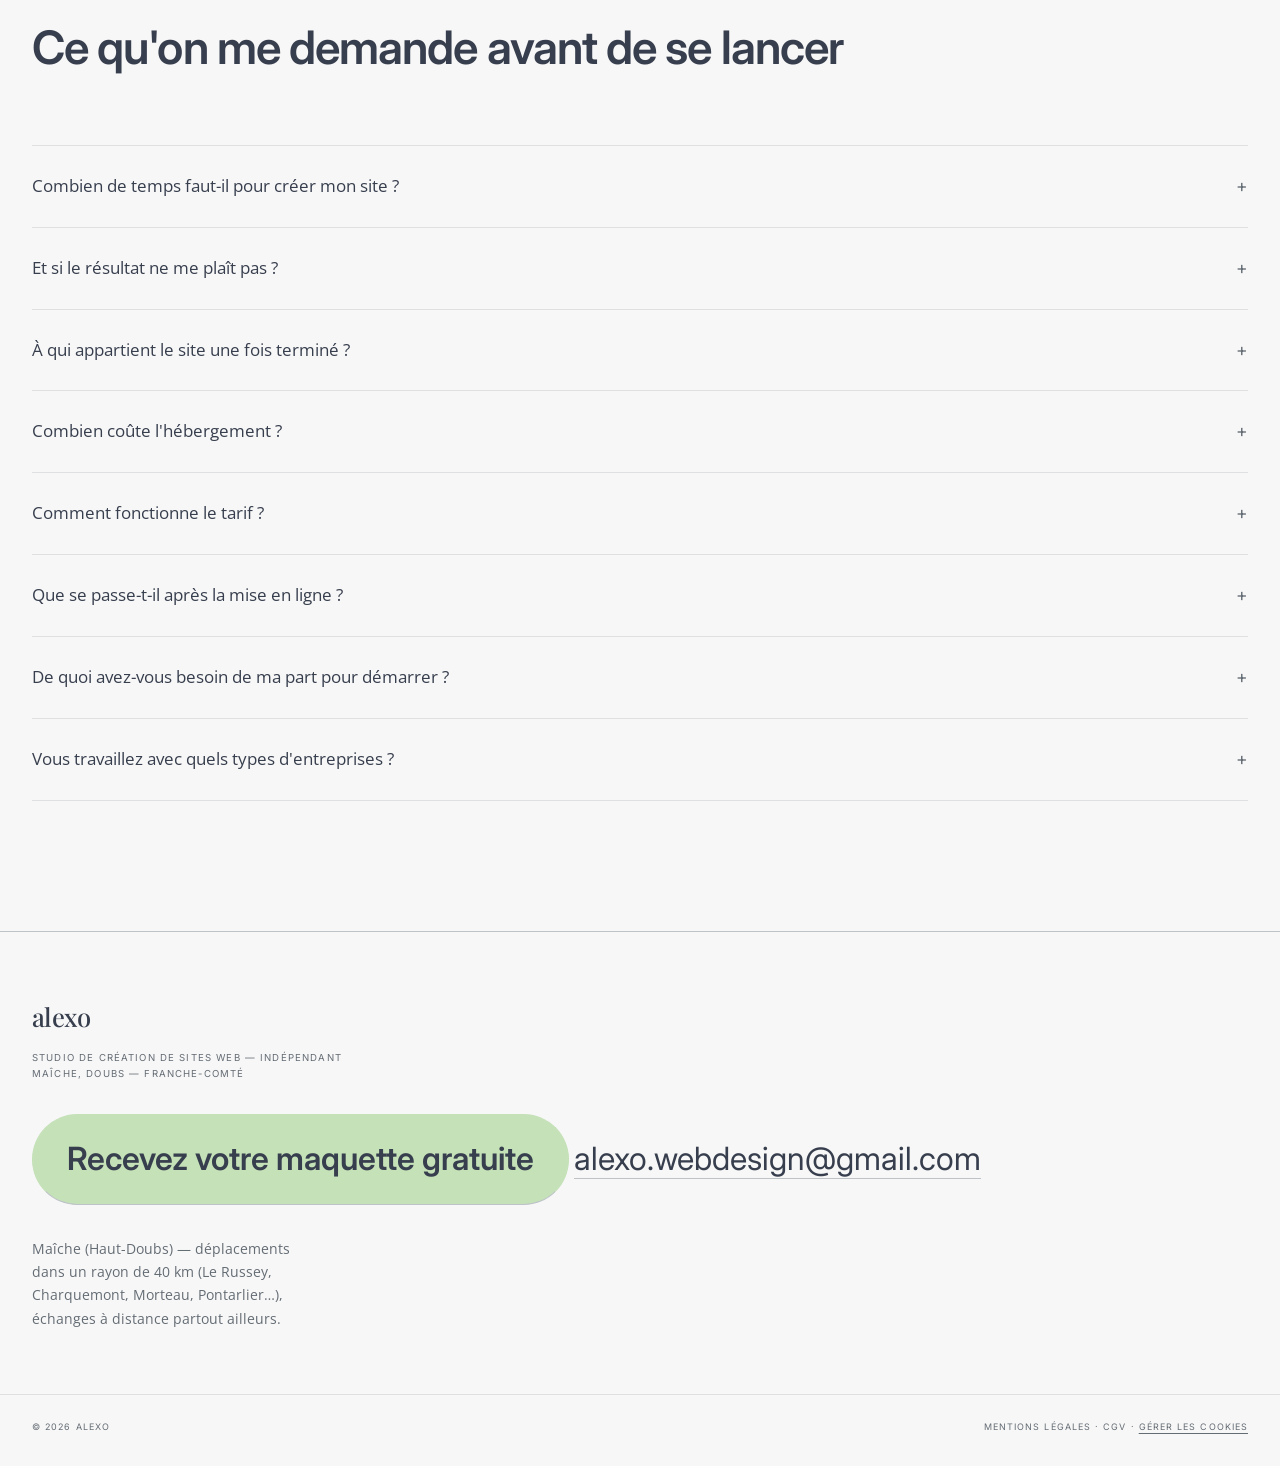
==== commit 1062f556: "Accorder le H1 de l'accueil au reste du site en « je » Le titre disait « Nous créons » alors que tou" ====
--- a/index.html
+++ b/index.html
@@ -71,7 +71,7 @@
     <div class="container hero-inner">
       <p class="eyebrow">Studio web indépendant — Maîche</p>
       <p class="status"><span class="status-dot" aria-hidden="true"></span>Disponible — j'accepte de nouveaux projets</p>
-      <h1>Nous créons des sites web qui <em>génèrent des ventes</em> pour les entreprises du Doubs</h1>
+      <h1>Je crée des sites web qui <em>génèrent des ventes</em> pour les entreprises du Doubs</h1>
       <p class="hero-sub">Fait main, pensé pour convertir vos visiteurs en clients — sans template recyclé et sans surprise sur la facture.</p>
       <div class="hero-cta">
         <a class="btn btn-solid" href="#maquette">Recevez votre maquette gratuite</a>
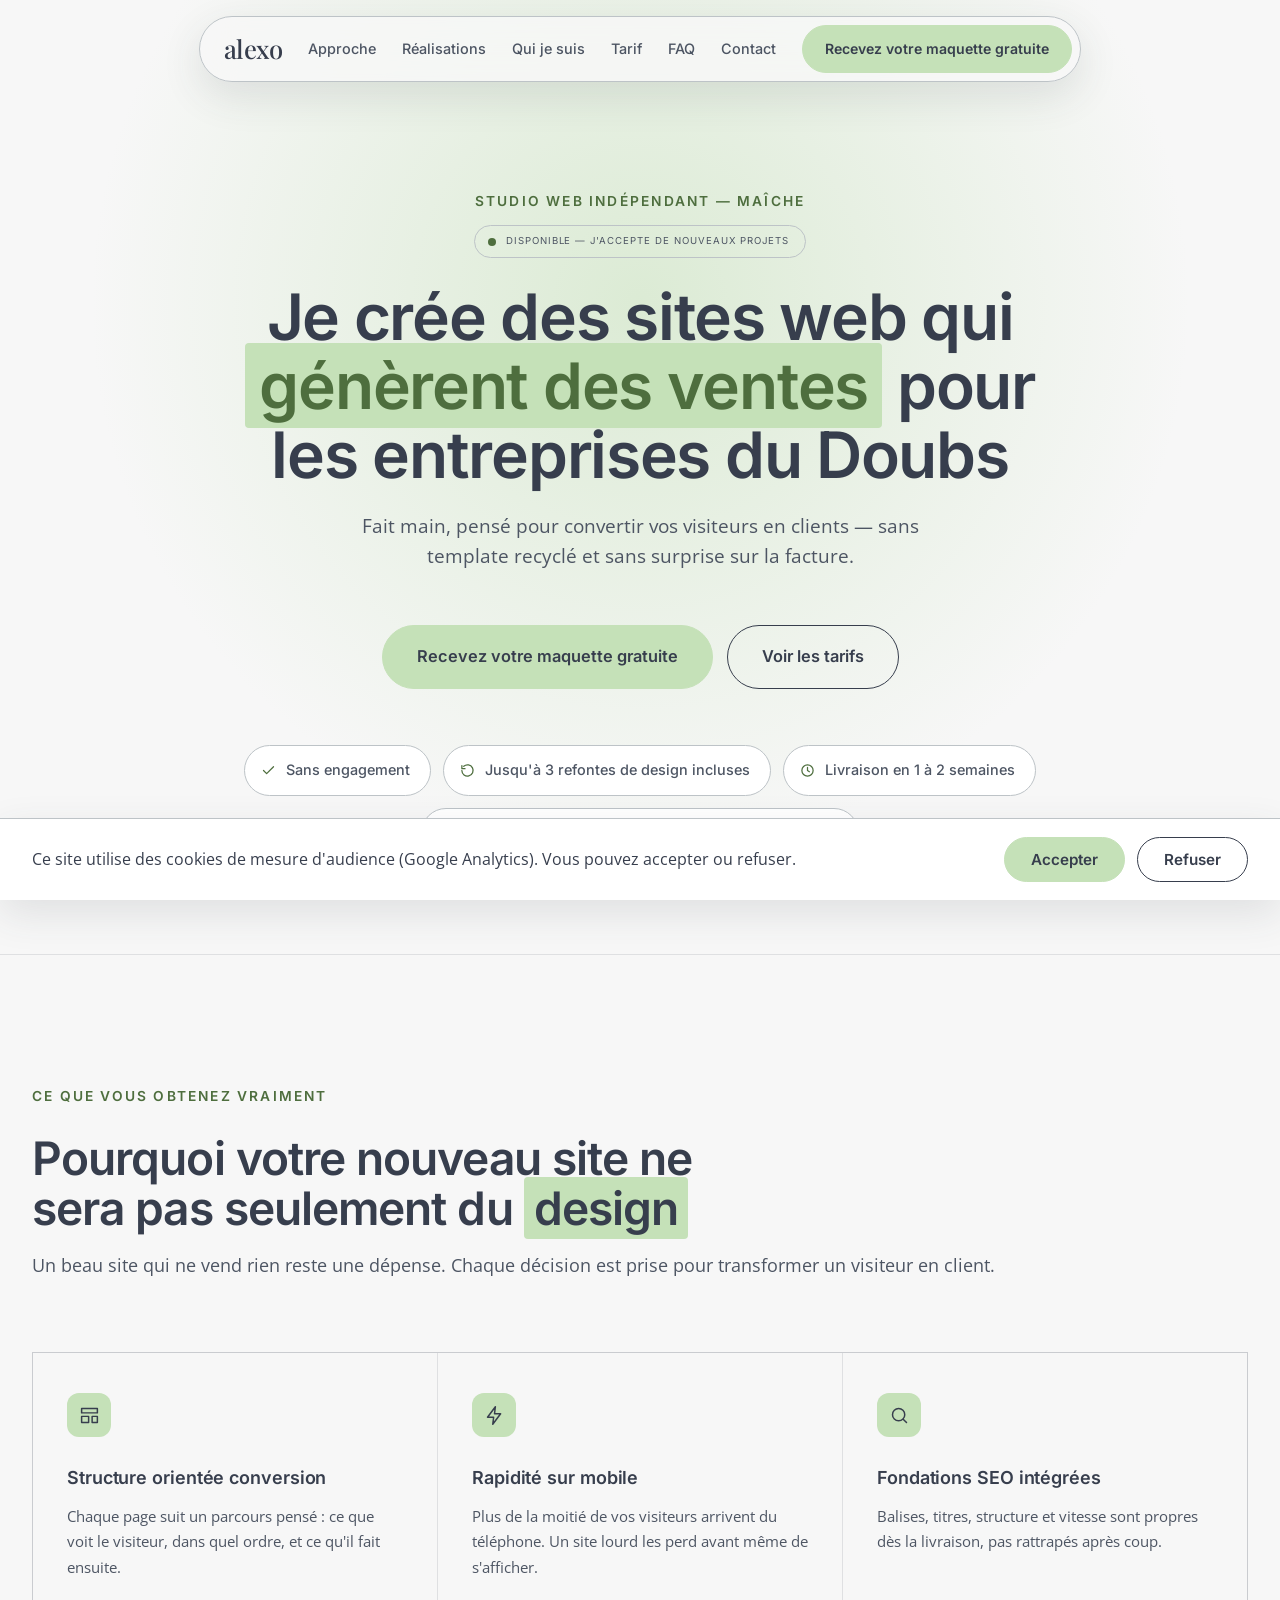
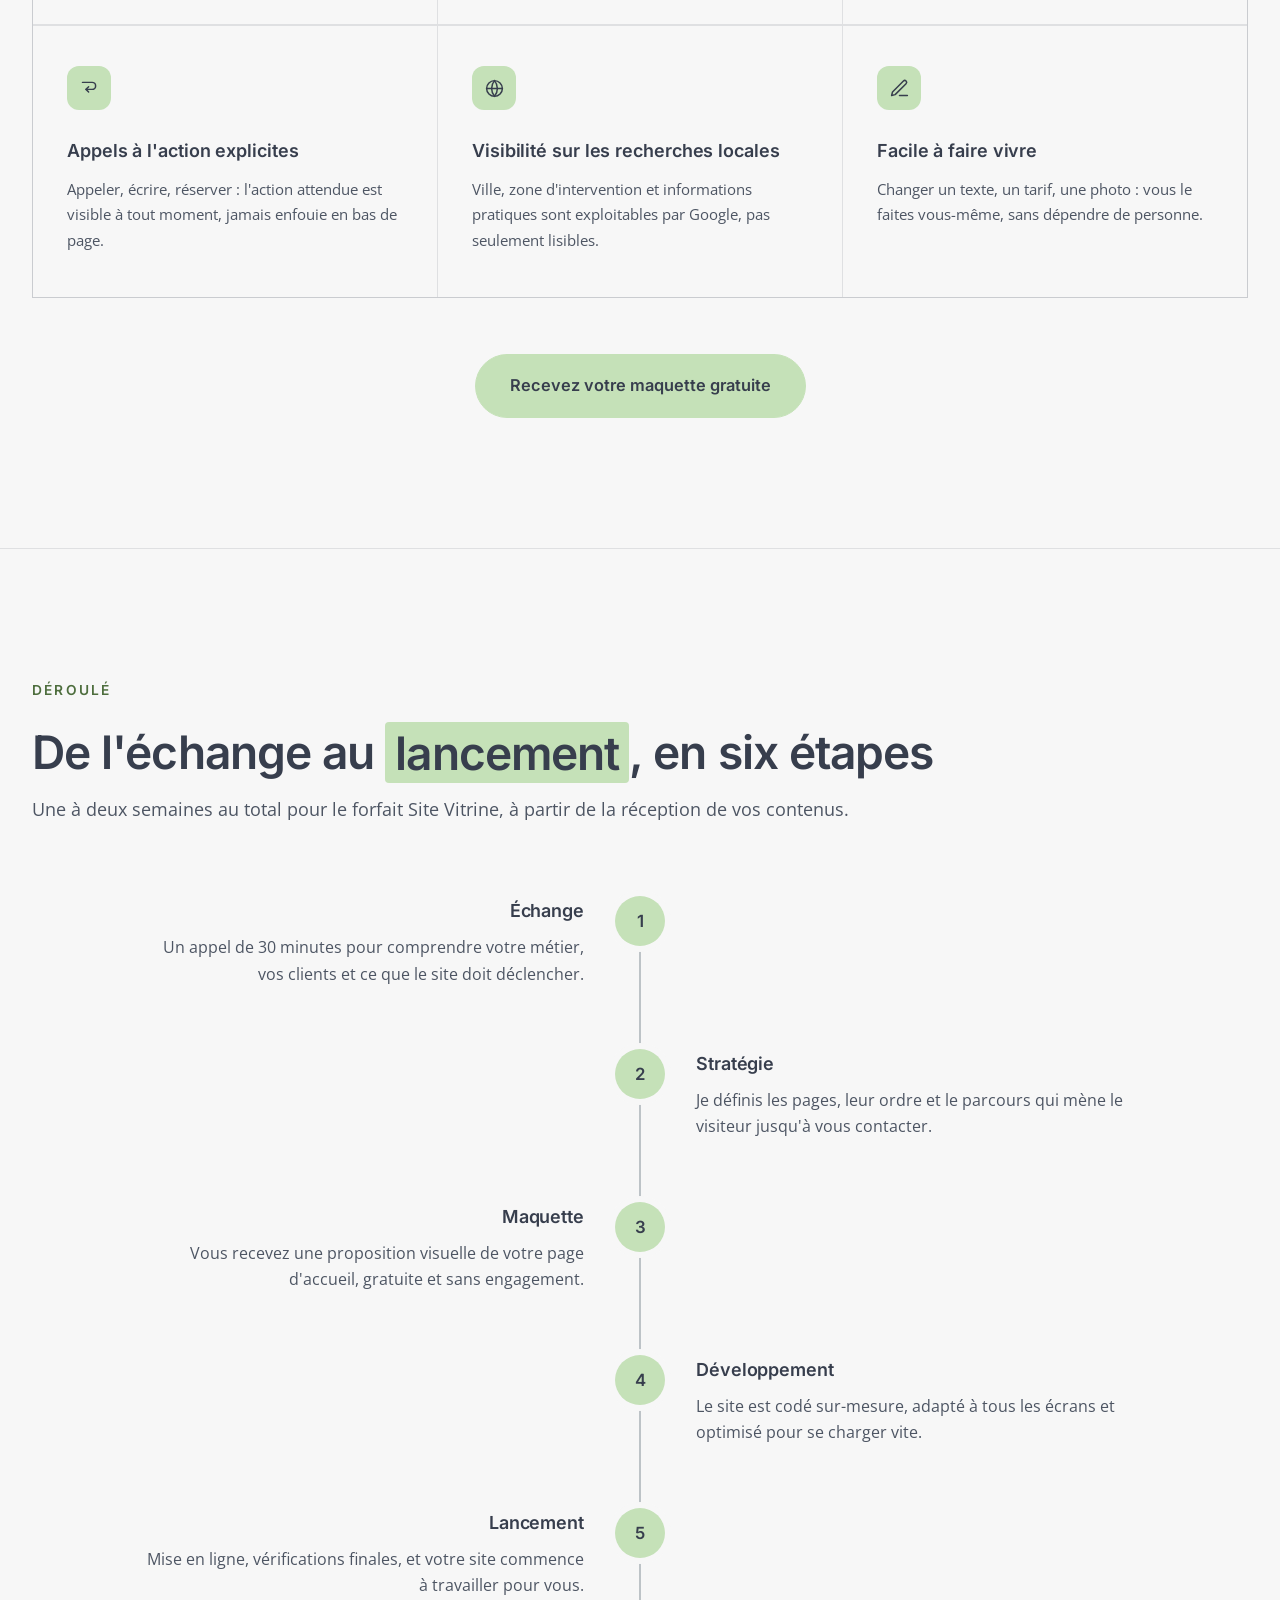
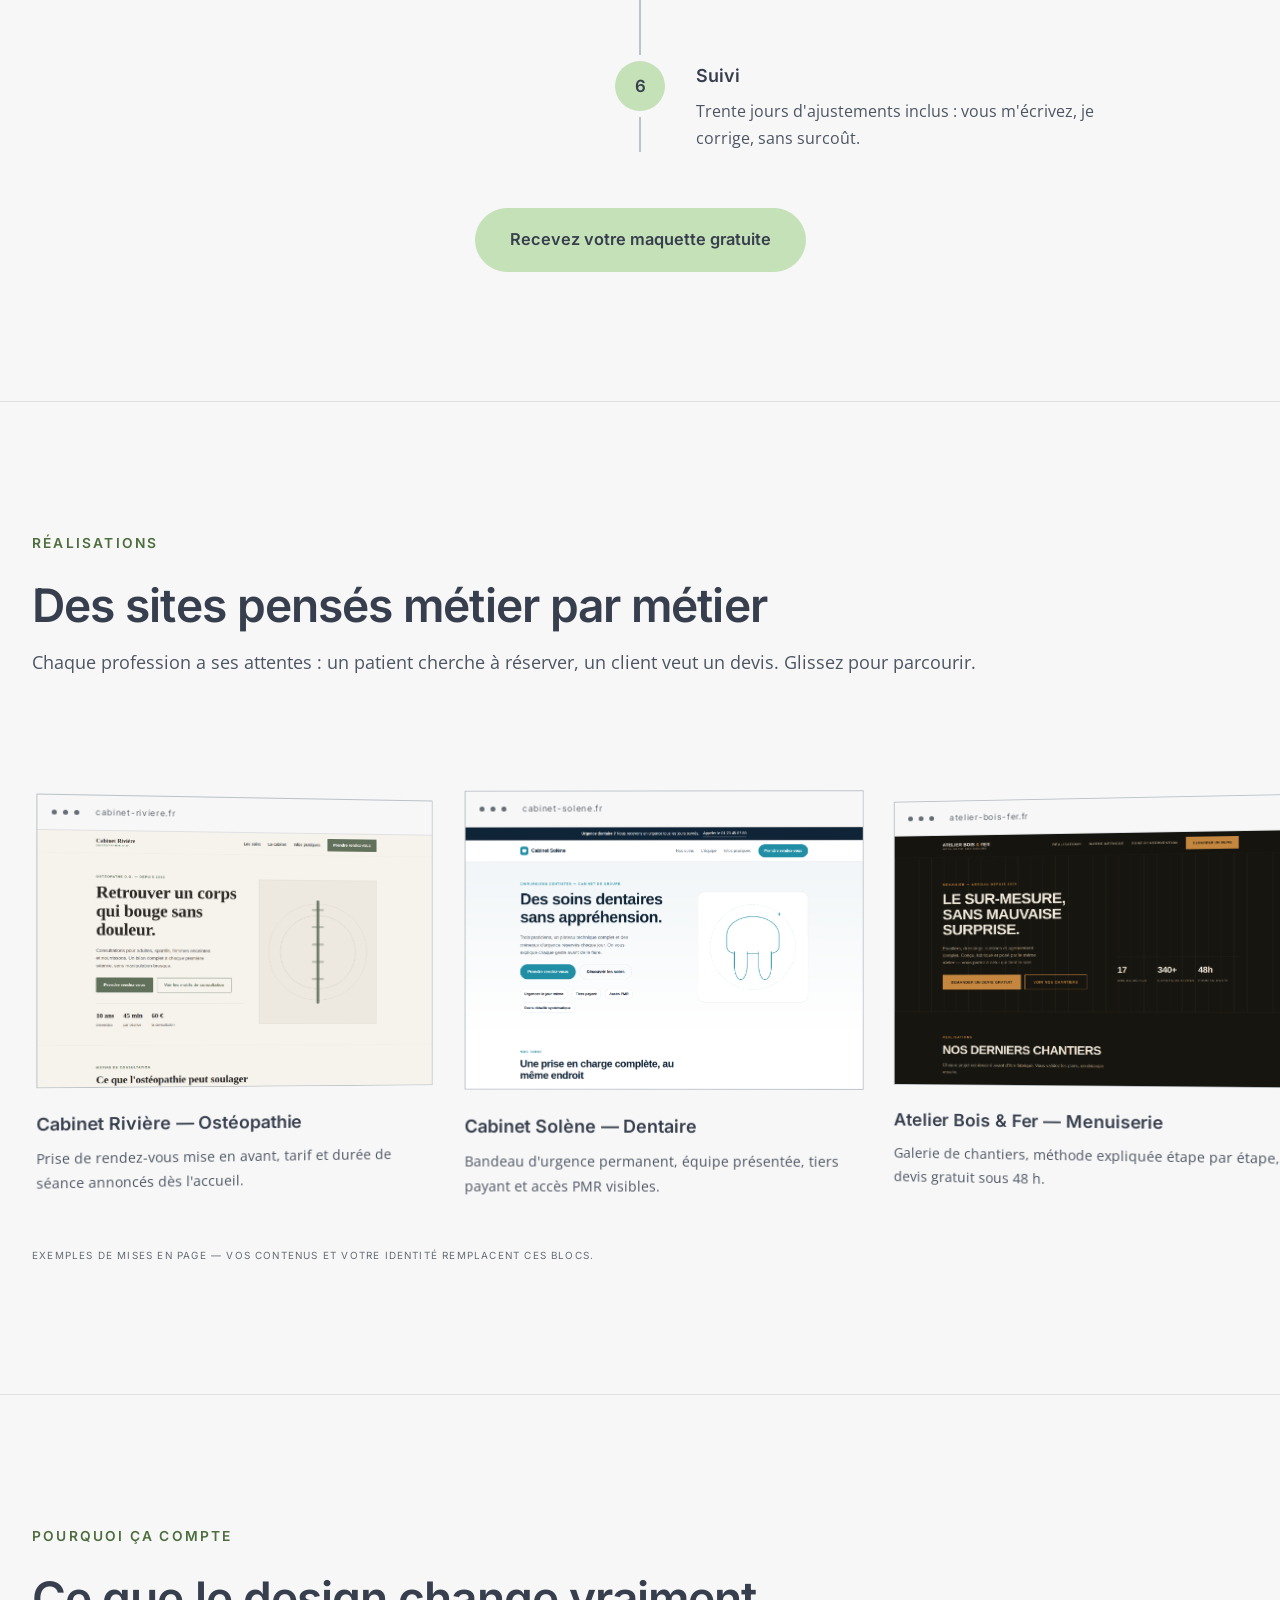
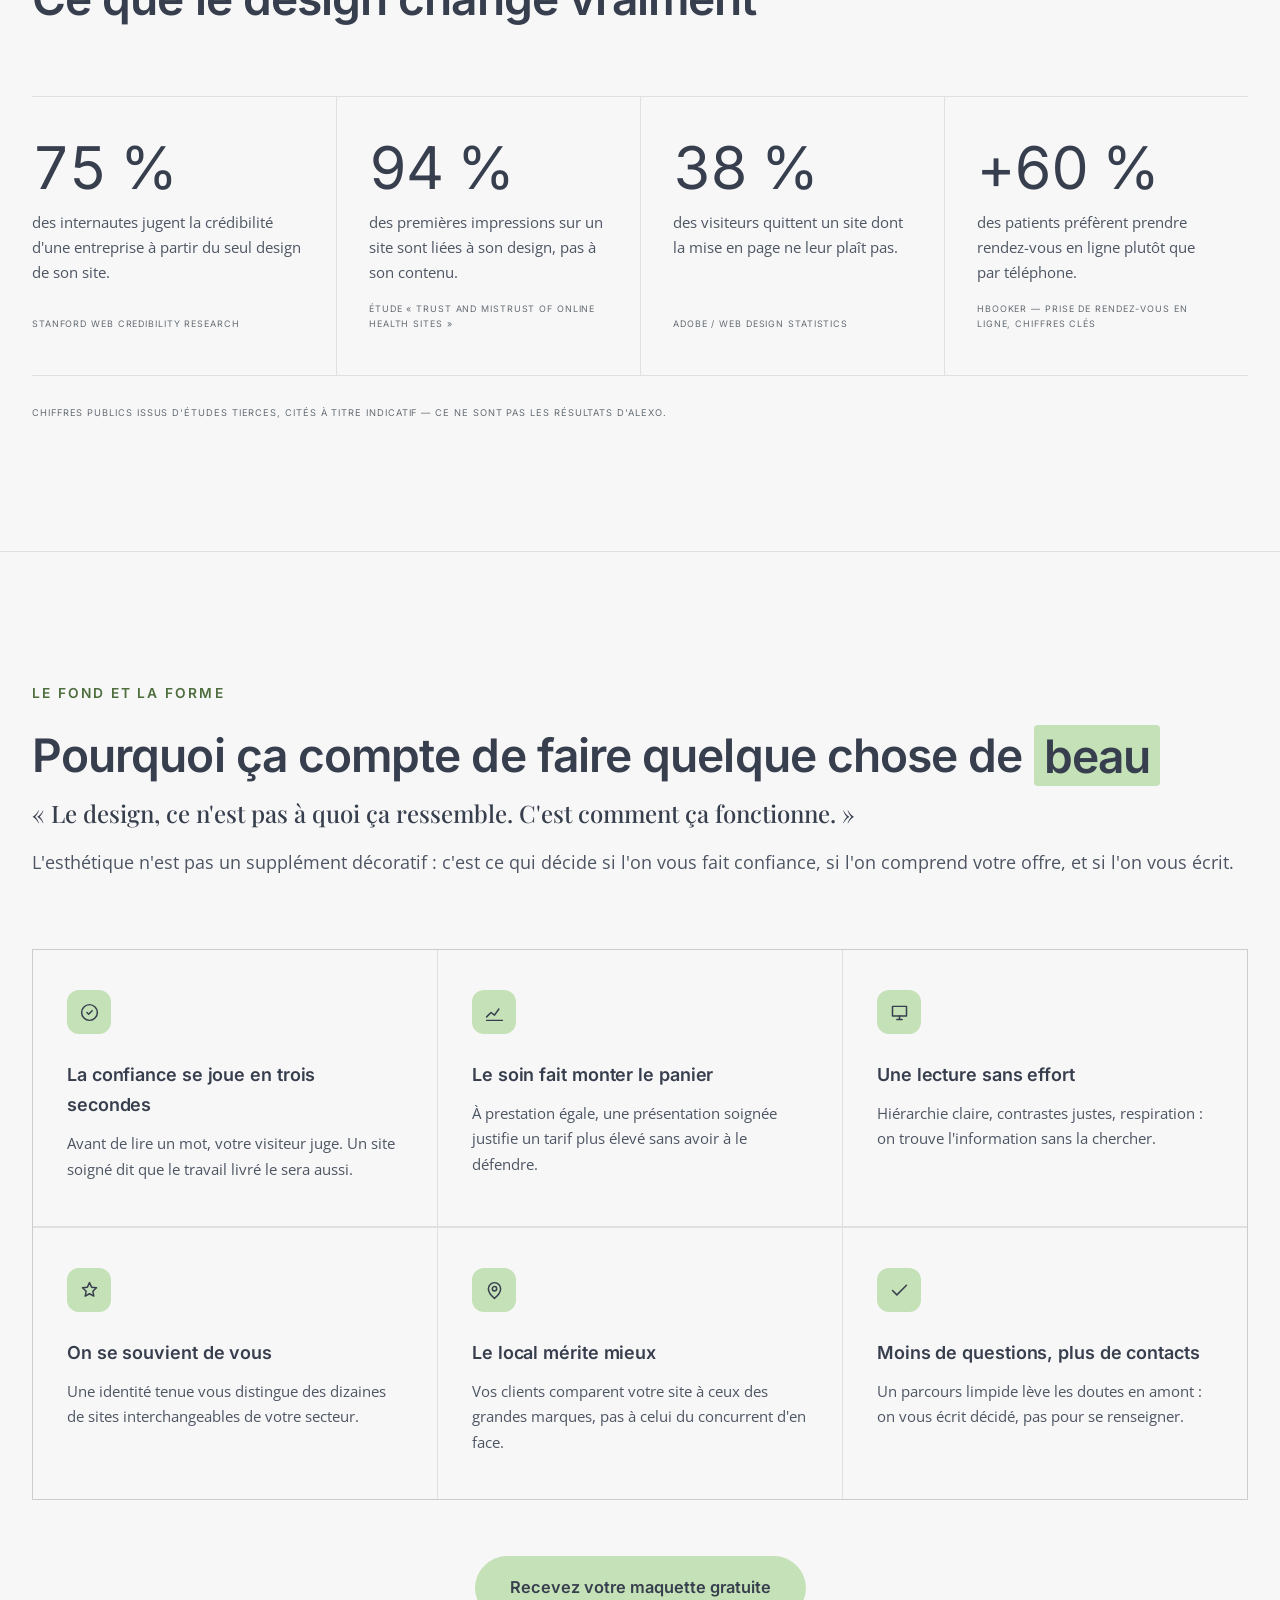
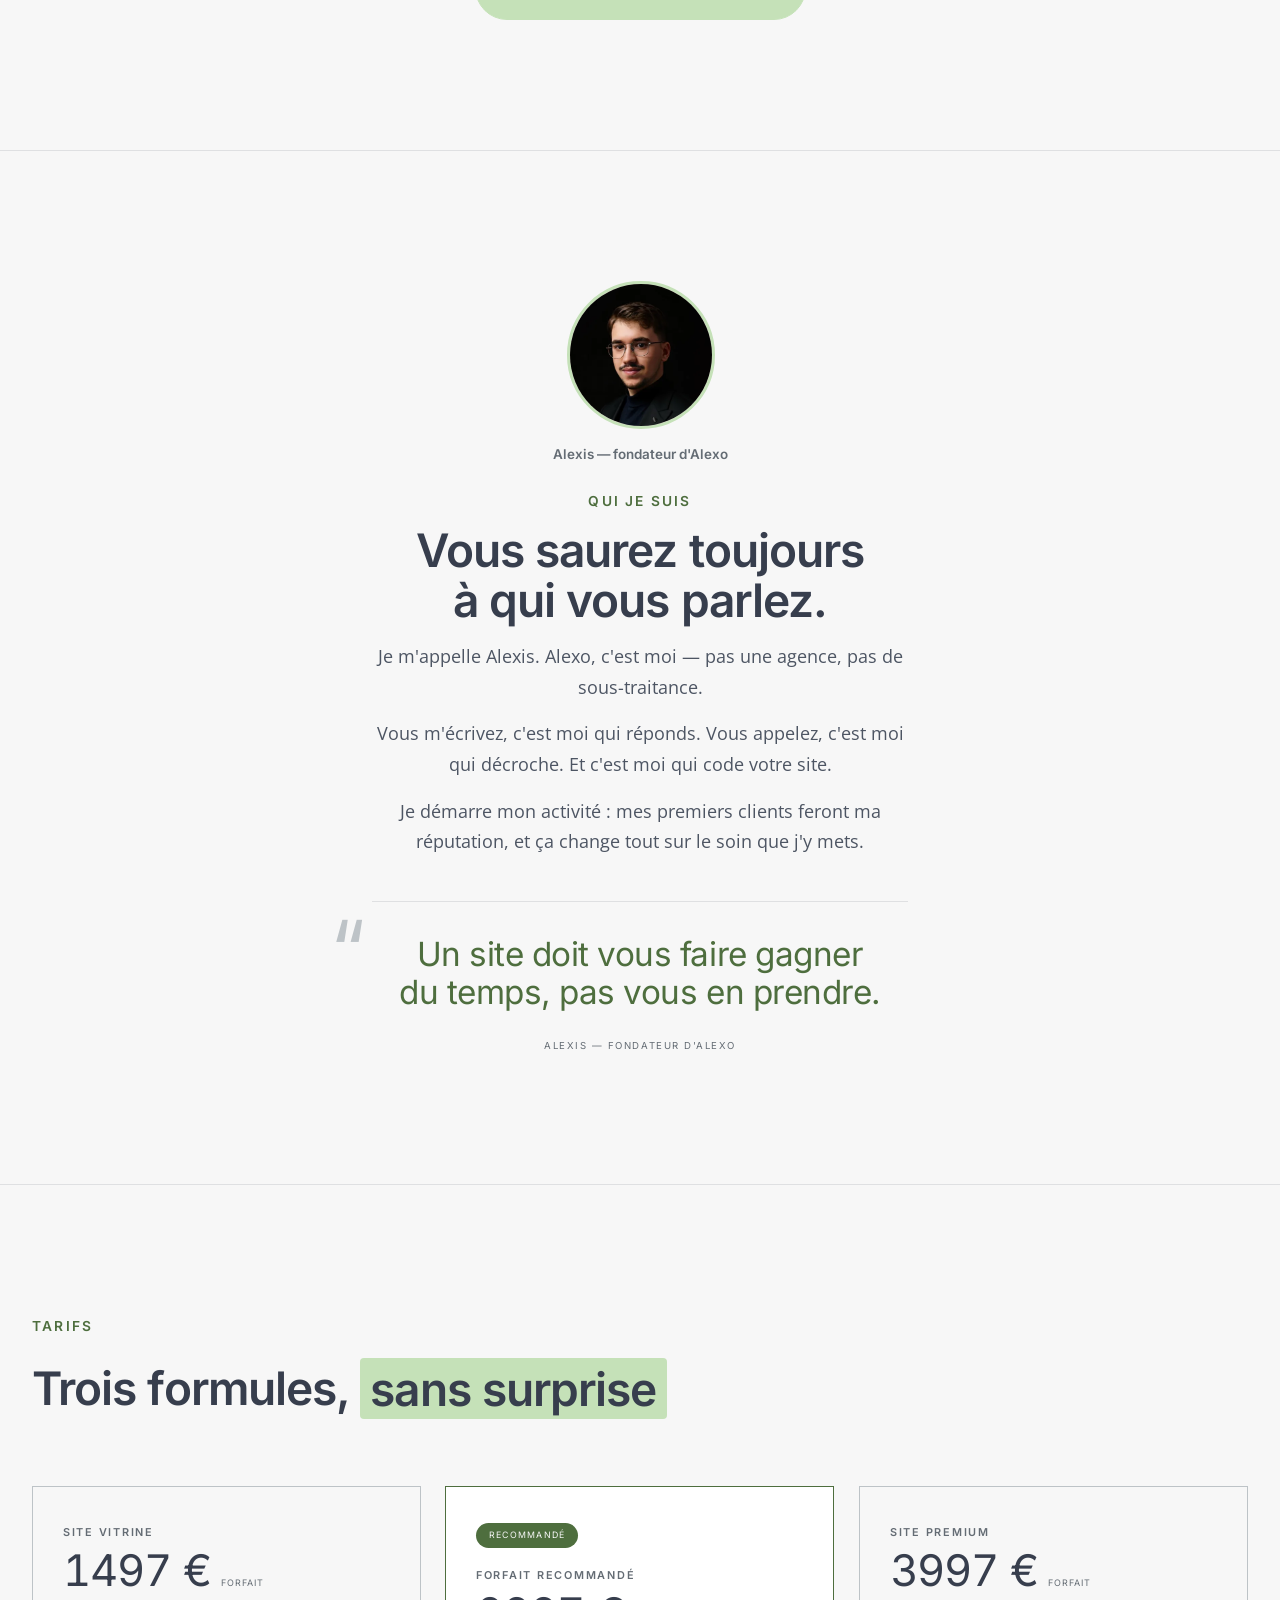
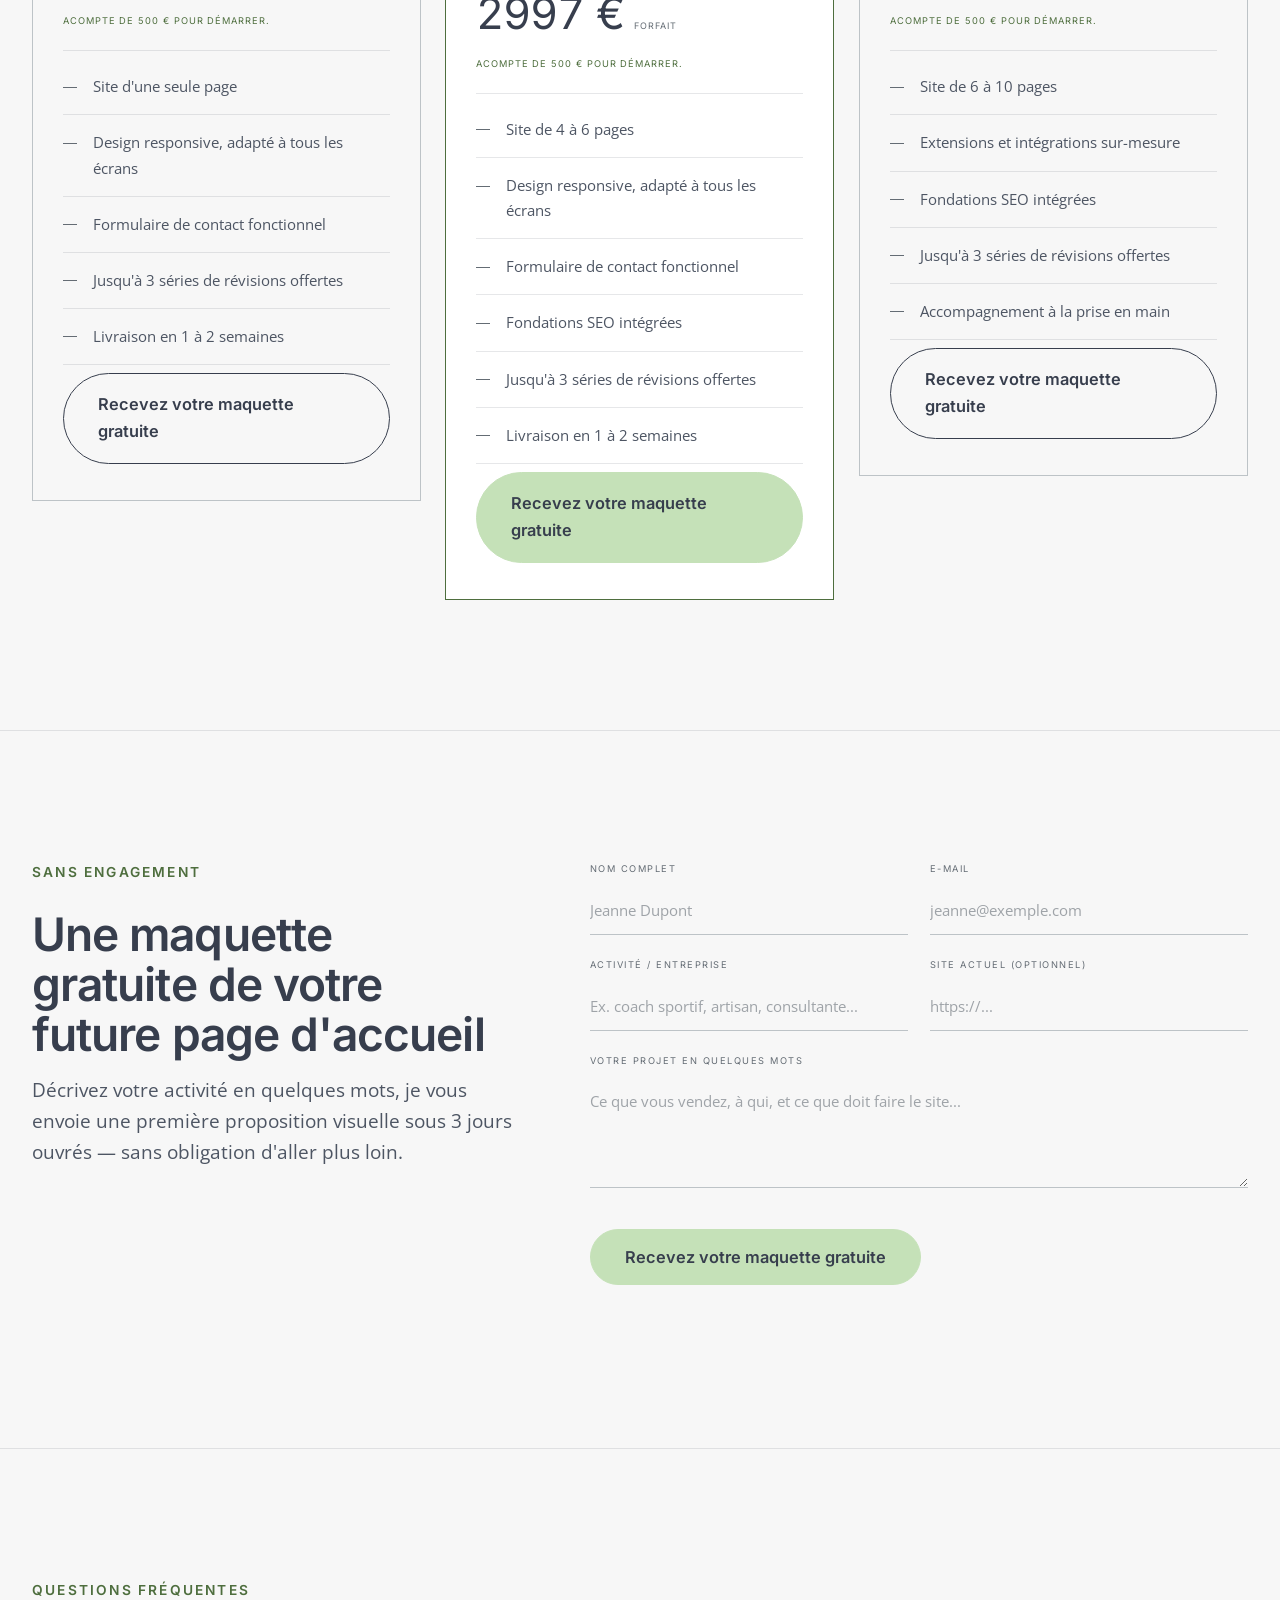
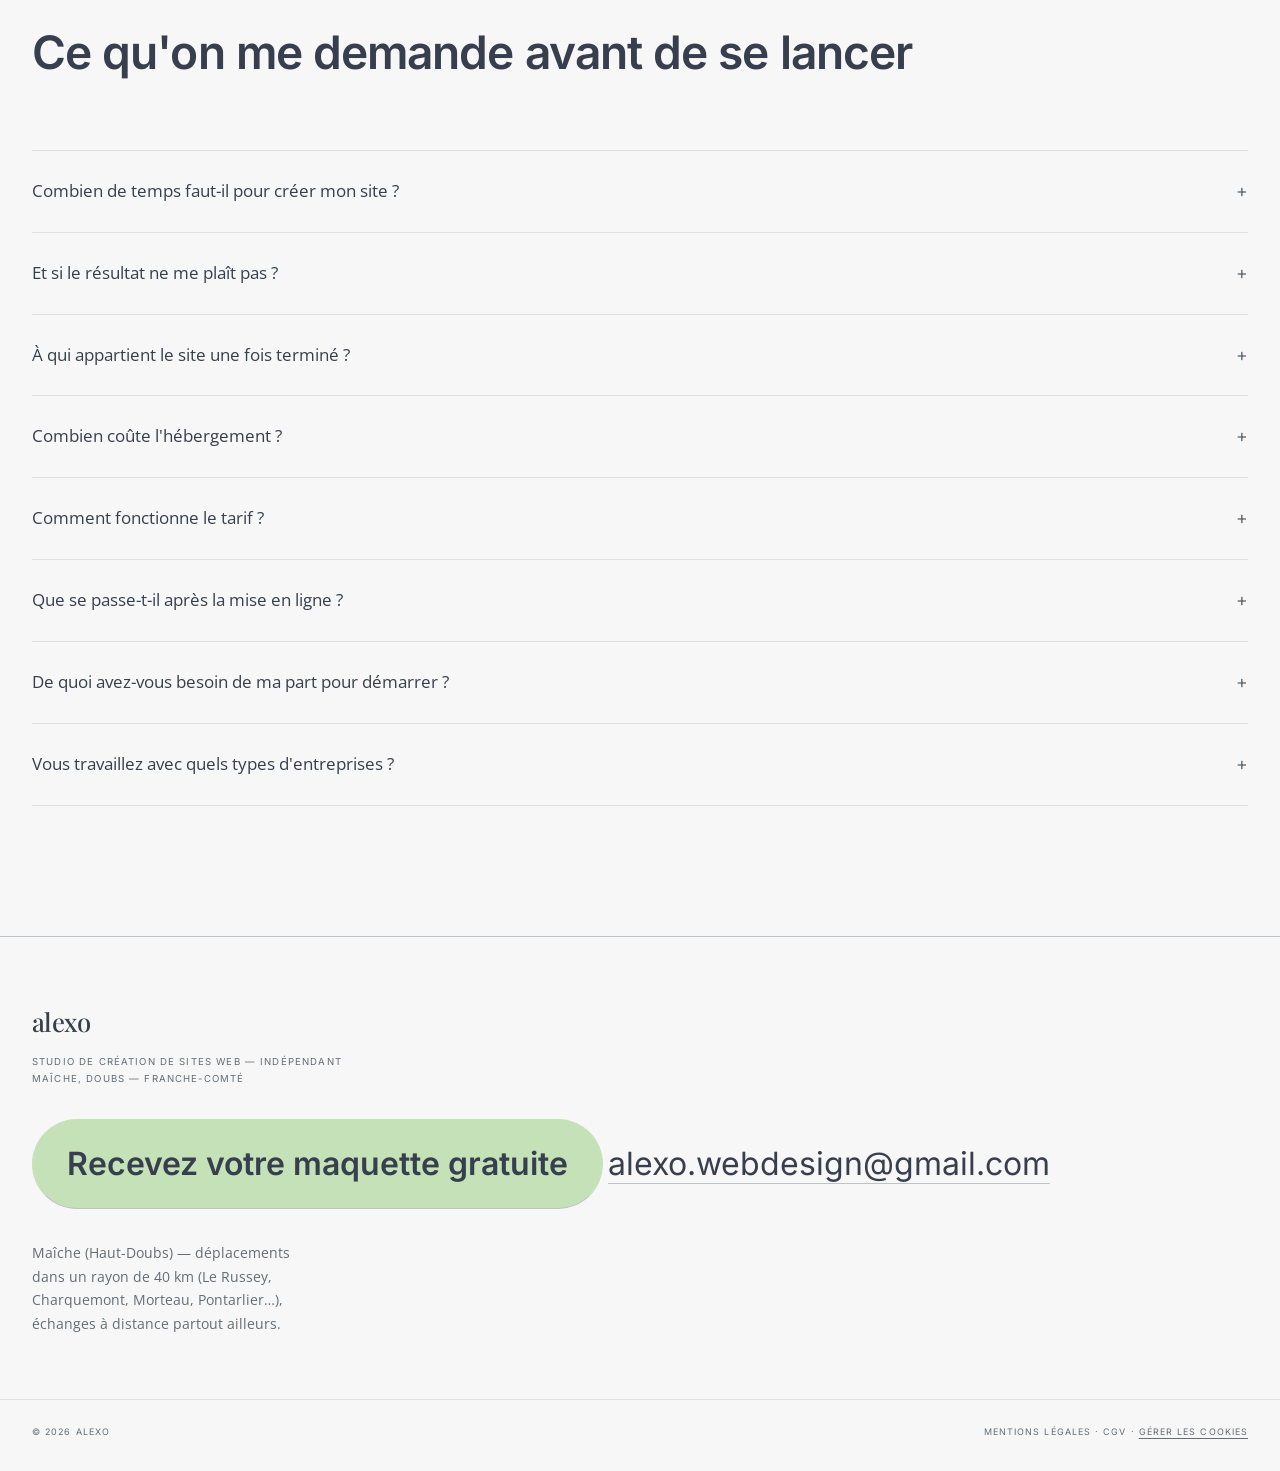
==== commit a84e7948: "Héberger les polices Google localement Inter, Open Sans et Playfair Display passaient par fonts.goog" ====
--- a/index.html
+++ b/index.html
@@ -28,10 +28,7 @@
   <meta name="twitter:card" content="summary_large_image" />
   <meta name="twitter:image" content="https://alexowebdesign.com/assets/img/og-image.png" />
 
-  <link rel="preconnect" href="https://fonts.googleapis.com">
-  <link rel="preconnect" href="https://fonts.gstatic.com" crossorigin>
-  <link href="https://fonts.googleapis.com/css2?family=Inter:wght@400;500;600;700&family=Open+Sans:wght@400;600&family=Playfair+Display:wght@500;600&display=swap" rel="stylesheet">
-  <link rel="stylesheet" href="assets/css/style.css?v=14" />
+  <link rel="stylesheet" href="assets/css/style.css?v=15" />
 </head>
 <body>
 
@@ -597,6 +594,6 @@
   </div>
 </aside>
 
-<script src="assets/js/main.js?v=14"></script>
+<script src="assets/js/main.js?v=15"></script>
 </body>
 </html>
--- a/assets/css/style.css
+++ b/assets/css/style.css
@@ -14,6 +14,168 @@
    · Deux teintes dérivées comblent les manques : --accent-ink pour du vert
      lisible sur fond clair, --text-mute pour du texte secondaire.
    ========================================================================== */
+
+/* ==========================================================================
+   Polices — hébergées localement dans assets/fonts/ (RGPD : plus aucune
+   requête vers fonts.googleapis.com / fonts.gstatic.com, qui transmettait
+   l'IP des visiteurs à Google ; gain de performance en prime).
+
+   Fichiers et découpage identiques à ce que sert l'API Google Fonts pour
+   Inter, Open Sans et Playfair Display, restreints aux sous-ensembles
+   « latin » et « latin-ext » (couvre le français en entier). Les blocs
+   dupliquent volontairement la même URL sur plusieurs poids pour Inter et
+   Open Sans : ce sont des polices variables, Google sert un seul fichier
+   par sous-ensemble et laisse chaque @font-face cibler un poids précis.
+   ========================================================================== */
+
+/* latin-ext */
+@font-face {
+  font-family: 'Inter';
+  font-style: normal;
+  font-weight: 400;
+  font-display: swap;
+  src: url('../fonts/inter-latin-ext.woff2') format('woff2');
+  unicode-range: U+0100-02BA, U+02BD-02C5, U+02C7-02CC, U+02CE-02D7, U+02DD-02FF, U+0304, U+0308, U+0329, U+1D00-1DBF, U+1E00-1E9F, U+1EF2-1EFF, U+2020, U+20A0-20AB, U+20AD-20C0, U+2113, U+2C60-2C7F, U+A720-A7FF;
+}
+/* latin */
+@font-face {
+  font-family: 'Inter';
+  font-style: normal;
+  font-weight: 400;
+  font-display: swap;
+  src: url('../fonts/inter-latin.woff2') format('woff2');
+  unicode-range: U+0000-00FF, U+0131, U+0152-0153, U+02BB-02BC, U+02C6, U+02DA, U+02DC, U+0304, U+0308, U+0329, U+2000-206F, U+20AC, U+2122, U+2191, U+2193, U+2212, U+2215, U+FEFF, U+FFFD;
+}
+/* latin-ext */
+@font-face {
+  font-family: 'Inter';
+  font-style: normal;
+  font-weight: 500;
+  font-display: swap;
+  src: url('../fonts/inter-latin-ext.woff2') format('woff2');
+  unicode-range: U+0100-02BA, U+02BD-02C5, U+02C7-02CC, U+02CE-02D7, U+02DD-02FF, U+0304, U+0308, U+0329, U+1D00-1DBF, U+1E00-1E9F, U+1EF2-1EFF, U+2020, U+20A0-20AB, U+20AD-20C0, U+2113, U+2C60-2C7F, U+A720-A7FF;
+}
+/* latin */
+@font-face {
+  font-family: 'Inter';
+  font-style: normal;
+  font-weight: 500;
+  font-display: swap;
+  src: url('../fonts/inter-latin.woff2') format('woff2');
+  unicode-range: U+0000-00FF, U+0131, U+0152-0153, U+02BB-02BC, U+02C6, U+02DA, U+02DC, U+0304, U+0308, U+0329, U+2000-206F, U+20AC, U+2122, U+2191, U+2193, U+2212, U+2215, U+FEFF, U+FFFD;
+}
+/* latin-ext */
+@font-face {
+  font-family: 'Inter';
+  font-style: normal;
+  font-weight: 600;
+  font-display: swap;
+  src: url('../fonts/inter-latin-ext.woff2') format('woff2');
+  unicode-range: U+0100-02BA, U+02BD-02C5, U+02C7-02CC, U+02CE-02D7, U+02DD-02FF, U+0304, U+0308, U+0329, U+1D00-1DBF, U+1E00-1E9F, U+1EF2-1EFF, U+2020, U+20A0-20AB, U+20AD-20C0, U+2113, U+2C60-2C7F, U+A720-A7FF;
+}
+/* latin */
+@font-face {
+  font-family: 'Inter';
+  font-style: normal;
+  font-weight: 600;
+  font-display: swap;
+  src: url('../fonts/inter-latin.woff2') format('woff2');
+  unicode-range: U+0000-00FF, U+0131, U+0152-0153, U+02BB-02BC, U+02C6, U+02DA, U+02DC, U+0304, U+0308, U+0329, U+2000-206F, U+20AC, U+2122, U+2191, U+2193, U+2212, U+2215, U+FEFF, U+FFFD;
+}
+/* latin-ext */
+@font-face {
+  font-family: 'Inter';
+  font-style: normal;
+  font-weight: 700;
+  font-display: swap;
+  src: url('../fonts/inter-latin-ext.woff2') format('woff2');
+  unicode-range: U+0100-02BA, U+02BD-02C5, U+02C7-02CC, U+02CE-02D7, U+02DD-02FF, U+0304, U+0308, U+0329, U+1D00-1DBF, U+1E00-1E9F, U+1EF2-1EFF, U+2020, U+20A0-20AB, U+20AD-20C0, U+2113, U+2C60-2C7F, U+A720-A7FF;
+}
+/* latin */
+@font-face {
+  font-family: 'Inter';
+  font-style: normal;
+  font-weight: 700;
+  font-display: swap;
+  src: url('../fonts/inter-latin.woff2') format('woff2');
+  unicode-range: U+0000-00FF, U+0131, U+0152-0153, U+02BB-02BC, U+02C6, U+02DA, U+02DC, U+0304, U+0308, U+0329, U+2000-206F, U+20AC, U+2122, U+2191, U+2193, U+2212, U+2215, U+FEFF, U+FFFD;
+}
+/* latin-ext */
+@font-face {
+  font-family: 'Open Sans';
+  font-style: normal;
+  font-weight: 400;
+  font-stretch: 100%;
+  font-display: swap;
+  src: url('../fonts/open-sans-latin-ext.woff2') format('woff2');
+  unicode-range: U+0100-02BA, U+02BD-02C5, U+02C7-02CC, U+02CE-02D7, U+02DD-02FF, U+0304, U+0308, U+0329, U+1D00-1DBF, U+1E00-1E9F, U+1EF2-1EFF, U+2020, U+20A0-20AB, U+20AD-20C0, U+2113, U+2C60-2C7F, U+A720-A7FF;
+}
+/* latin */
+@font-face {
+  font-family: 'Open Sans';
+  font-style: normal;
+  font-weight: 400;
+  font-stretch: 100%;
+  font-display: swap;
+  src: url('../fonts/open-sans-latin.woff2') format('woff2');
+  unicode-range: U+0000-00FF, U+0131, U+0152-0153, U+02BB-02BC, U+02C6, U+02DA, U+02DC, U+0304, U+0308, U+0329, U+2000-206F, U+20AC, U+2122, U+2191, U+2193, U+2212, U+2215, U+FEFF, U+FFFD;
+}
+/* latin-ext */
+@font-face {
+  font-family: 'Open Sans';
+  font-style: normal;
+  font-weight: 600;
+  font-stretch: 100%;
+  font-display: swap;
+  src: url('../fonts/open-sans-latin-ext.woff2') format('woff2');
+  unicode-range: U+0100-02BA, U+02BD-02C5, U+02C7-02CC, U+02CE-02D7, U+02DD-02FF, U+0304, U+0308, U+0329, U+1D00-1DBF, U+1E00-1E9F, U+1EF2-1EFF, U+2020, U+20A0-20AB, U+20AD-20C0, U+2113, U+2C60-2C7F, U+A720-A7FF;
+}
+/* latin */
+@font-face {
+  font-family: 'Open Sans';
+  font-style: normal;
+  font-weight: 600;
+  font-stretch: 100%;
+  font-display: swap;
+  src: url('../fonts/open-sans-latin.woff2') format('woff2');
+  unicode-range: U+0000-00FF, U+0131, U+0152-0153, U+02BB-02BC, U+02C6, U+02DA, U+02DC, U+0304, U+0308, U+0329, U+2000-206F, U+20AC, U+2122, U+2191, U+2193, U+2212, U+2215, U+FEFF, U+FFFD;
+}
+/* latin-ext */
+@font-face {
+  font-family: 'Playfair Display';
+  font-style: normal;
+  font-weight: 500;
+  font-display: swap;
+  src: url('../fonts/playfair-display-latin-ext.woff2') format('woff2');
+  unicode-range: U+0100-02BA, U+02BD-02C5, U+02C7-02CC, U+02CE-02D7, U+02DD-02FF, U+0304, U+0308, U+0329, U+1D00-1DBF, U+1E00-1E9F, U+1EF2-1EFF, U+2020, U+20A0-20AB, U+20AD-20C0, U+2113, U+2C60-2C7F, U+A720-A7FF;
+}
+/* latin */
+@font-face {
+  font-family: 'Playfair Display';
+  font-style: normal;
+  font-weight: 500;
+  font-display: swap;
+  src: url('../fonts/playfair-display-latin.woff2') format('woff2');
+  unicode-range: U+0000-00FF, U+0131, U+0152-0153, U+02BB-02BC, U+02C6, U+02DA, U+02DC, U+0304, U+0308, U+0329, U+2000-206F, U+20AC, U+2122, U+2191, U+2193, U+2212, U+2215, U+FEFF, U+FFFD;
+}
+/* latin-ext */
+@font-face {
+  font-family: 'Playfair Display';
+  font-style: normal;
+  font-weight: 600;
+  font-display: swap;
+  src: url('../fonts/playfair-display-latin-ext.woff2') format('woff2');
+  unicode-range: U+0100-02BA, U+02BD-02C5, U+02C7-02CC, U+02CE-02D7, U+02DD-02FF, U+0304, U+0308, U+0329, U+1D00-1DBF, U+1E00-1E9F, U+1EF2-1EFF, U+2020, U+20A0-20AB, U+20AD-20C0, U+2113, U+2C60-2C7F, U+A720-A7FF;
+}
+/* latin */
+@font-face {
+  font-family: 'Playfair Display';
+  font-style: normal;
+  font-weight: 600;
+  font-display: swap;
+  src: url('../fonts/playfair-display-latin.woff2') format('woff2');
+  unicode-range: U+0000-00FF, U+0131, U+0152-0153, U+02BB-02BC, U+02C6, U+02DA, U+02DC, U+0304, U+0308, U+0329, U+2000-206F, U+20AC, U+2122, U+2191, U+2193, U+2212, U+2215, U+FEFF, U+FFFD;
+}
 
 :root {
   /* Palette imposée */
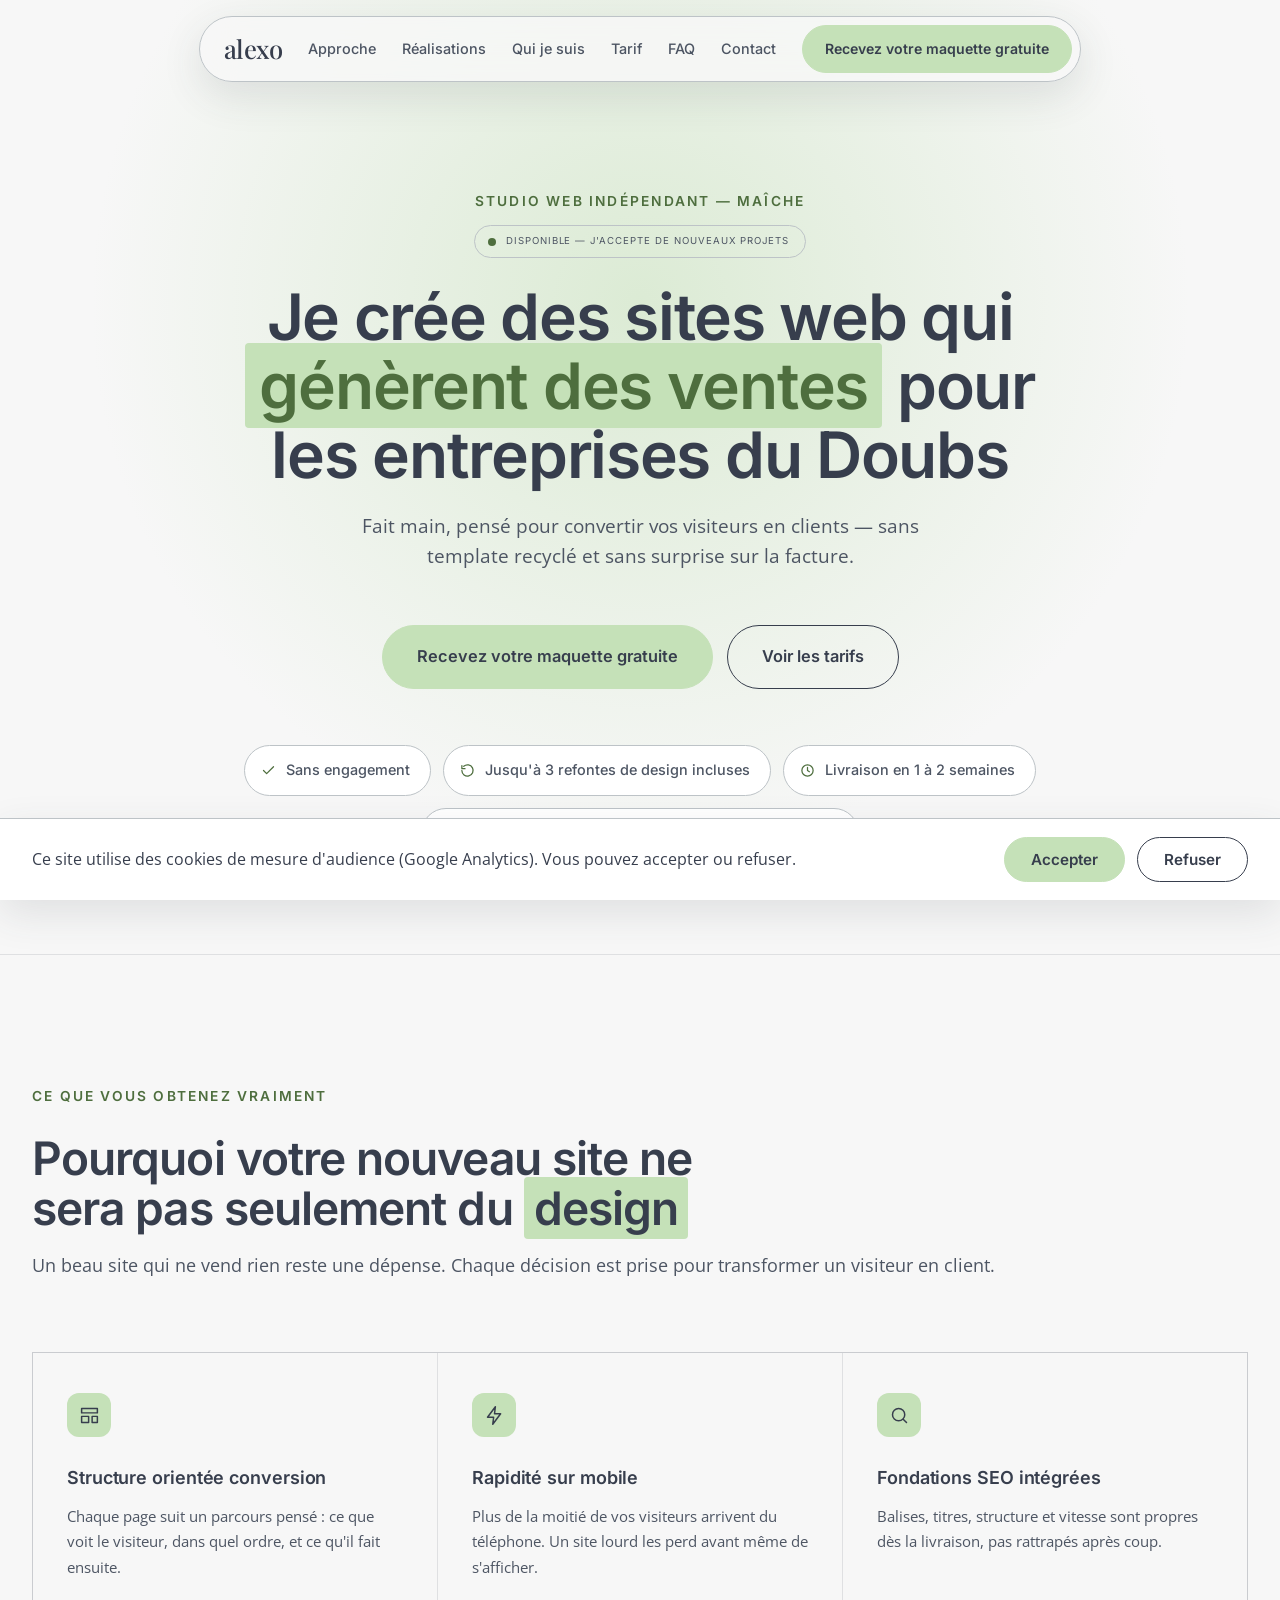
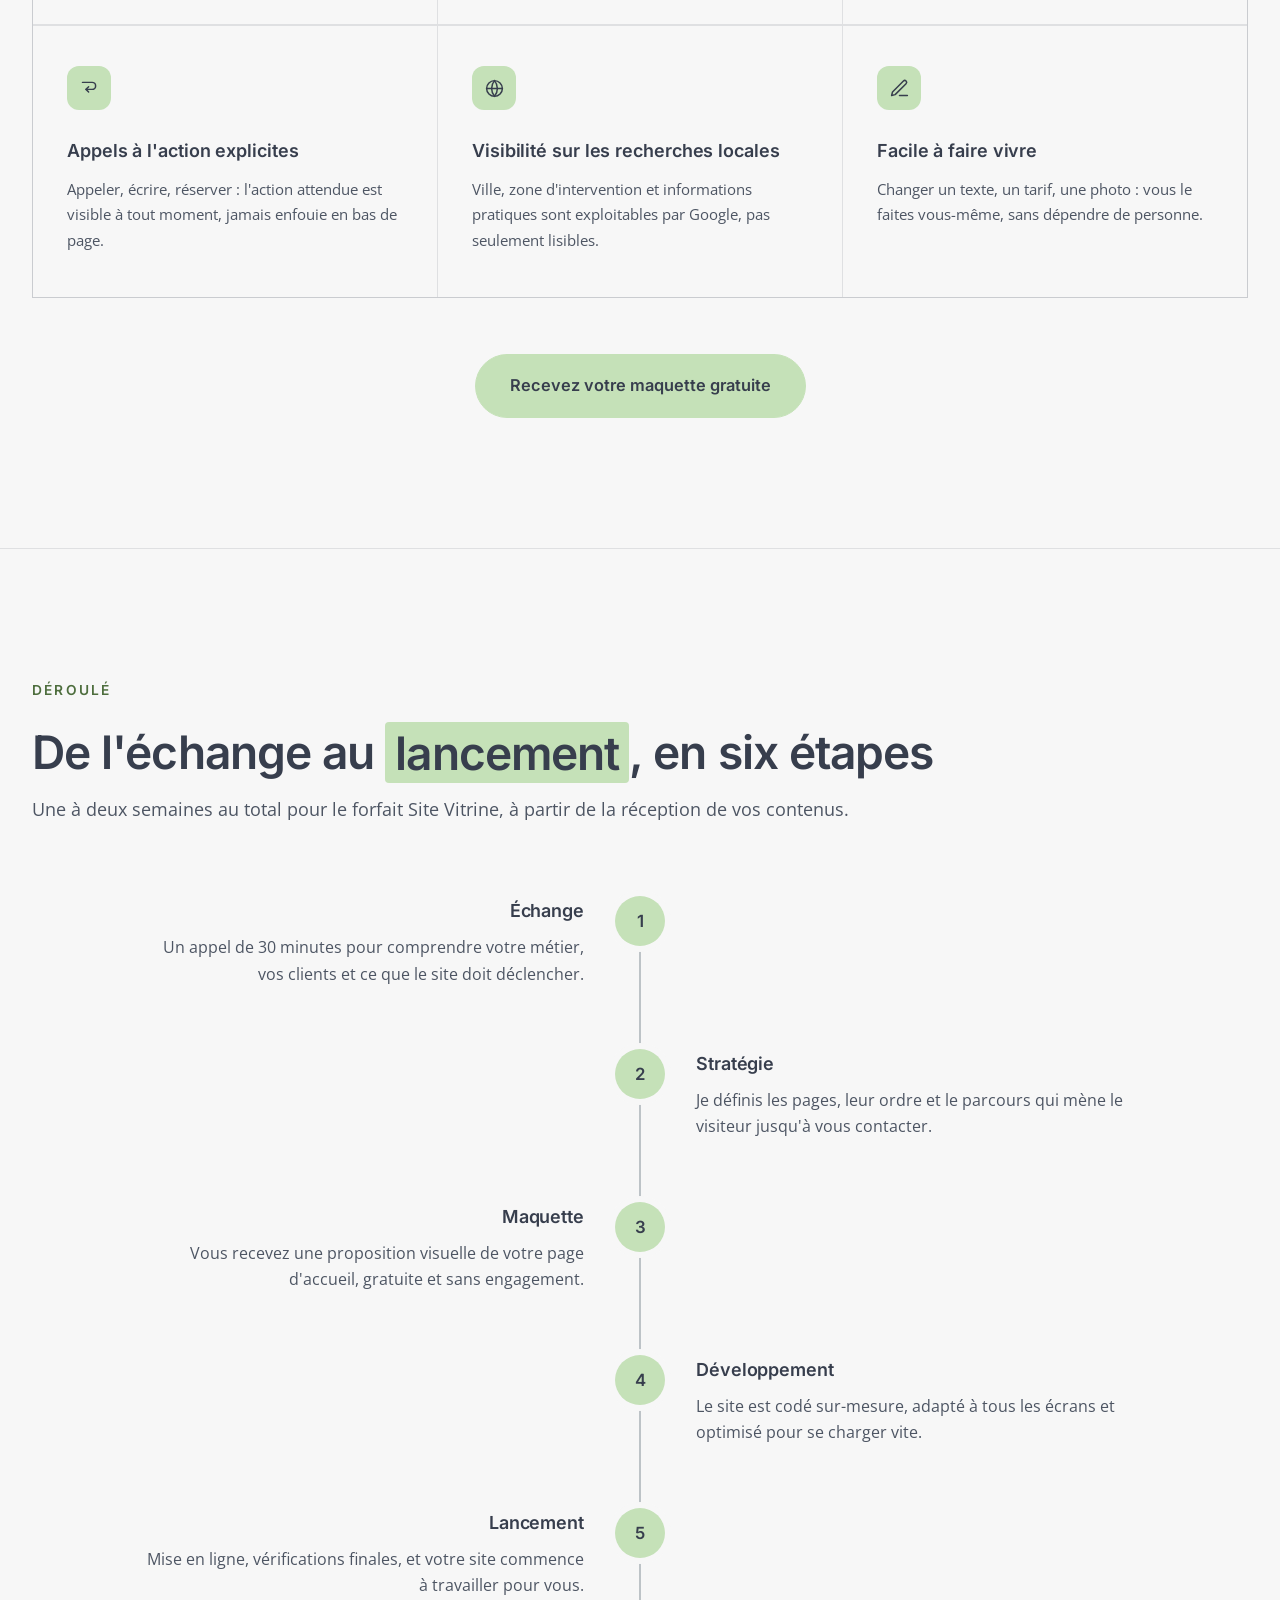
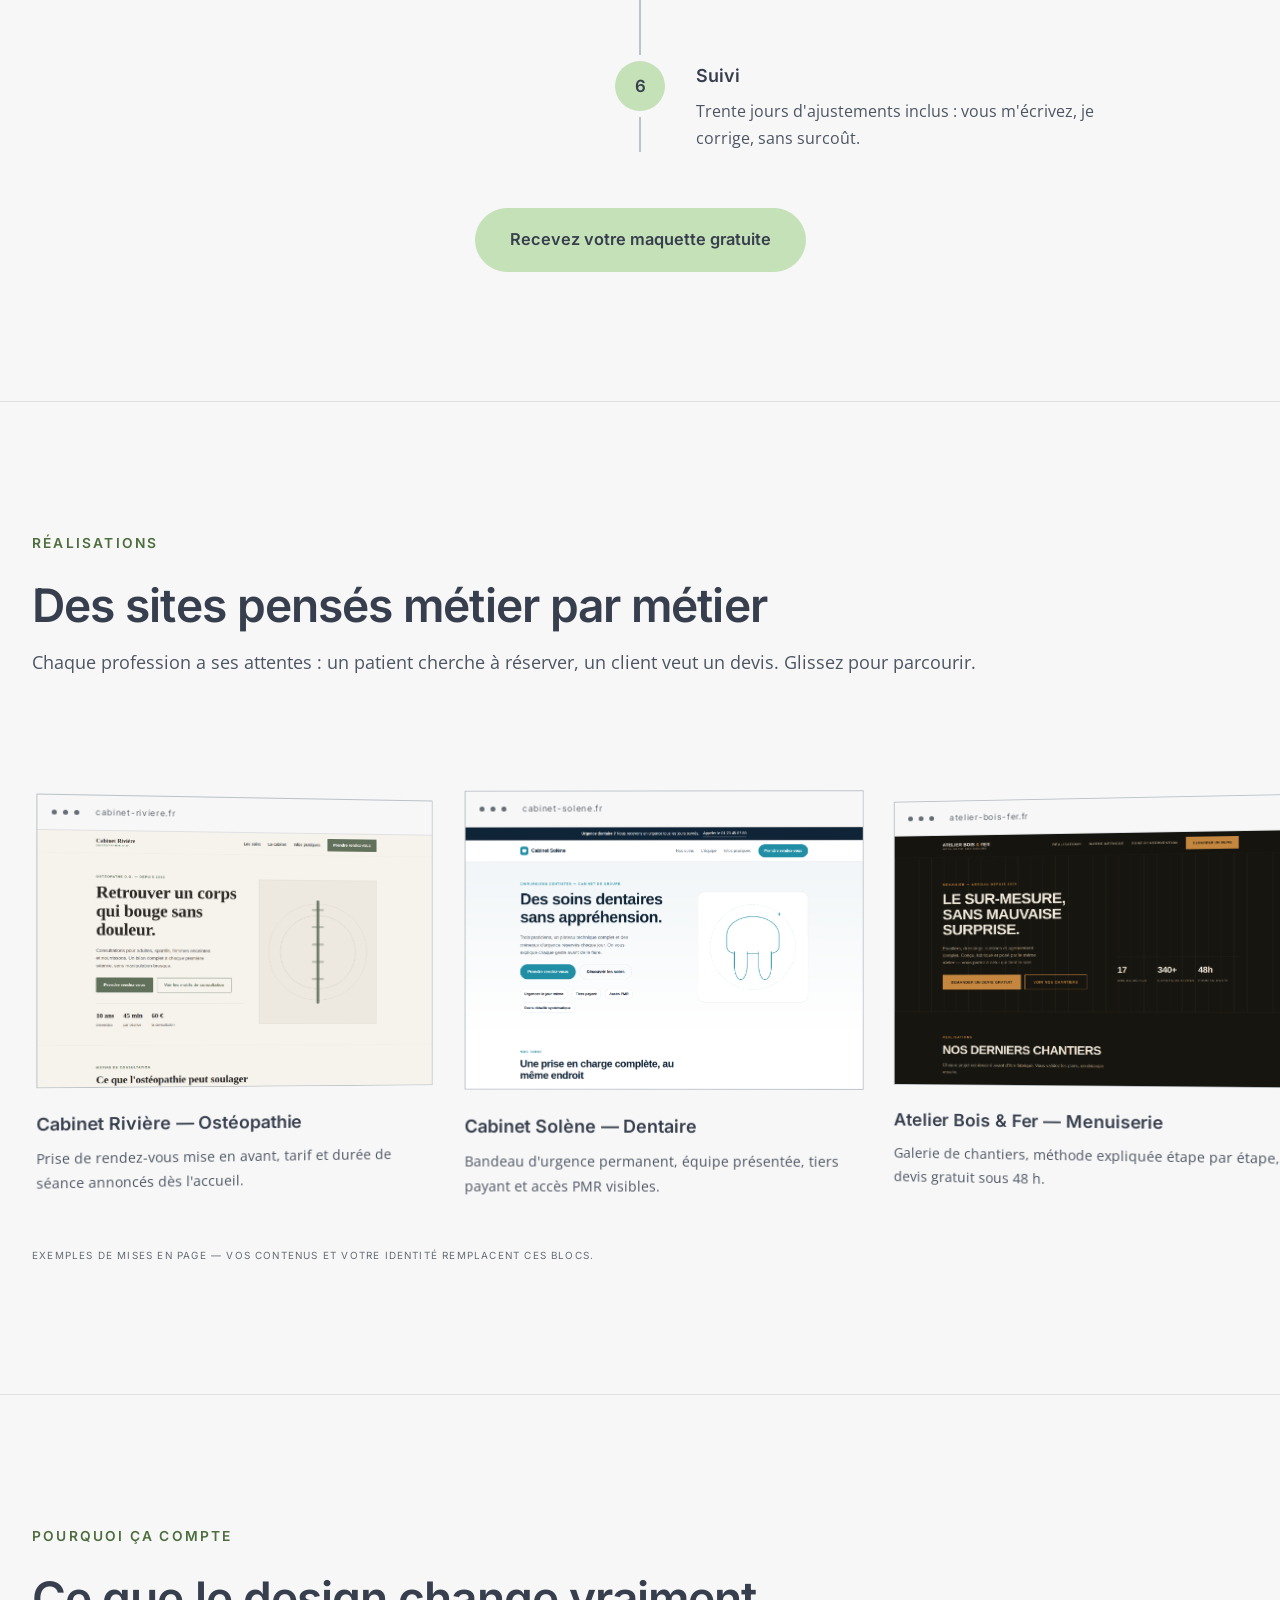
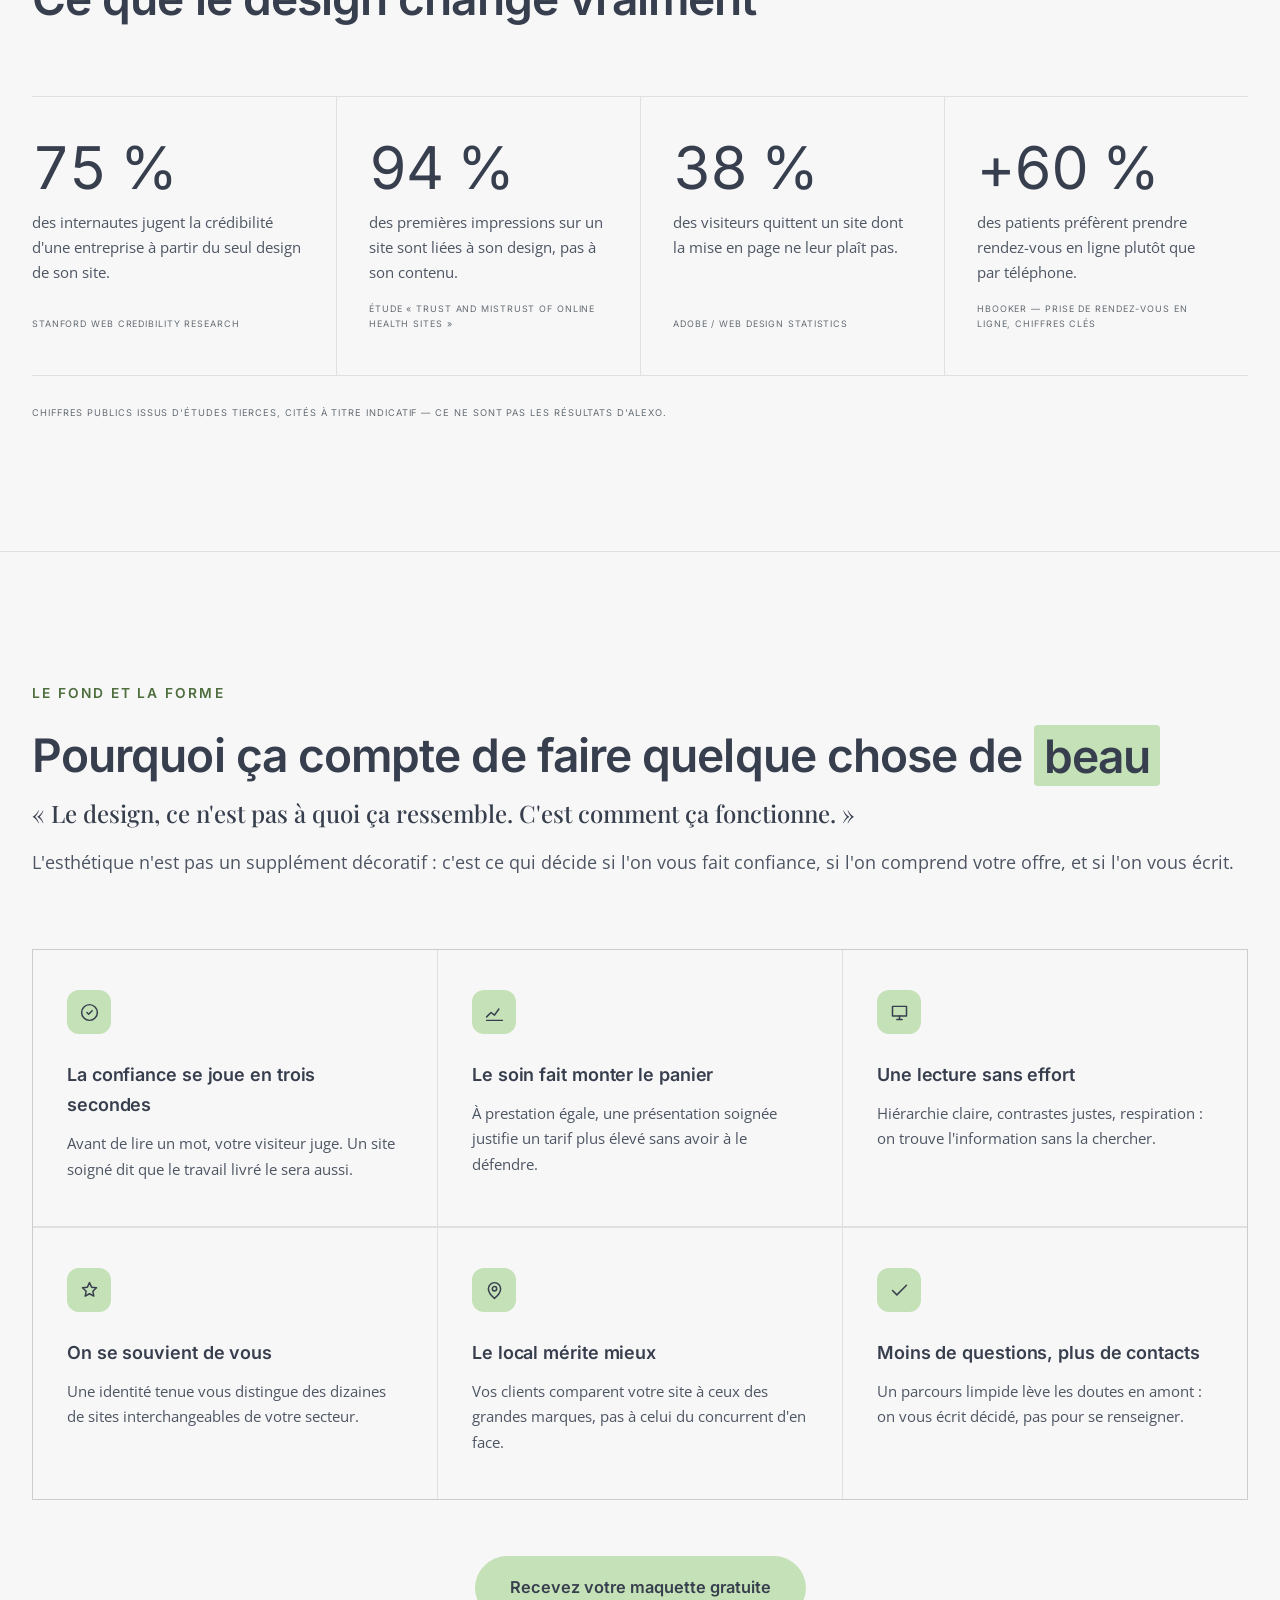
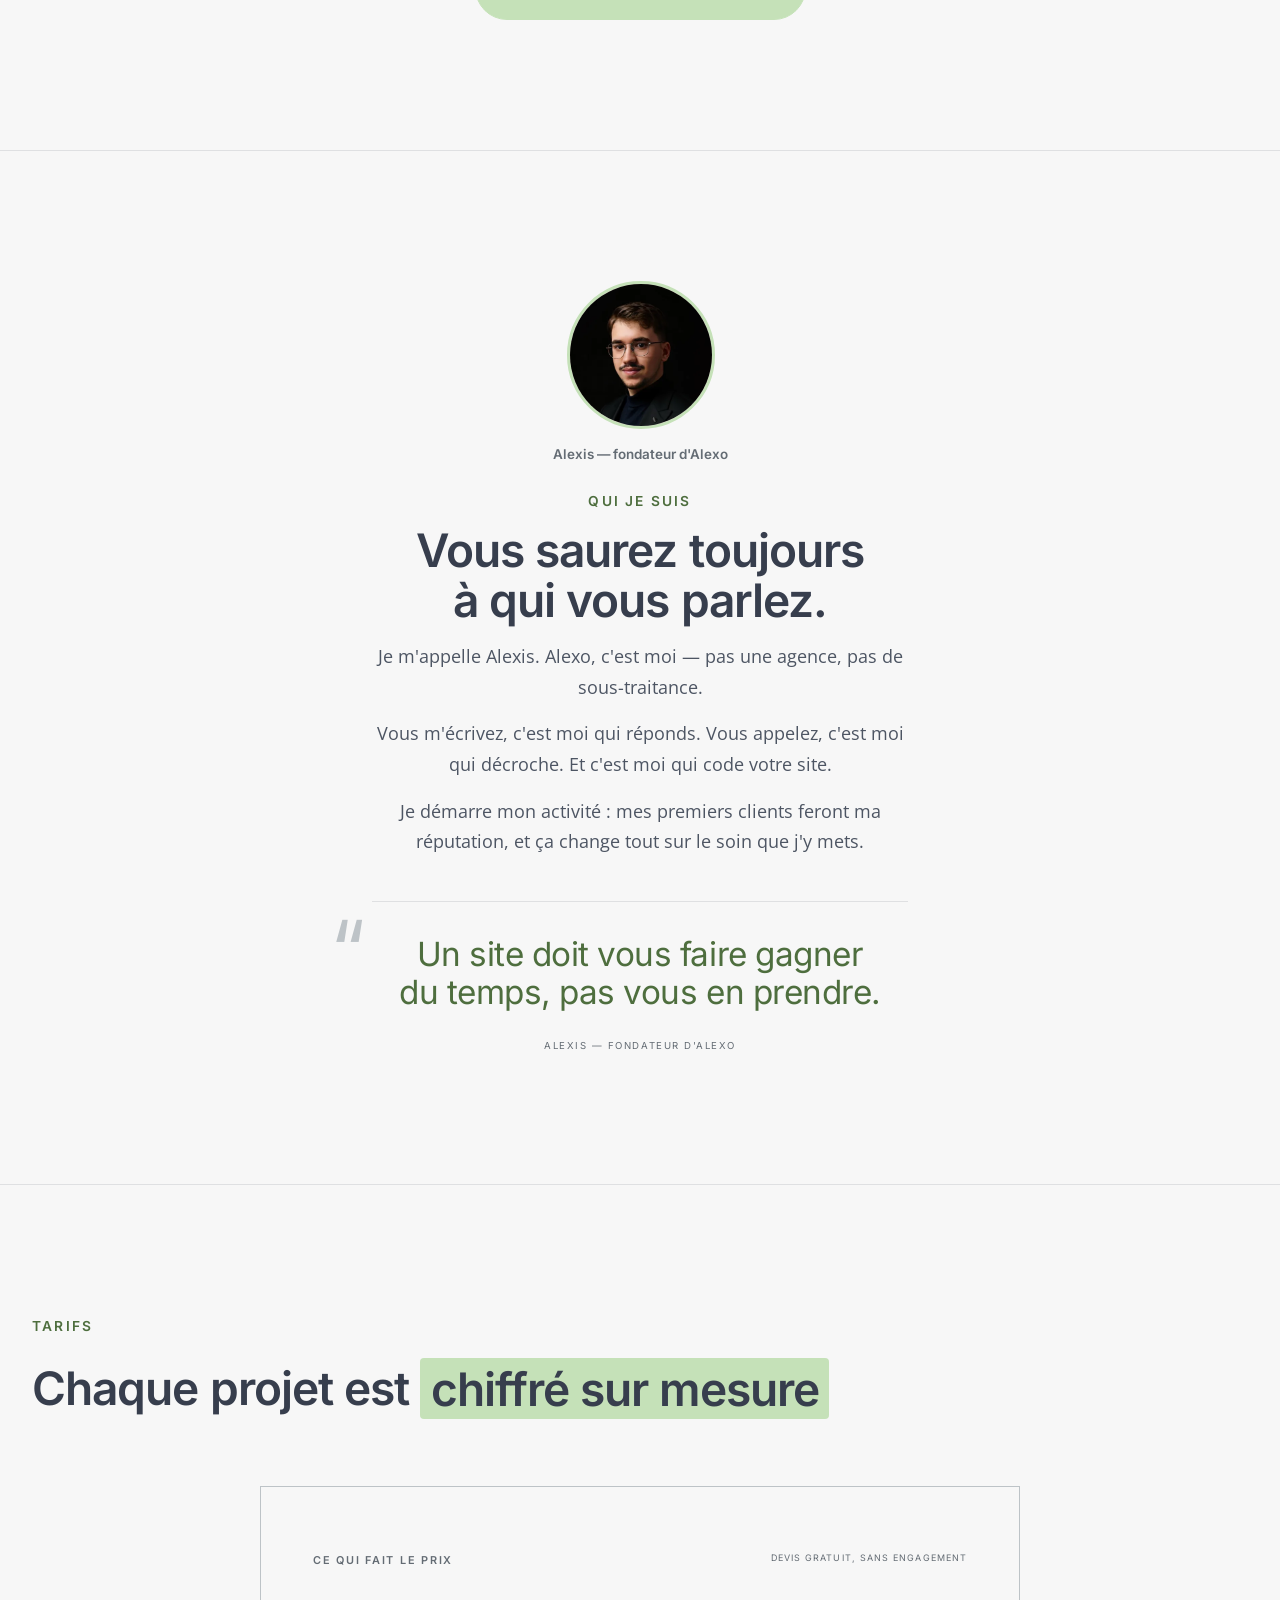
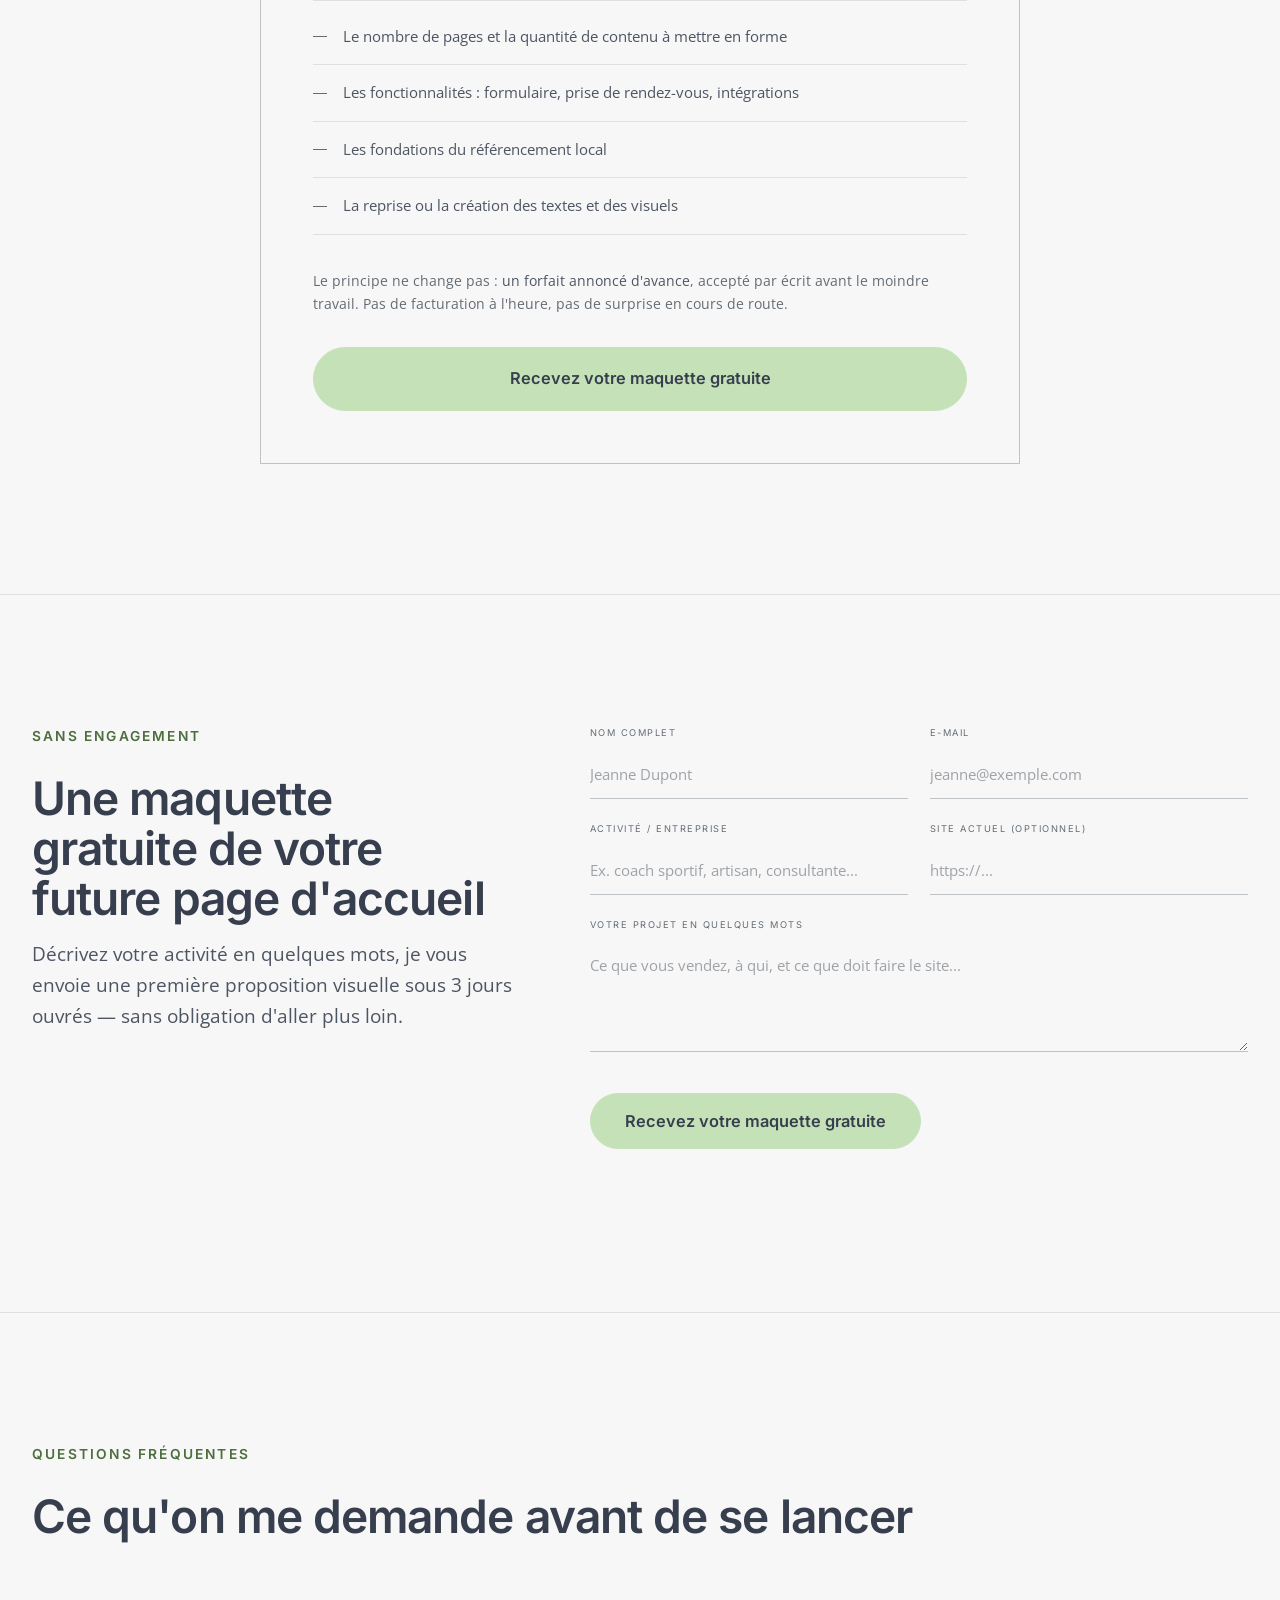
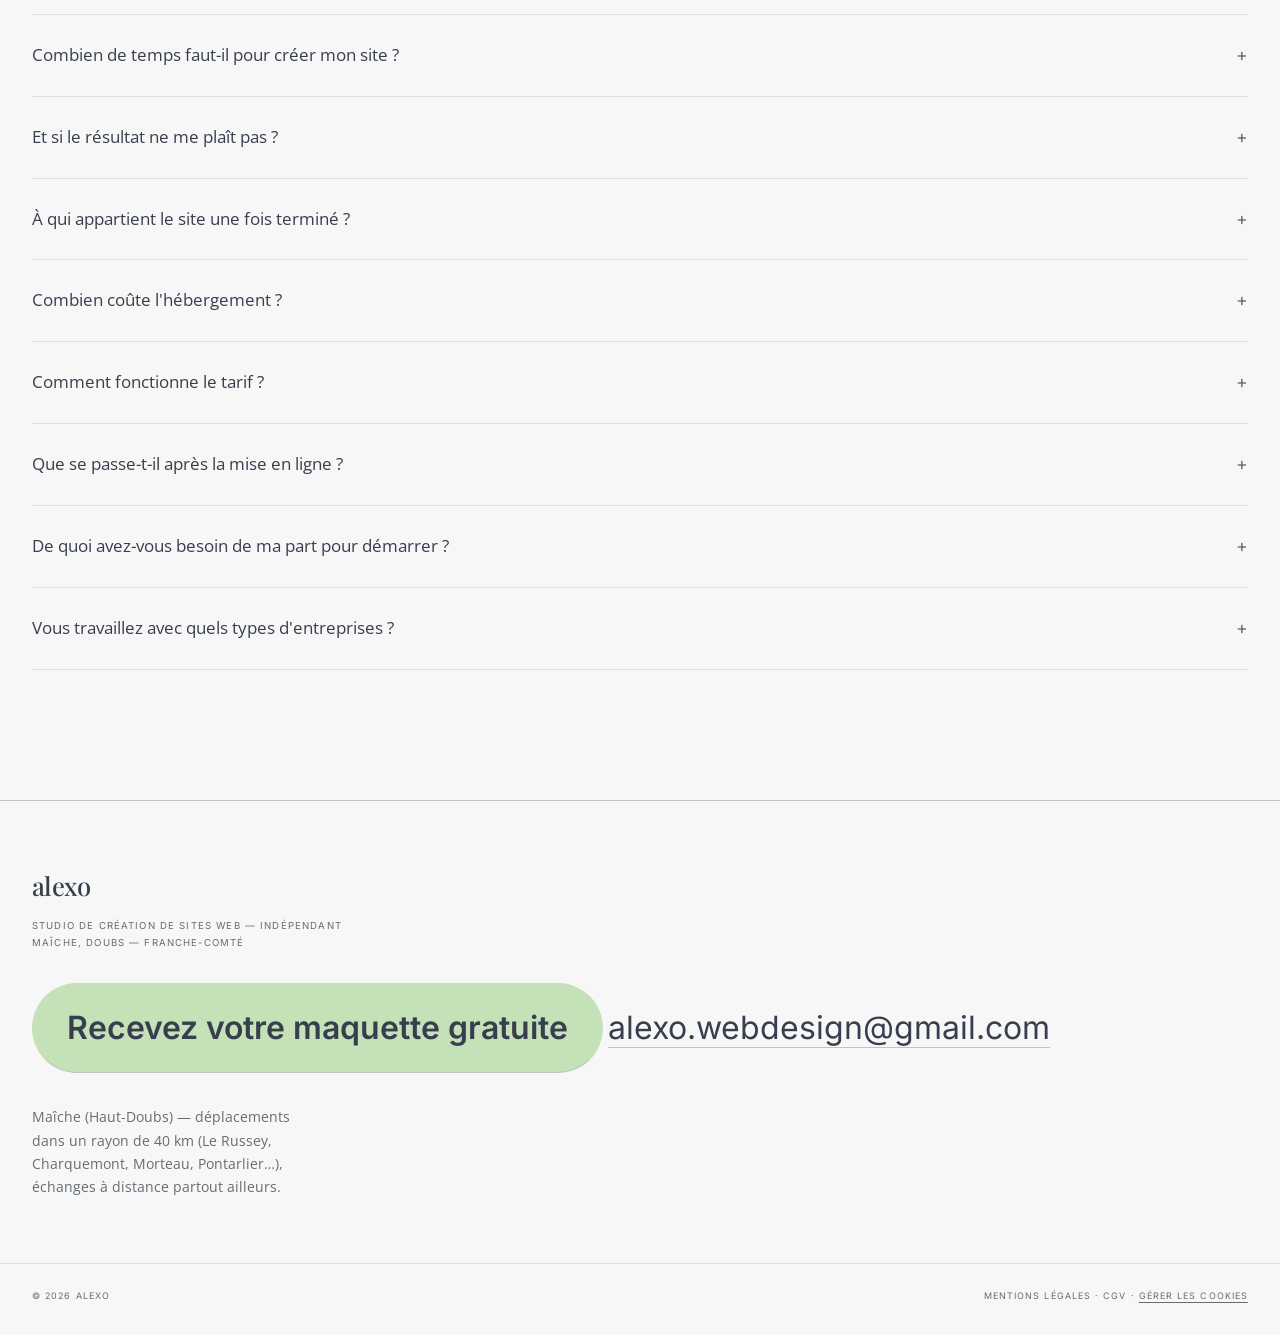
==== commit f95c3baf: "Retirer les prix affichés au profit d'un bloc « sur devis » Les trois cartes chiffrées laissent plac" ====
--- a/index.html
+++ b/index.html
@@ -4,7 +4,7 @@
   <meta charset="utf-8" />
   <title>Alexo — Création de sites web à Maîche (Haut-Doubs)</title>
   <meta name="viewport" content="width=device-width, initial-scale=1" />
-  <meta name="description" content="Alexo crée des sites vitrines sur-mesure pour les indépendants et petites entreprises de Maîche et du Haut-Doubs. Sites, référencement et automatisation à partir de 1497€. Maquette gratuite sans engagement." />
+  <meta name="description" content="Alexo crée des sites vitrines sur-mesure pour les indépendants et petites entreprises de Maîche et du Haut-Doubs. Sites, référencement et automatisation sur devis. Maquette gratuite sans engagement." />
   <link rel="canonical" href="https://alexowebdesign.com/" />
   <link rel="icon" href="/favicon-v2.svg" type="image/svg+xml" />
   <link rel="icon" type="image/png" sizes="32x32" href="/assets/img/favicon-32.png" />
@@ -19,7 +19,7 @@
   <!-- Partage sur les réseaux sociaux -->
   <meta property="og:type" content="website" />
   <meta property="og:title" content="Alexo — Création de sites web à Maîche (Haut-Doubs)" />
-  <meta property="og:description" content="Sites vitrines sur-mesure pour les indépendants et petites entreprises de Maîche et du Haut-Doubs. Sites, référencement et automatisation à partir de 1497€. Maquette gratuite sans engagement." />
+  <meta property="og:description" content="Sites vitrines sur-mesure pour les indépendants et petites entreprises de Maîche et du Haut-Doubs. Sites, référencement et automatisation sur devis. Maquette gratuite sans engagement." />
   <meta property="og:url" content="https://alexowebdesign.com/" />
   <meta property="og:locale" content="fr_FR" />
   <meta property="og:image" content="https://alexowebdesign.com/assets/img/og-image.png" />
@@ -28,7 +28,7 @@
   <meta name="twitter:card" content="summary_large_image" />
   <meta name="twitter:image" content="https://alexowebdesign.com/assets/img/og-image.png" />
 
-  <link rel="stylesheet" href="assets/css/style.css?v=15" />
+  <link rel="stylesheet" href="assets/css/style.css?v=16" />
 </head>
 <body>
 
@@ -366,69 +366,24 @@
     <div class="container">
       <div class="section-head reveal">
         <p class="eyebrow">Tarifs</p>
-        <h2>Trois formules, <em>sans surprise</em></h2>
-      </div>
-      <div class="price-grid">
-
-        <div class="price-card reveal">
-          <div class="price-top">
-            <h3>Site Vitrine</h3>
-            <div class="price-amount">
-              <span class="price-num" data-value="1497">1497&nbsp;€</span>
-              <span class="price-note">forfait</span>
-            </div>
-            <p class="price-deposit">Acompte de 500&nbsp;€ pour démarrer.</p>
-          </div>
-          <ul class="price-list">
-            <li>Site d'une seule page</li>
-            <li>Design responsive, adapté à tous les écrans</li>
-            <li>Formulaire de contact fonctionnel</li>
-            <li>Jusqu'à 3 séries de révisions offertes</li>
-            <li>Livraison en 1 à 2 semaines</li>
-          </ul>
-          <a class="btn btn-ghost price-cta" href="#maquette">Recevez votre maquette gratuite</a>
-        </div>
-
-        <div class="price-card price-card-feature reveal">
-          <p class="price-flag">Recommandé</p>
-          <div class="price-top">
-            <h3>Forfait Recommandé</h3>
-            <div class="price-amount">
-              <span class="price-num" data-value="2997">2997&nbsp;€</span>
-              <span class="price-note">forfait</span>
-            </div>
-            <p class="price-deposit">Acompte de 500&nbsp;€ pour démarrer.</p>
-          </div>
-          <ul class="price-list">
-            <li>Site de 4 à 6 pages</li>
-            <li>Design responsive, adapté à tous les écrans</li>
-            <li>Formulaire de contact fonctionnel</li>
-            <li>Fondations SEO intégrées</li>
-            <li>Jusqu'à 3 séries de révisions offertes</li>
-            <li>Livraison en 1 à 2 semaines</li>
-          </ul>
-          <a class="btn btn-solid price-cta" href="#maquette">Recevez votre maquette gratuite</a>
-        </div>
-
-        <div class="price-card reveal">
-          <div class="price-top">
-            <h3>Site Premium</h3>
-            <div class="price-amount">
-              <span class="price-num" data-value="3997">3997&nbsp;€</span>
-              <span class="price-note">forfait</span>
-            </div>
-            <p class="price-deposit">Acompte de 500&nbsp;€ pour démarrer.</p>
-          </div>
-          <ul class="price-list">
-            <li>Site de 6 à 10 pages</li>
-            <li>Extensions et intégrations sur-mesure</li>
-            <li>Fondations SEO intégrées</li>
-            <li>Jusqu'à 3 séries de révisions offertes</li>
-            <li>Accompagnement à la prise en main</li>
-          </ul>
-          <a class="btn btn-ghost price-cta" href="#maquette">Recevez votre maquette gratuite</a>
-        </div>
-
+        <h2>Chaque projet est <em>chiffré sur mesure</em></h2>
+      </div>
+
+      <div class="price-card price-card-solo reveal">
+        <div class="price-top">
+          <h3>Ce qui fait le prix</h3>
+          <div class="price-amount">
+            <span class="price-note">devis gratuit, sans engagement</span>
+          </div>
+        </div>
+        <ul class="price-list">
+          <li>Le nombre de pages et la quantité de contenu à mettre en forme</li>
+          <li>Les fonctionnalités : formulaire, prise de rendez-vous, intégrations</li>
+          <li>Les fondations du référencement local</li>
+          <li>La reprise ou la création des textes et des visuels</li>
+        </ul>
+        <p class="price-terms">Le principe ne change pas : <b>un forfait annoncé d'avance</b>, accepté par écrit avant le moindre travail. Pas de facturation à l'heure, pas de surprise en cours de route.</p>
+        <a class="btn btn-solid price-cta" href="#maquette">Recevez votre maquette gratuite</a>
       </div>
     </div>
   </section>
@@ -523,8 +478,8 @@
         <details class="faq-item">
           <summary>Comment fonctionne le tarif ?</summary>
           <div class="faq-answer">
-            <p>Trois forfaits annoncés d'avance : 1497 € pour un site vitrine d'une page, 2997 € pour un site de 4 à 6 pages avec les fondations du référencement, 3997 € pour un site de 6 à 10 pages avec extensions sur-mesure.</p>
-            <p>Un acompte de 500 € lance les travaux dans les trois cas. Le solde est réglé à la livraison.</p>
+            <p>Chaque site est chiffré sur mesure, selon le nombre de pages et les fonctionnalités dont vous avez besoin. Le devis est gratuit et sans engagement.</p>
+            <p>C'est toujours un forfait annoncé d'avance, jamais une facturation à l'heure : un acompte lance les travaux, le solde est réglé à la livraison.</p>
           </div>
         </details>
 
@@ -594,6 +549,6 @@
   </div>
 </aside>
 
-<script src="assets/js/main.js?v=15"></script>
+<script src="assets/js/main.js?v=16"></script>
 </body>
 </html>
--- a/assets/css/style.css
+++ b/assets/css/style.css
@@ -1173,6 +1173,18 @@
 
 @media (max-width: 640px) { .price-card { padding: 32px 24px; } }
 
+/* Carte tarif unique (sans .price-grid) : laissée libre, elle s'étire sur toute
+   la largeur du conteneur et l'en-tête comme le bouton deviennent des barres
+   de 1200 px. On la ramène à une largeur de lecture, centrée. */
+.price-card-solo { max-width: 760px; margin-inline: auto; }
+
+/* Sous 560 px, le nom et la mention « devis gratuit » se partagent une ligne
+   trop étroite et se cassent chacun sur deux lignes : on empile. */
+@media (max-width: 560px) {
+  .price-card-solo .price-top { flex-direction: column; align-items: flex-start; gap: 10px; }
+  .price-card-solo .price-amount { text-align: left; }
+}
+
 /* ---------- maquette gratuite ---------- */
 .lead-grid {
   display: grid;
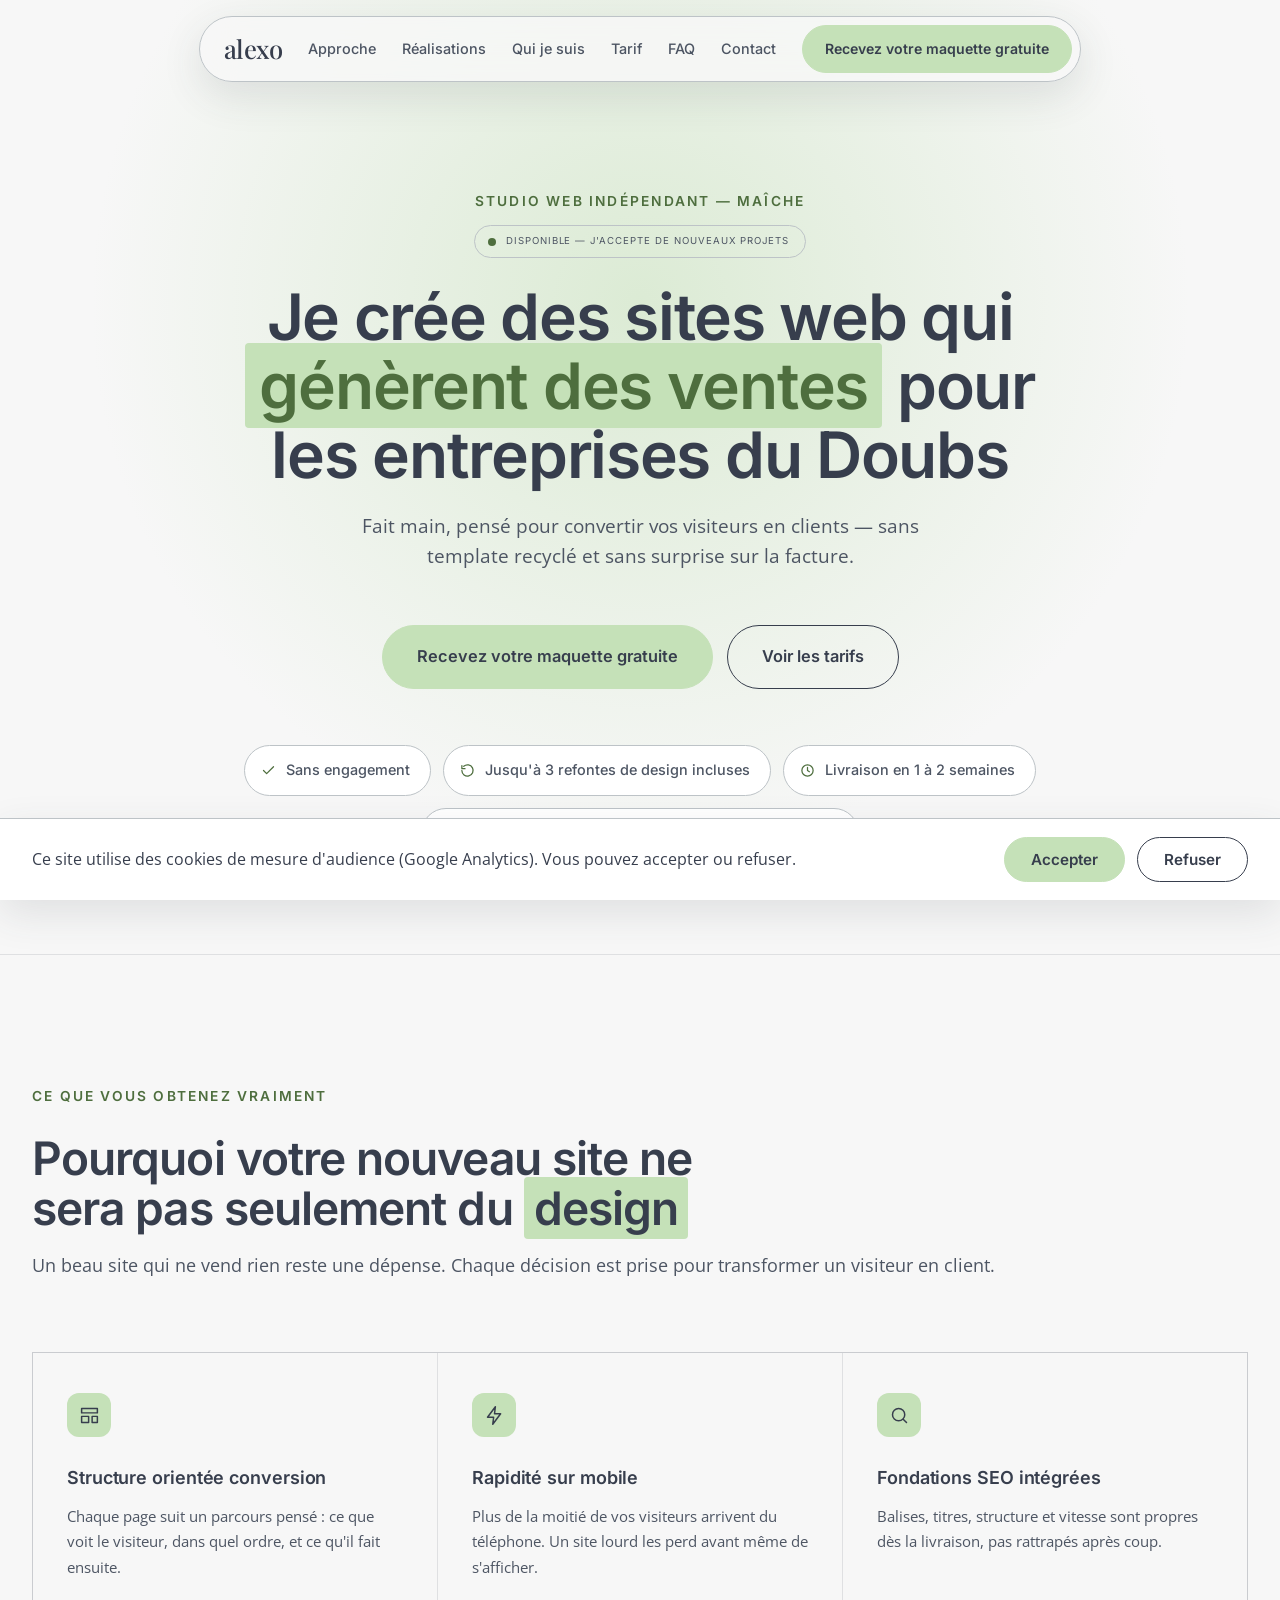
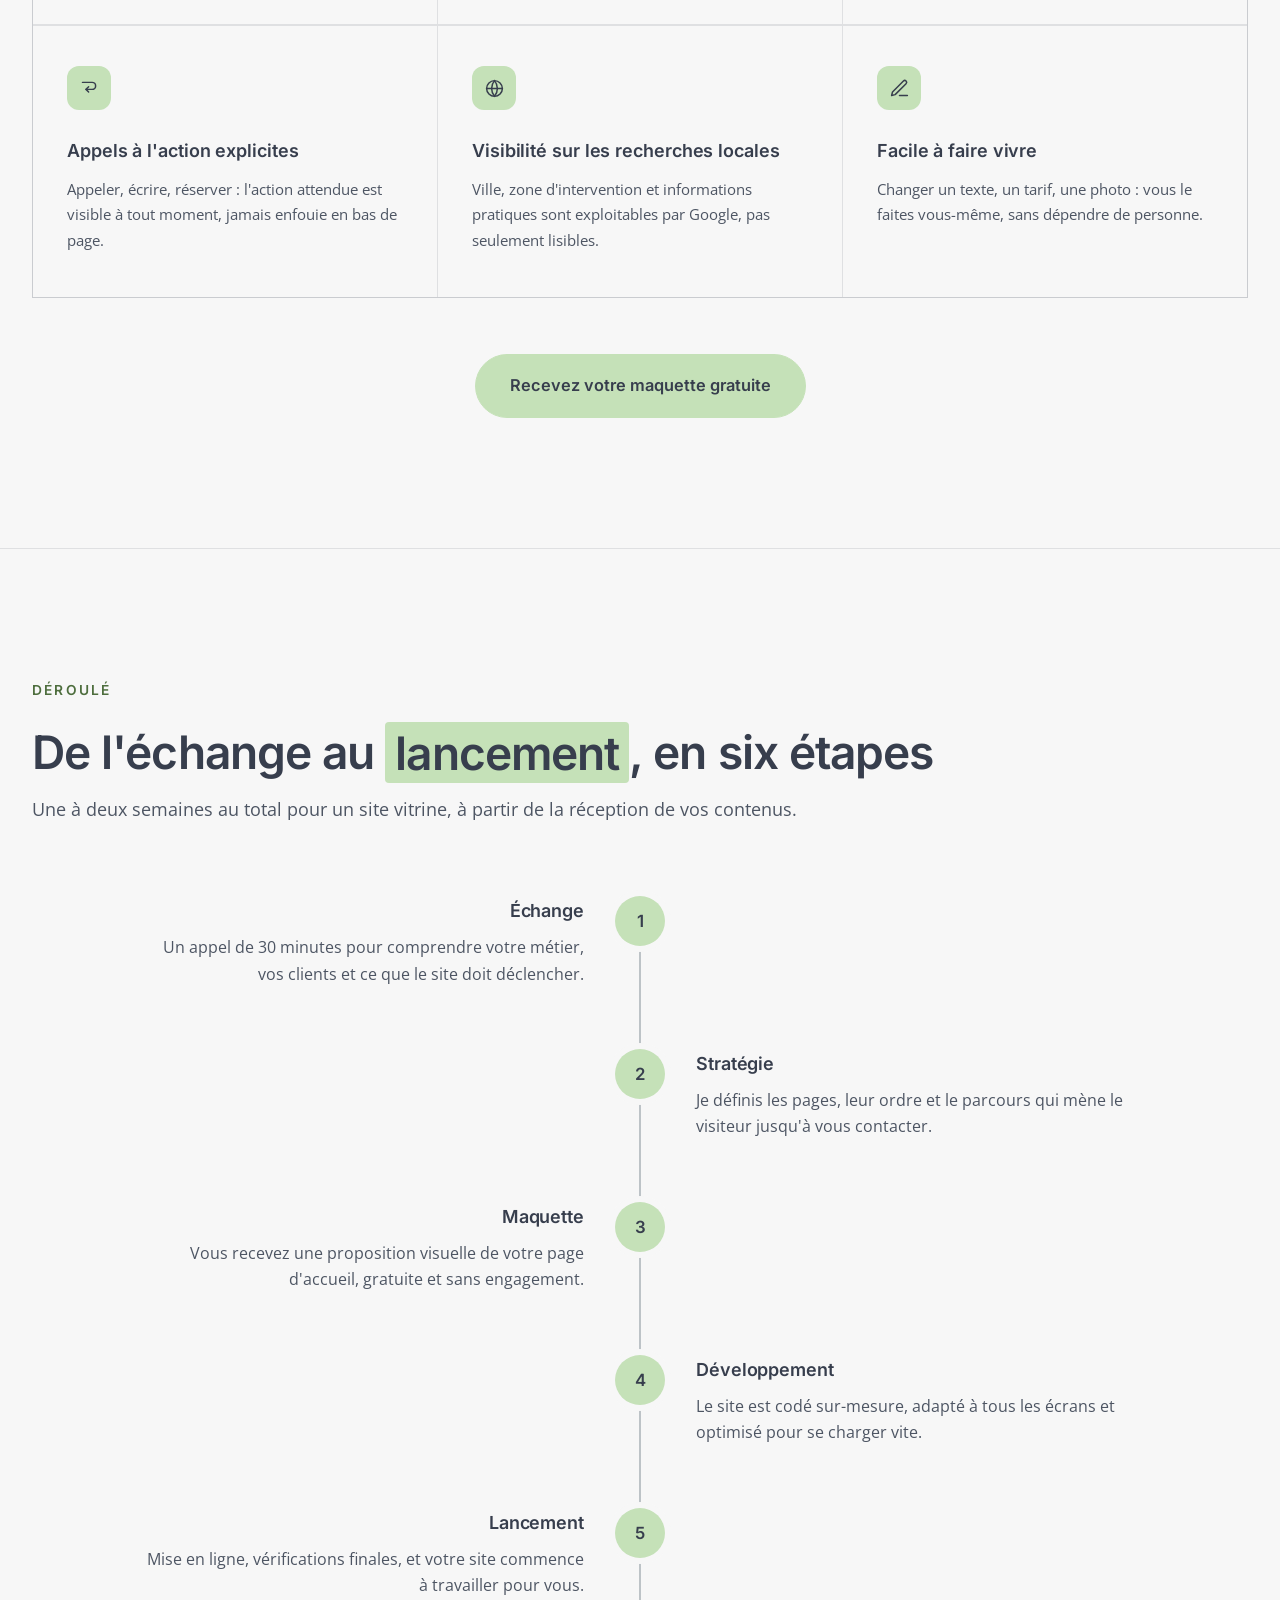
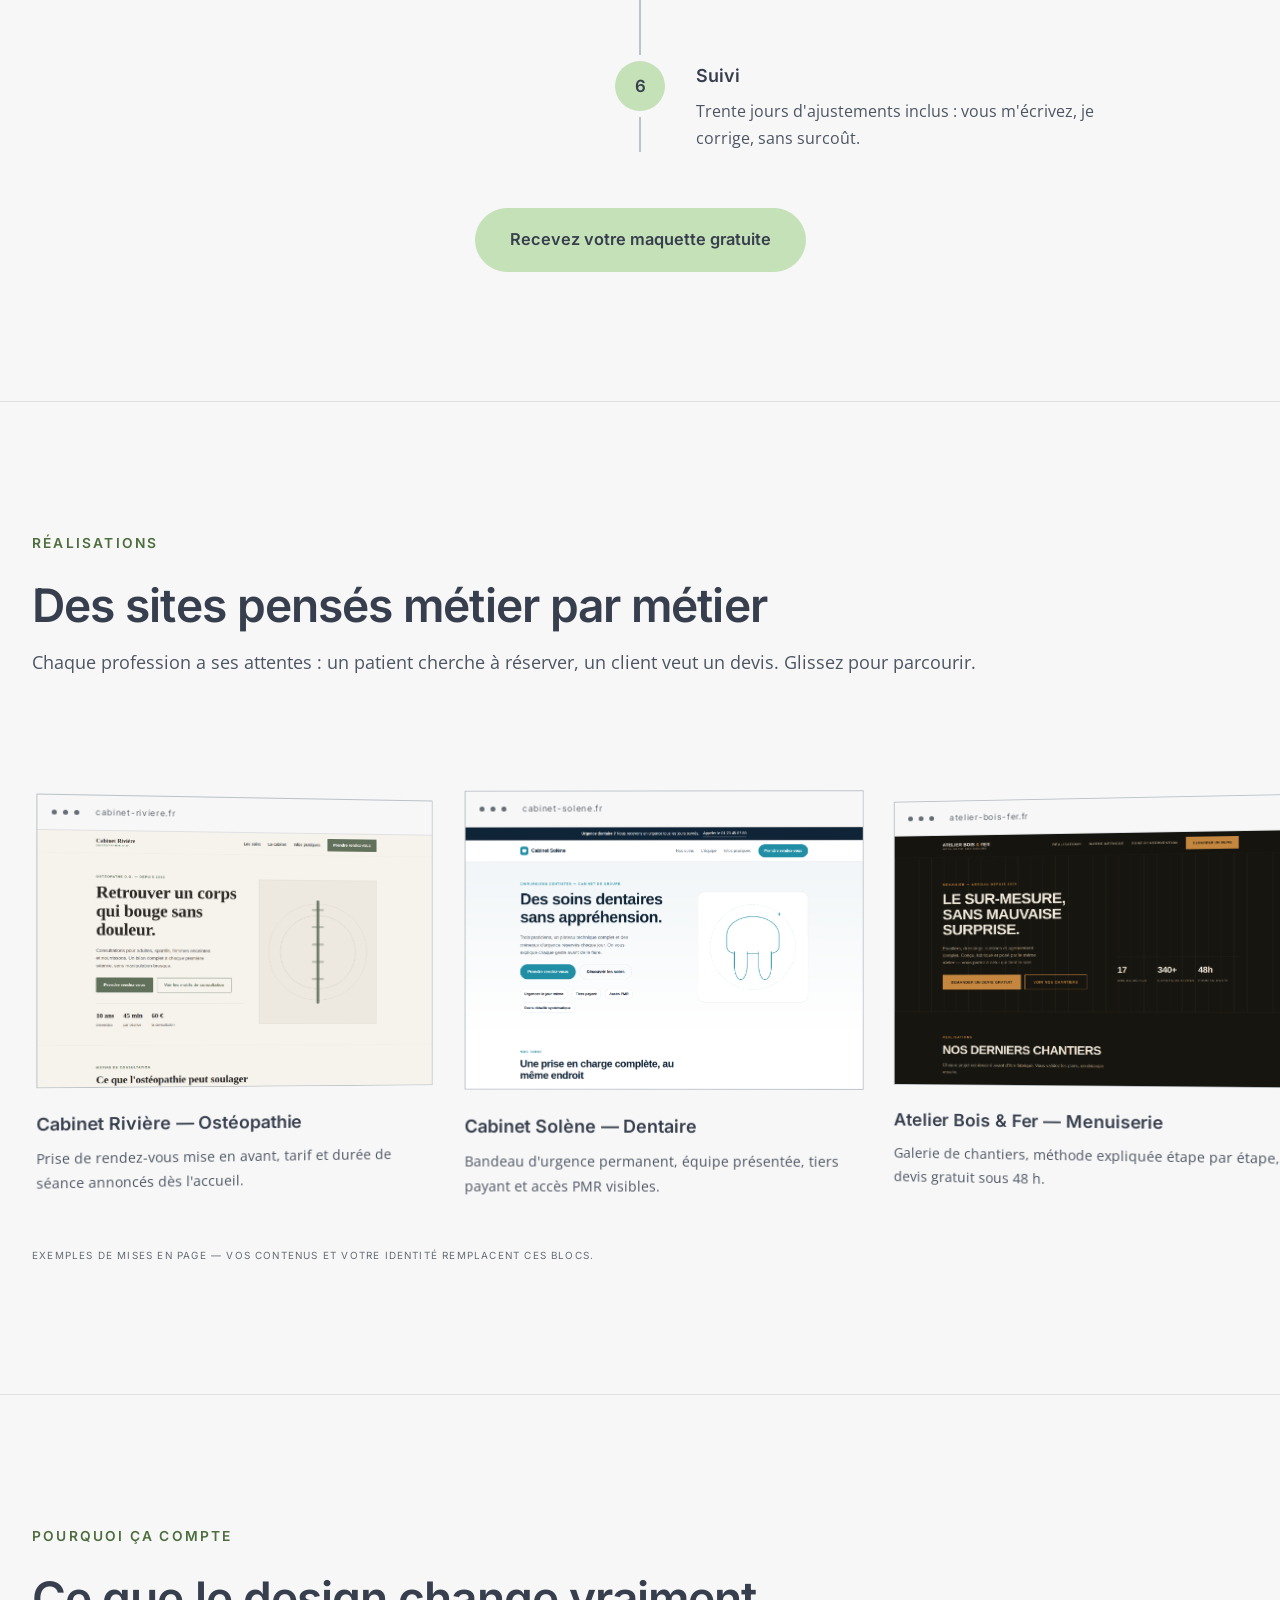
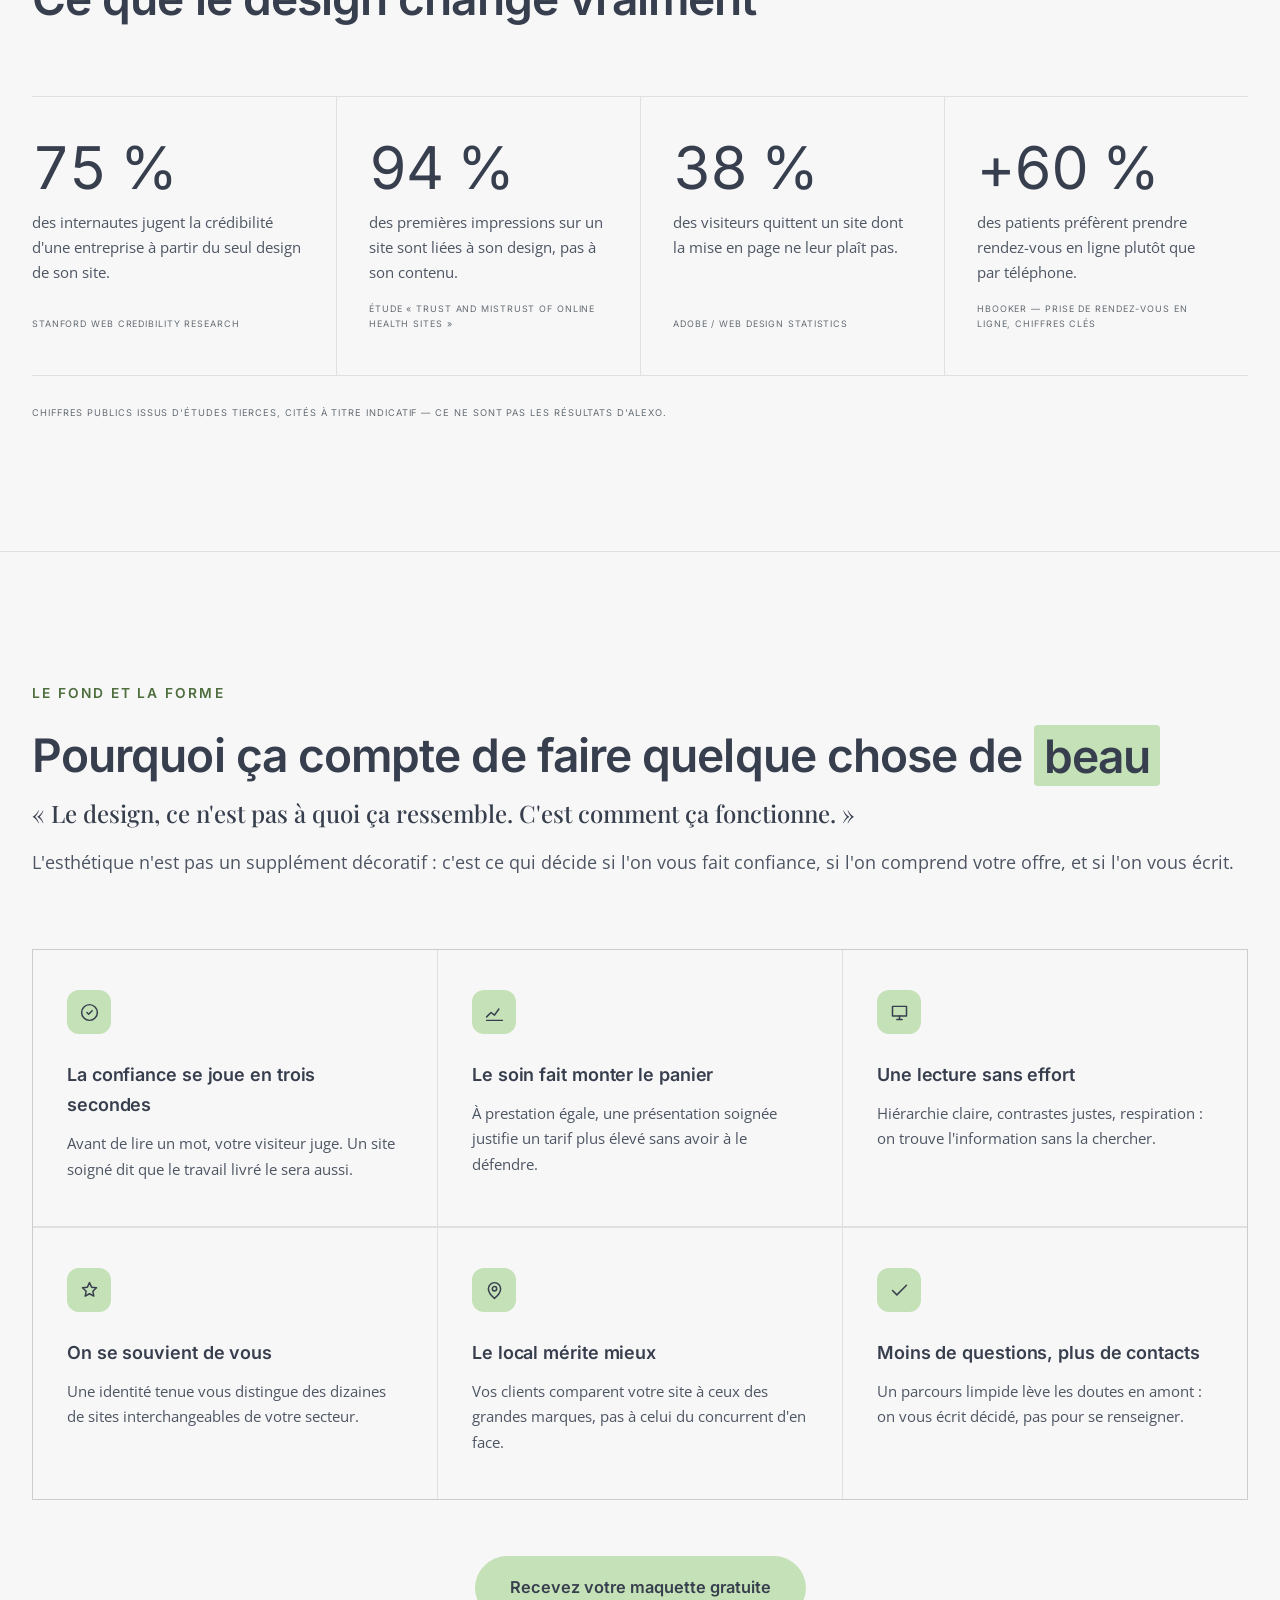
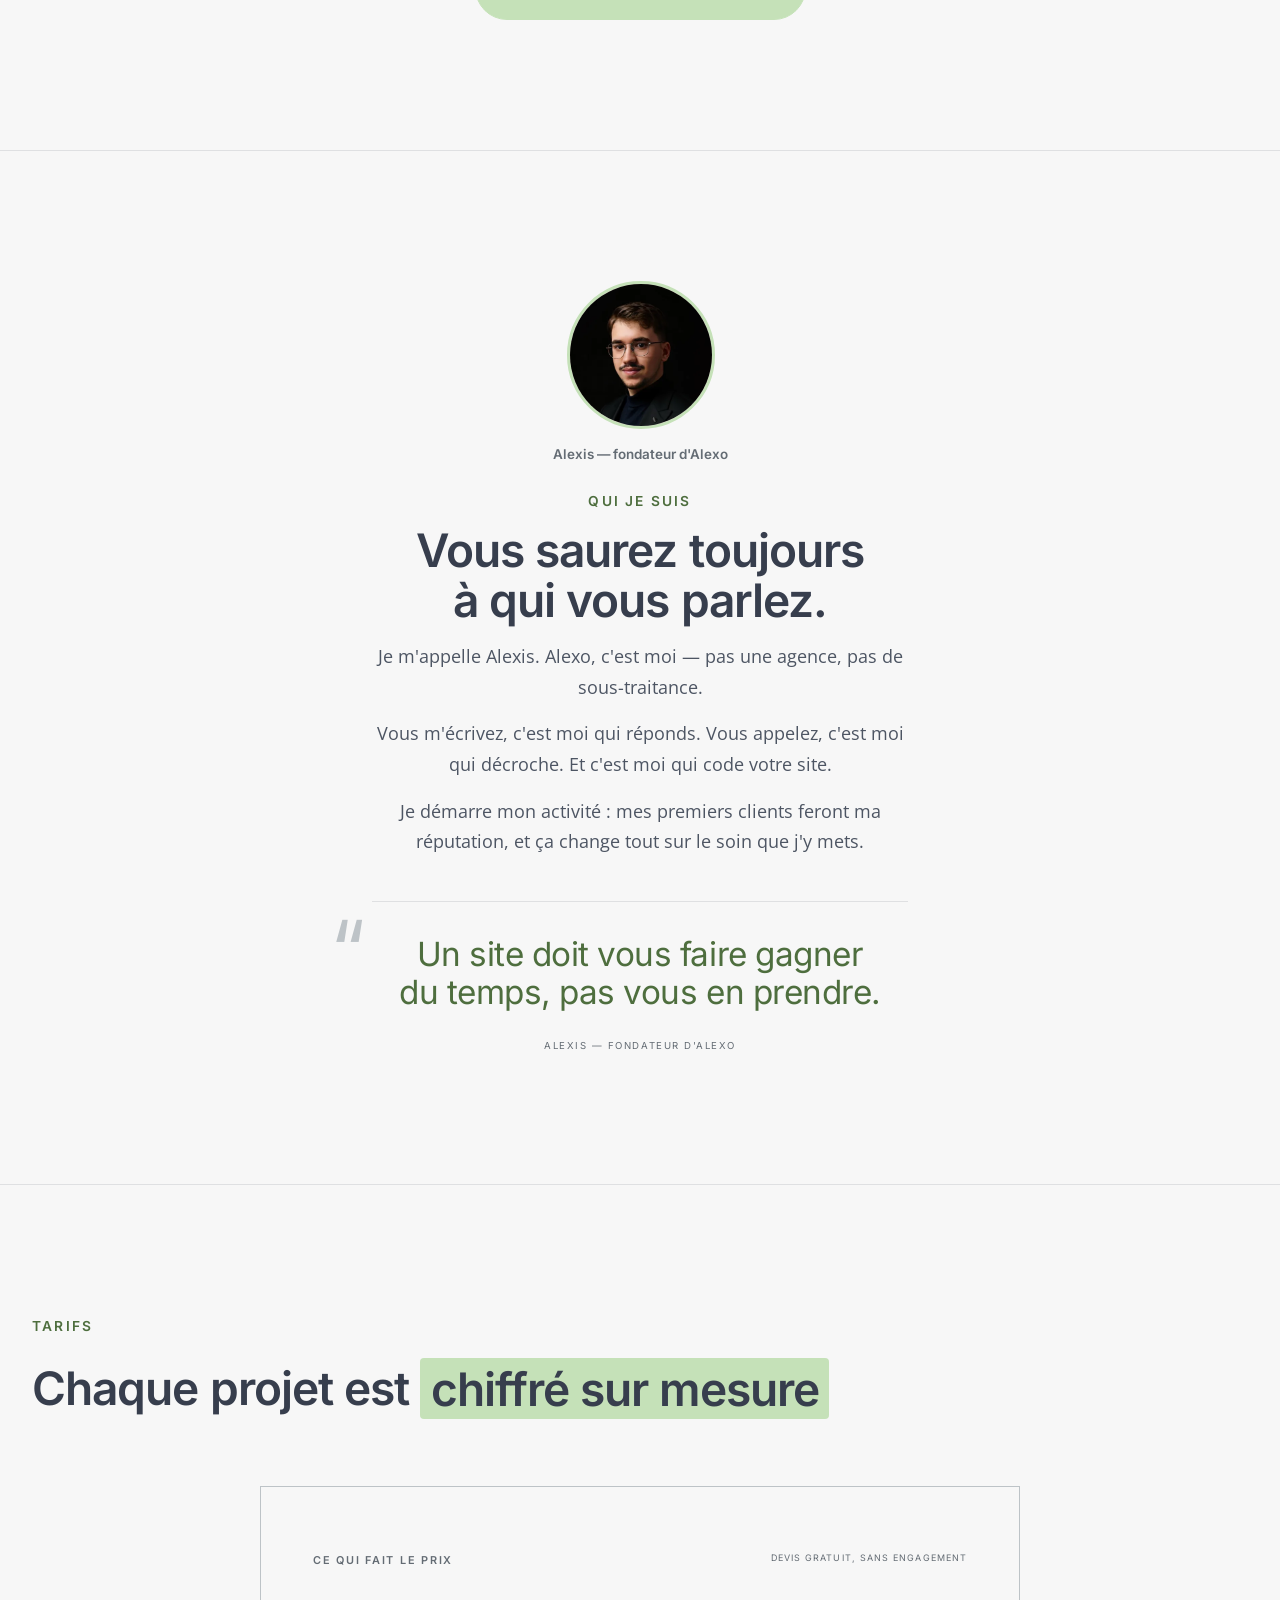
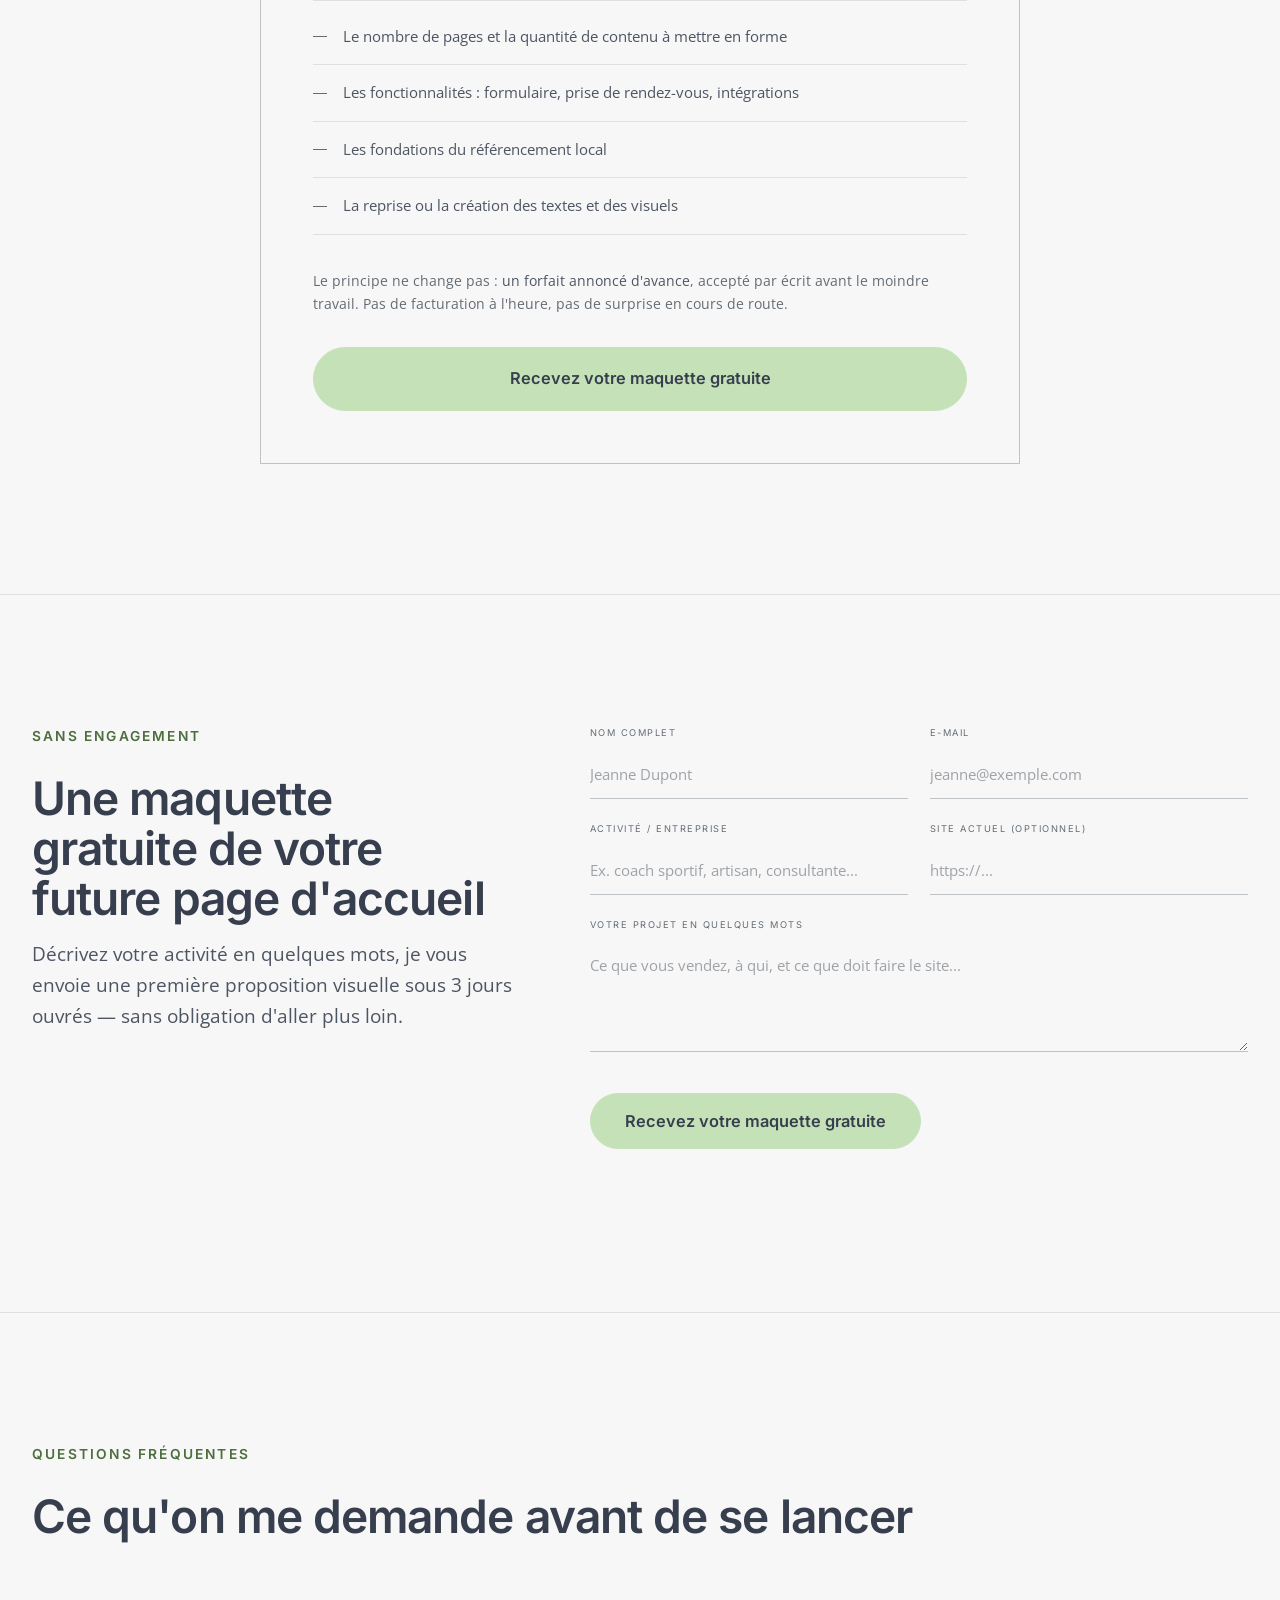
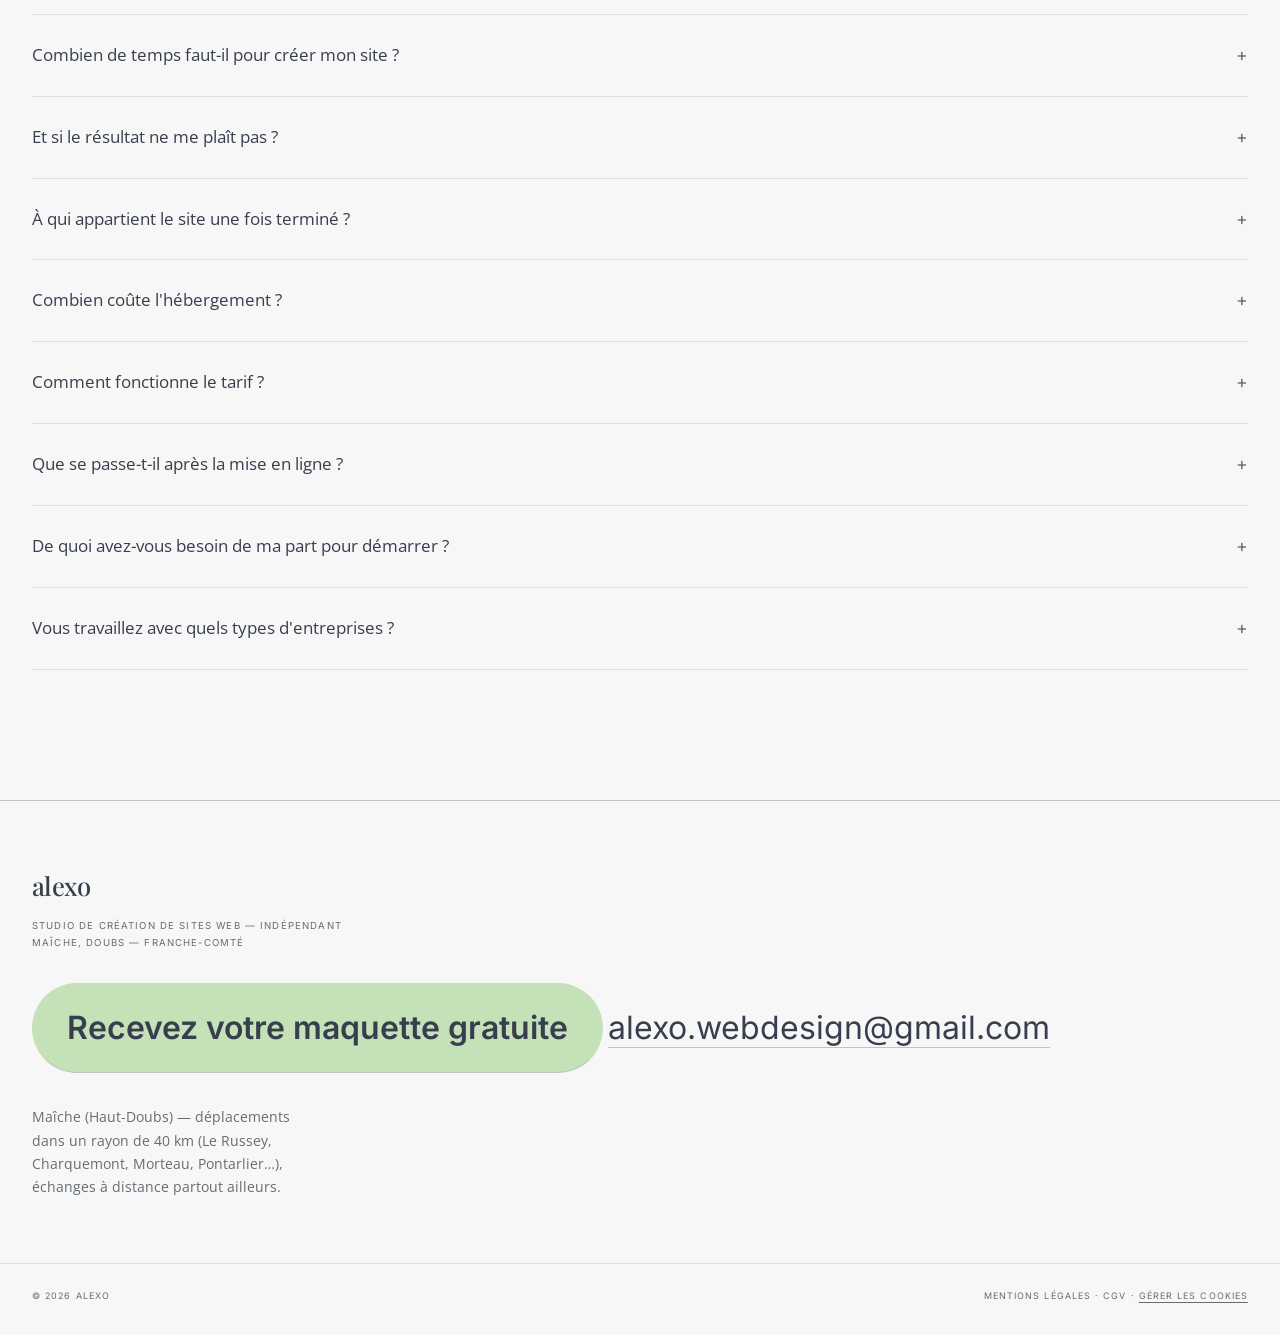
==== commit 9b516f1c: "Refondre l'article 3 des CGV autour d'un périmètre unique La nomenclature Site Vitrine / Forfait Rec" ====
--- a/index.html
+++ b/index.html
@@ -28,7 +28,7 @@
   <meta name="twitter:card" content="summary_large_image" />
   <meta name="twitter:image" content="https://alexowebdesign.com/assets/img/og-image.png" />
 
-  <link rel="stylesheet" href="assets/css/style.css?v=16" />
+  <link rel="stylesheet" href="assets/css/style.css?v=17" />
 </head>
 <body>
 
@@ -150,7 +150,7 @@
       <div class="section-head reveal">
         <p class="eyebrow">Déroulé</p>
         <h2>De l'échange au <em>lancement</em>, en six étapes</h2>
-        <p>Une à deux semaines au total pour le forfait Site Vitrine, à partir de la réception de vos contenus.</p>
+        <p>Une à deux semaines au total pour un site vitrine, à partir de la réception de vos contenus.</p>
       </div>
 
       <ol class="timeline">
@@ -549,6 +549,6 @@
   </div>
 </aside>
 
-<script src="assets/js/main.js?v=16"></script>
+<script src="assets/js/main.js?v=17"></script>
 </body>
 </html>
--- a/assets/css/style.css
+++ b/assets/css/style.css
@@ -1030,82 +1030,7 @@
 }
 
 /* ---------- tarif ---------- */
-.price-grid {
-  display: grid;
-  grid-template-columns: repeat(3, 1fr);
-  gap: 24px;
-  align-items: start;
-}
-@media (max-width: 1000px) { .price-grid { grid-template-columns: 1fr; max-width: 560px; } }
-
 .price-card { display: flex; flex-direction: column; }
-
-/* L'offre mise en avant se distingue par la bordure et le fond, pas par une
-   taille différente : les trois cartes restent alignées.
-   Sélecteur doublé volontairement : la règle .price-card générique est
-   déclarée plus bas et repose son `border` en raccourci, ce qui écraserait
-   un simple .price-card-feature à spécificité égale. */
-.price-card.price-card-feature {
-  border-color: var(--green);
-  background: var(--ink-raised);
-}
-
-/* Trois cartes côte à côte : l'en-tête du bloc unique était pensé pour une
-   pleine largeur (nom à gauche, prix à droite). Dans une colonne étroite il
-   faut empiler, sinon le nom et le prix se croisent. */
-.price-grid .price-card { padding: 36px 30px; }
-.price-grid .price-top {
-  flex-direction: column;
-  align-items: flex-start;
-  gap: 10px;
-  padding-bottom: 22px;
-}
-/* .price-amount est aligné à droite dans le bloc large d'origine ; en
-   colonne étroite tout doit repartir de la gauche, sous le nom. */
-.price-grid .price-amount {
-  display: flex;
-  align-items: baseline;
-  justify-content: flex-start;
-  flex-wrap: wrap;
-  gap: 4px 10px;
-  text-align: left;
-}
-.price-grid .price-num { font-size: clamp(2.2rem, 3.4vw, 3rem); }
-.price-grid .price-list li { font-size: .92rem; }
-
-/* « À partir de » occupe sa propre ligne au-dessus du montant : le prix reste
-   le premier élément que l'œil accroche, la nuance ne l'écrase pas. */
-.price-from {
-  flex-basis: 100%;
-  font-family: var(--font-mono);
-  font-size: .56rem;
-  letter-spacing: .16em;
-  text-transform: uppercase;
-  color: var(--chalk-mute);
-}
-
-/* Mention d'acompte : identique sur les trois cartes, pour qu'elle se lise
-   comme une règle de la maison et non comme une condition par forfait. */
-.price-deposit {
-  margin: 12px 0 0;
-  font-family: var(--font-mono);
-  font-size: .58rem;
-  letter-spacing: .1em;
-  text-transform: uppercase;
-  color: var(--green-dim);
-}
-.price-flag {
-  align-self: flex-start;
-  margin: 0 0 18px;
-  padding: 5px 13px;
-  border-radius: 999px;
-  background: var(--green);
-  color: var(--ink);
-  font-family: var(--font-mono);
-  font-size: .55rem;
-  letter-spacing: .14em;
-  text-transform: uppercase;
-}
 .price-card .price-cta { margin-top: auto; }
 
 .price-card {
@@ -1130,14 +1055,6 @@
   margin: 0;
 }
 .price-amount { text-align: right; }
-.price-num {
-  display: block;
-  font-family: var(--font-display);
-  font-size: clamp(2.8rem, 5vw, 4rem);
-  line-height: .9;
-  letter-spacing: -0.02em;
-  font-variant-numeric: tabular-nums;
-}
 .price-note {
   font-family: var(--font-mono);
   font-size: .56rem;
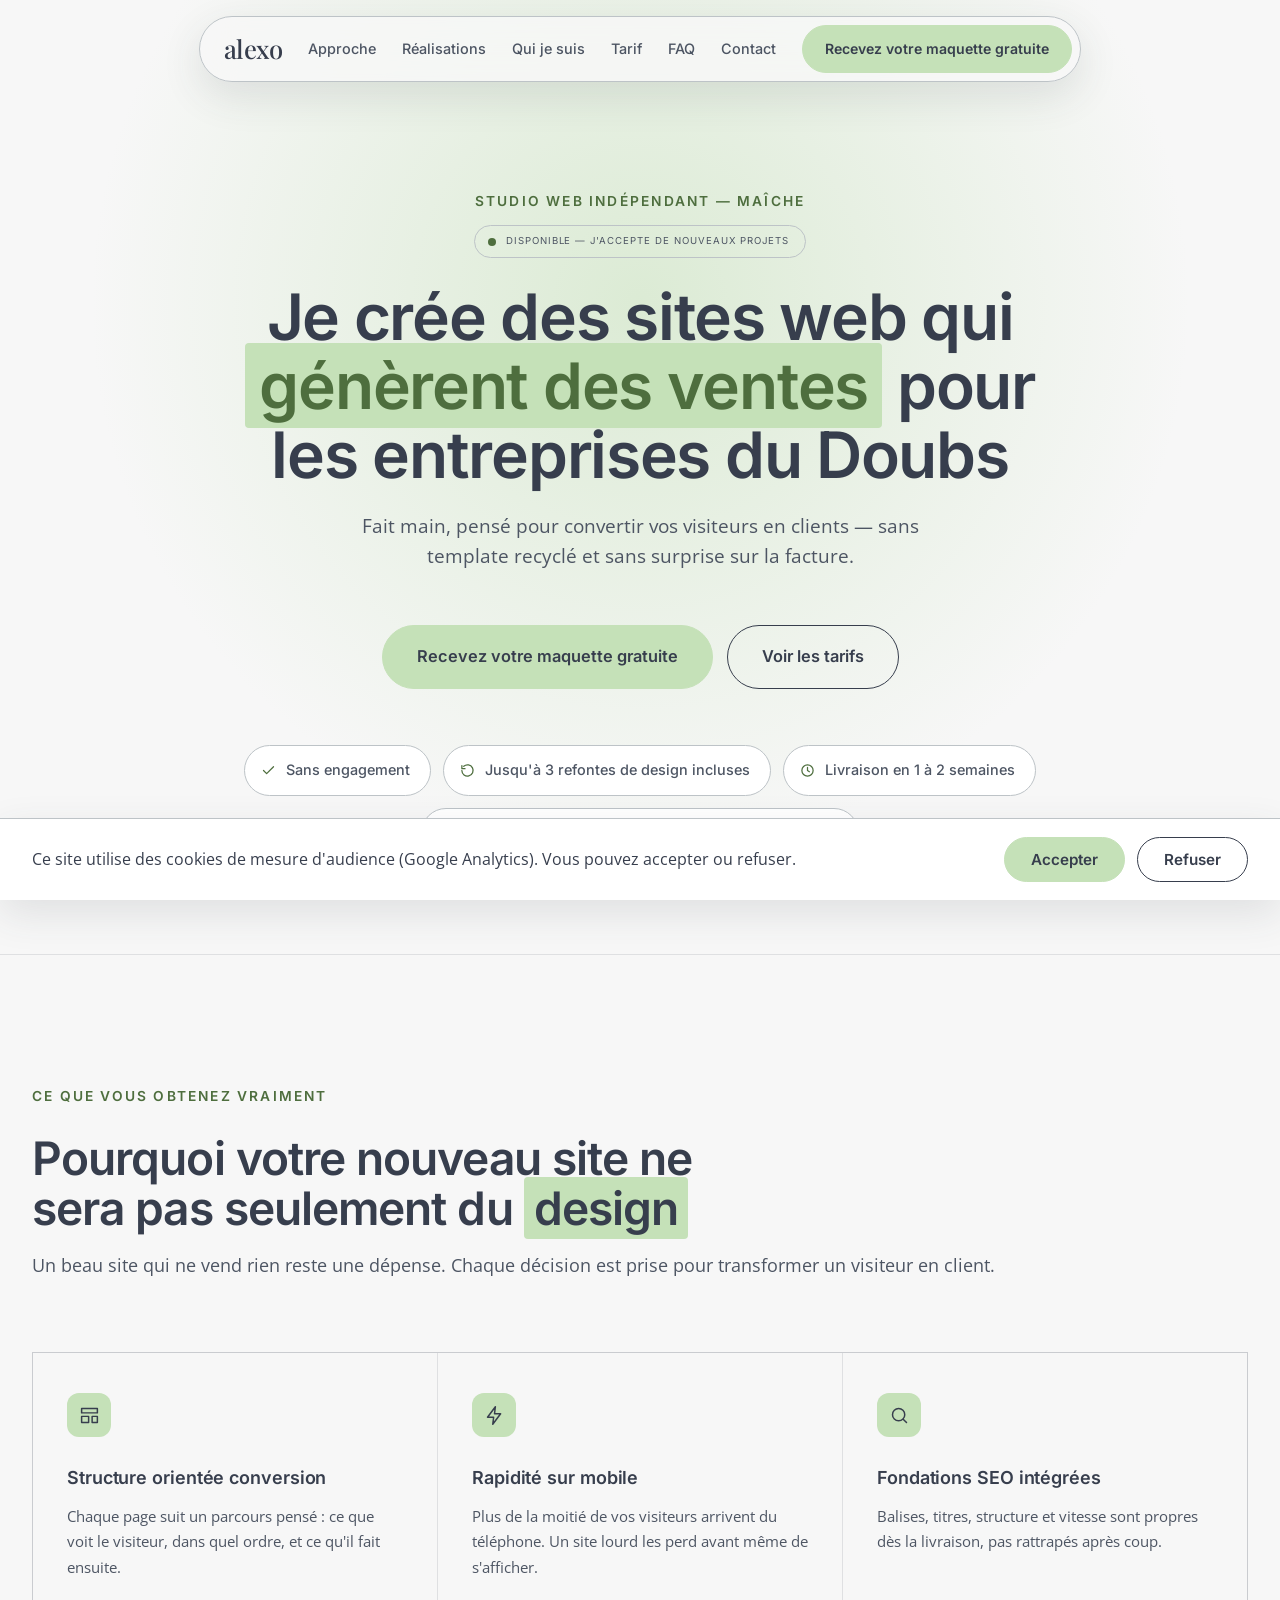
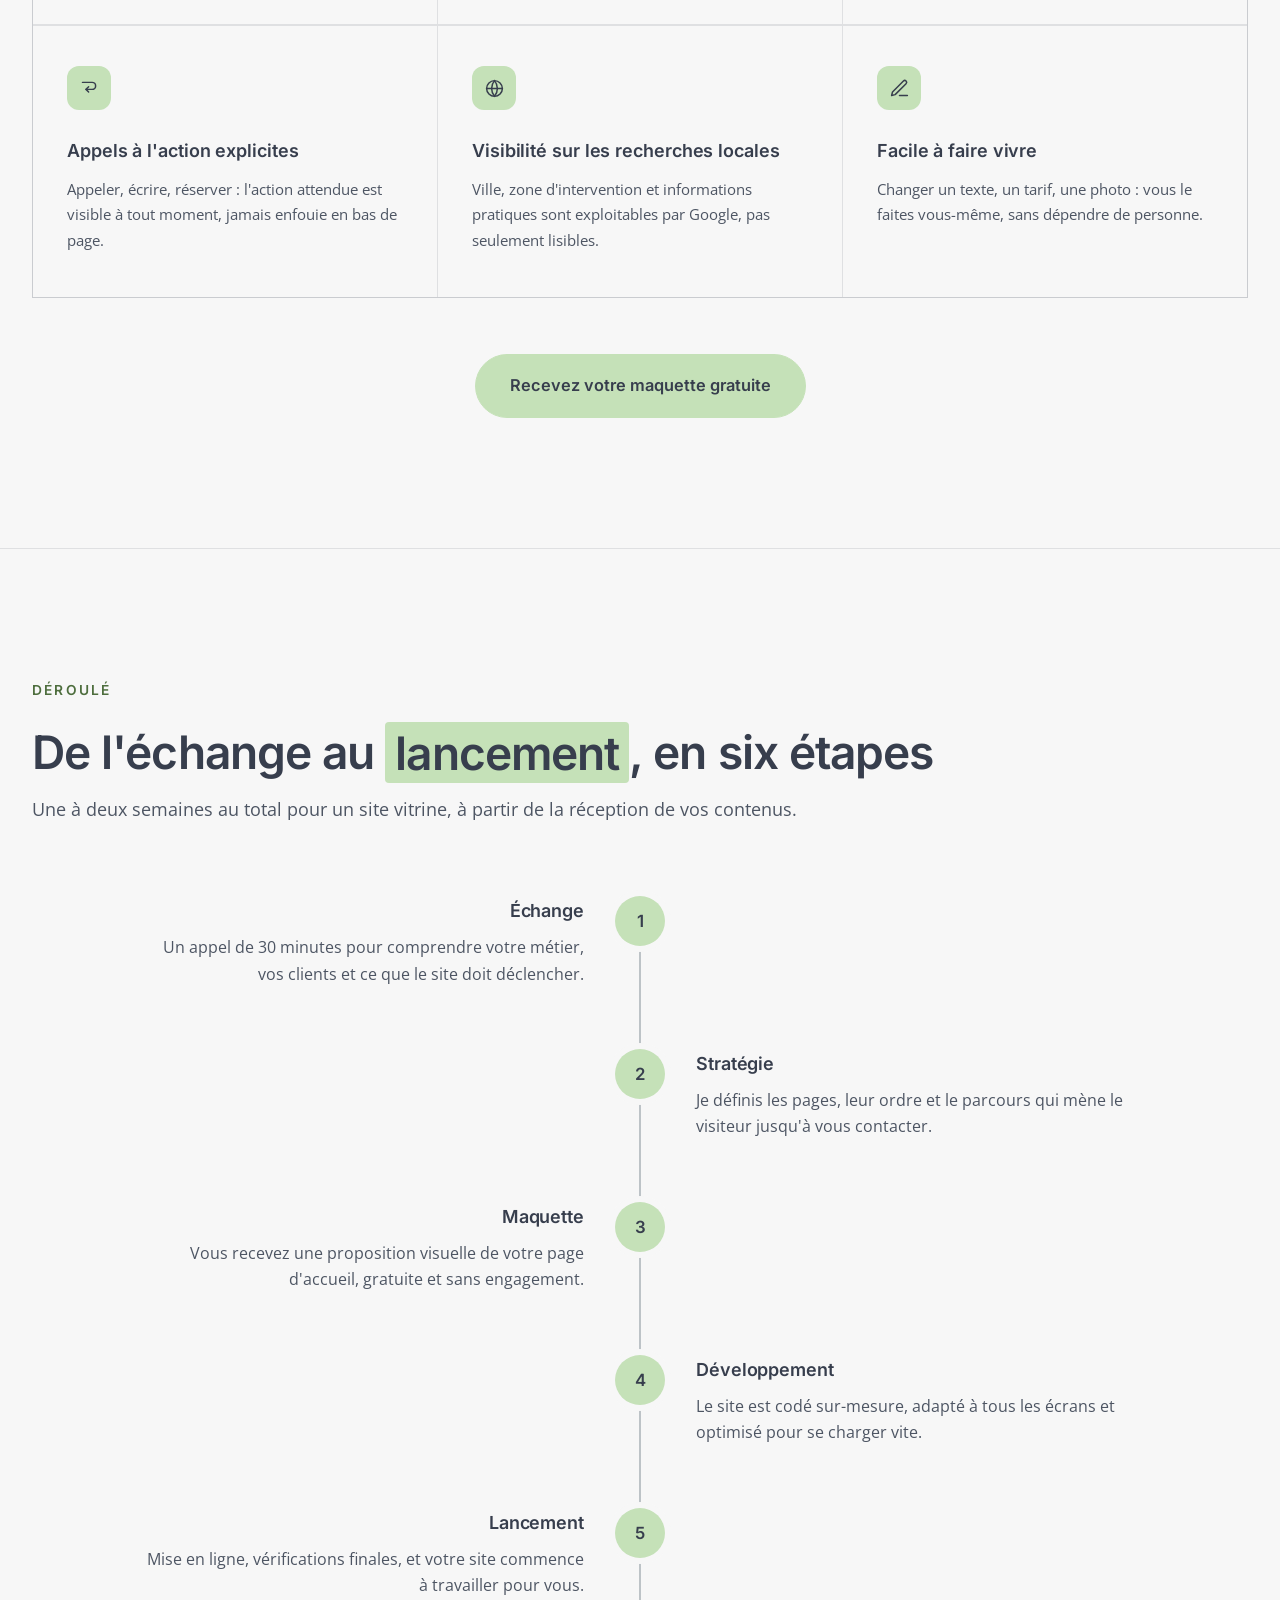
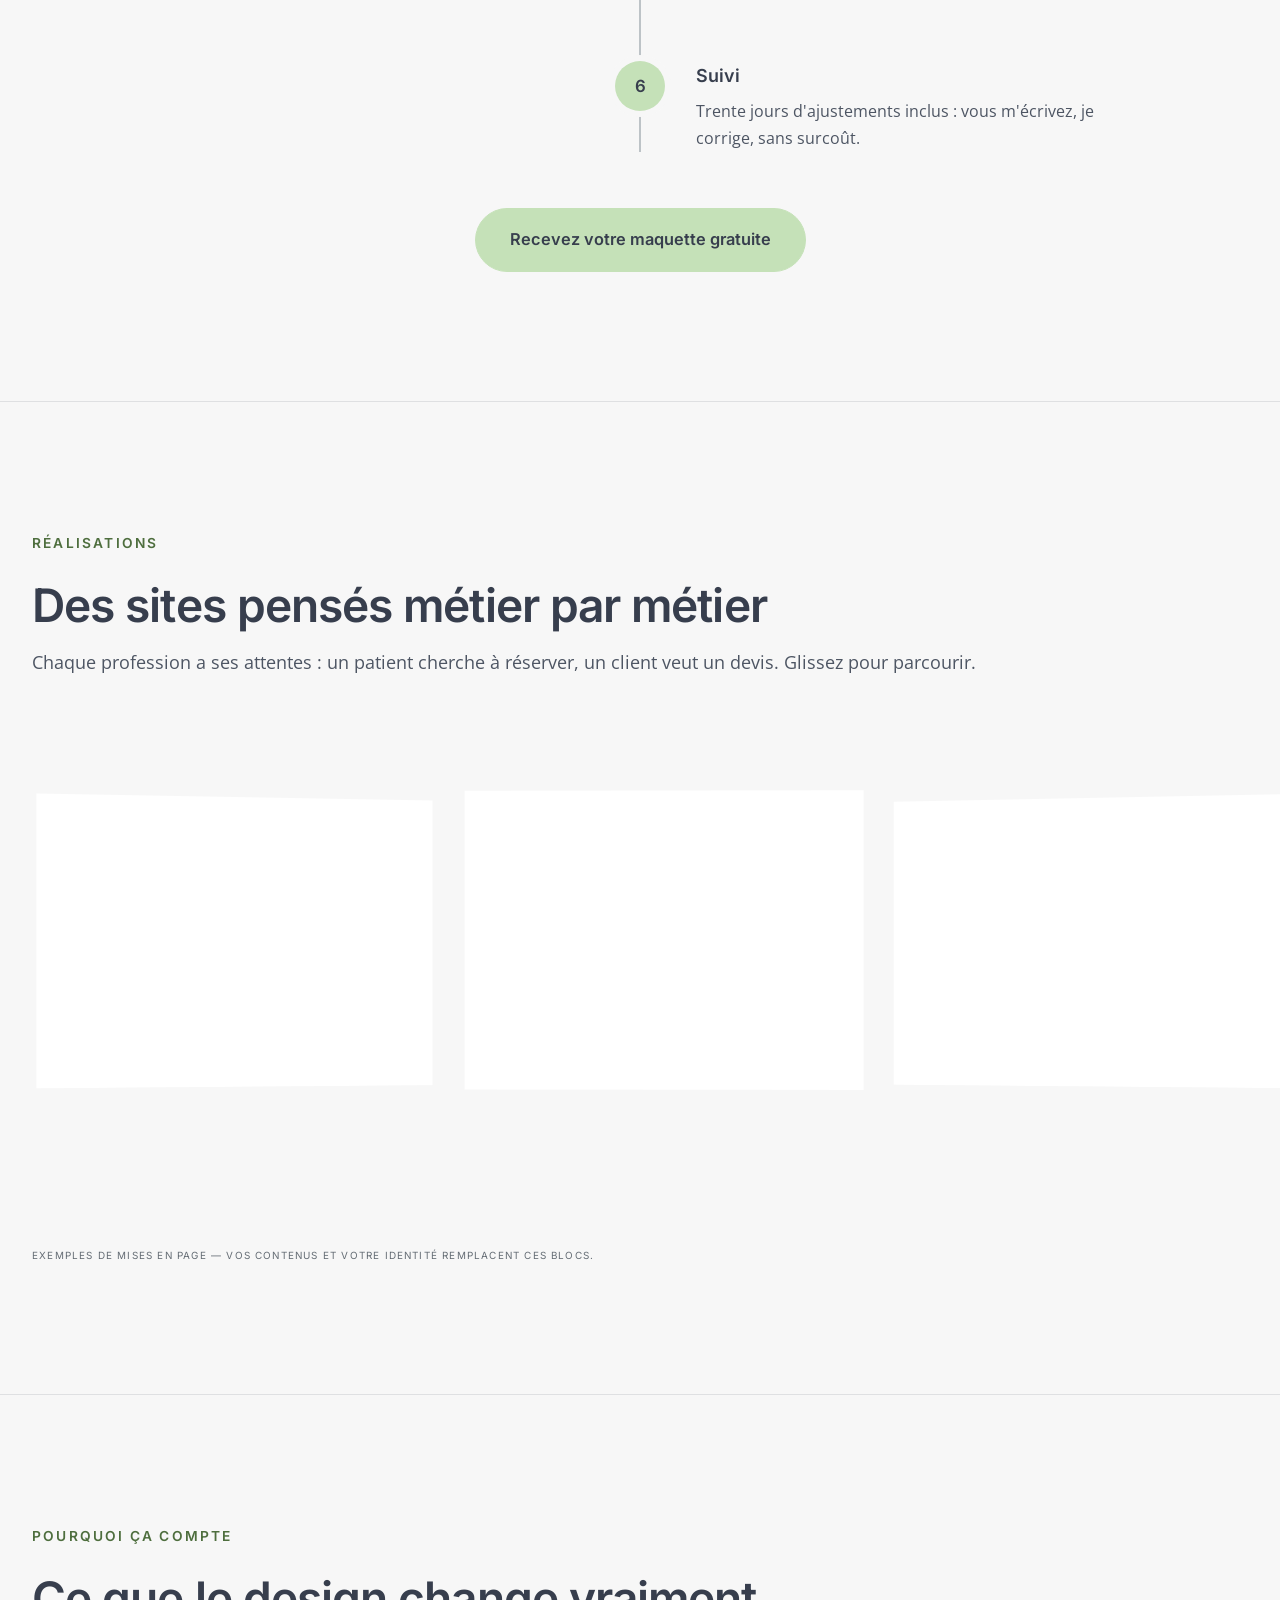
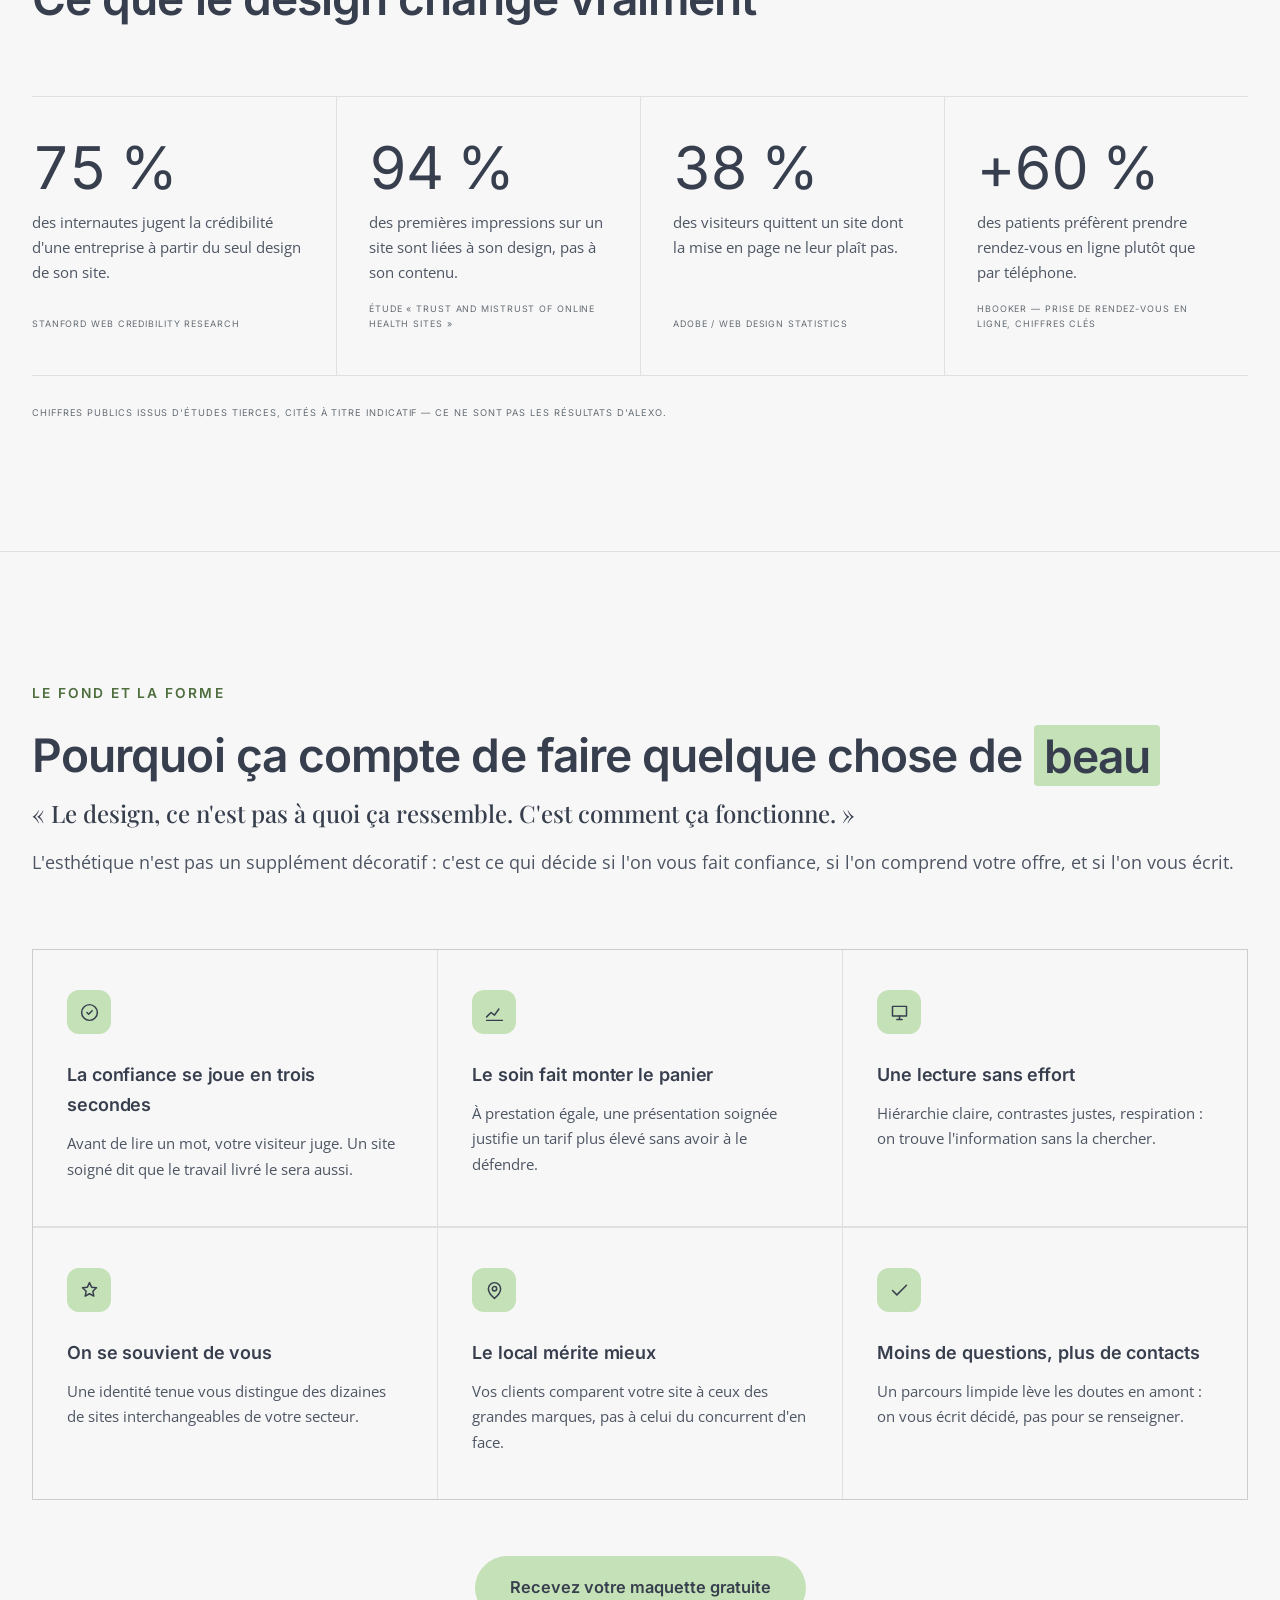
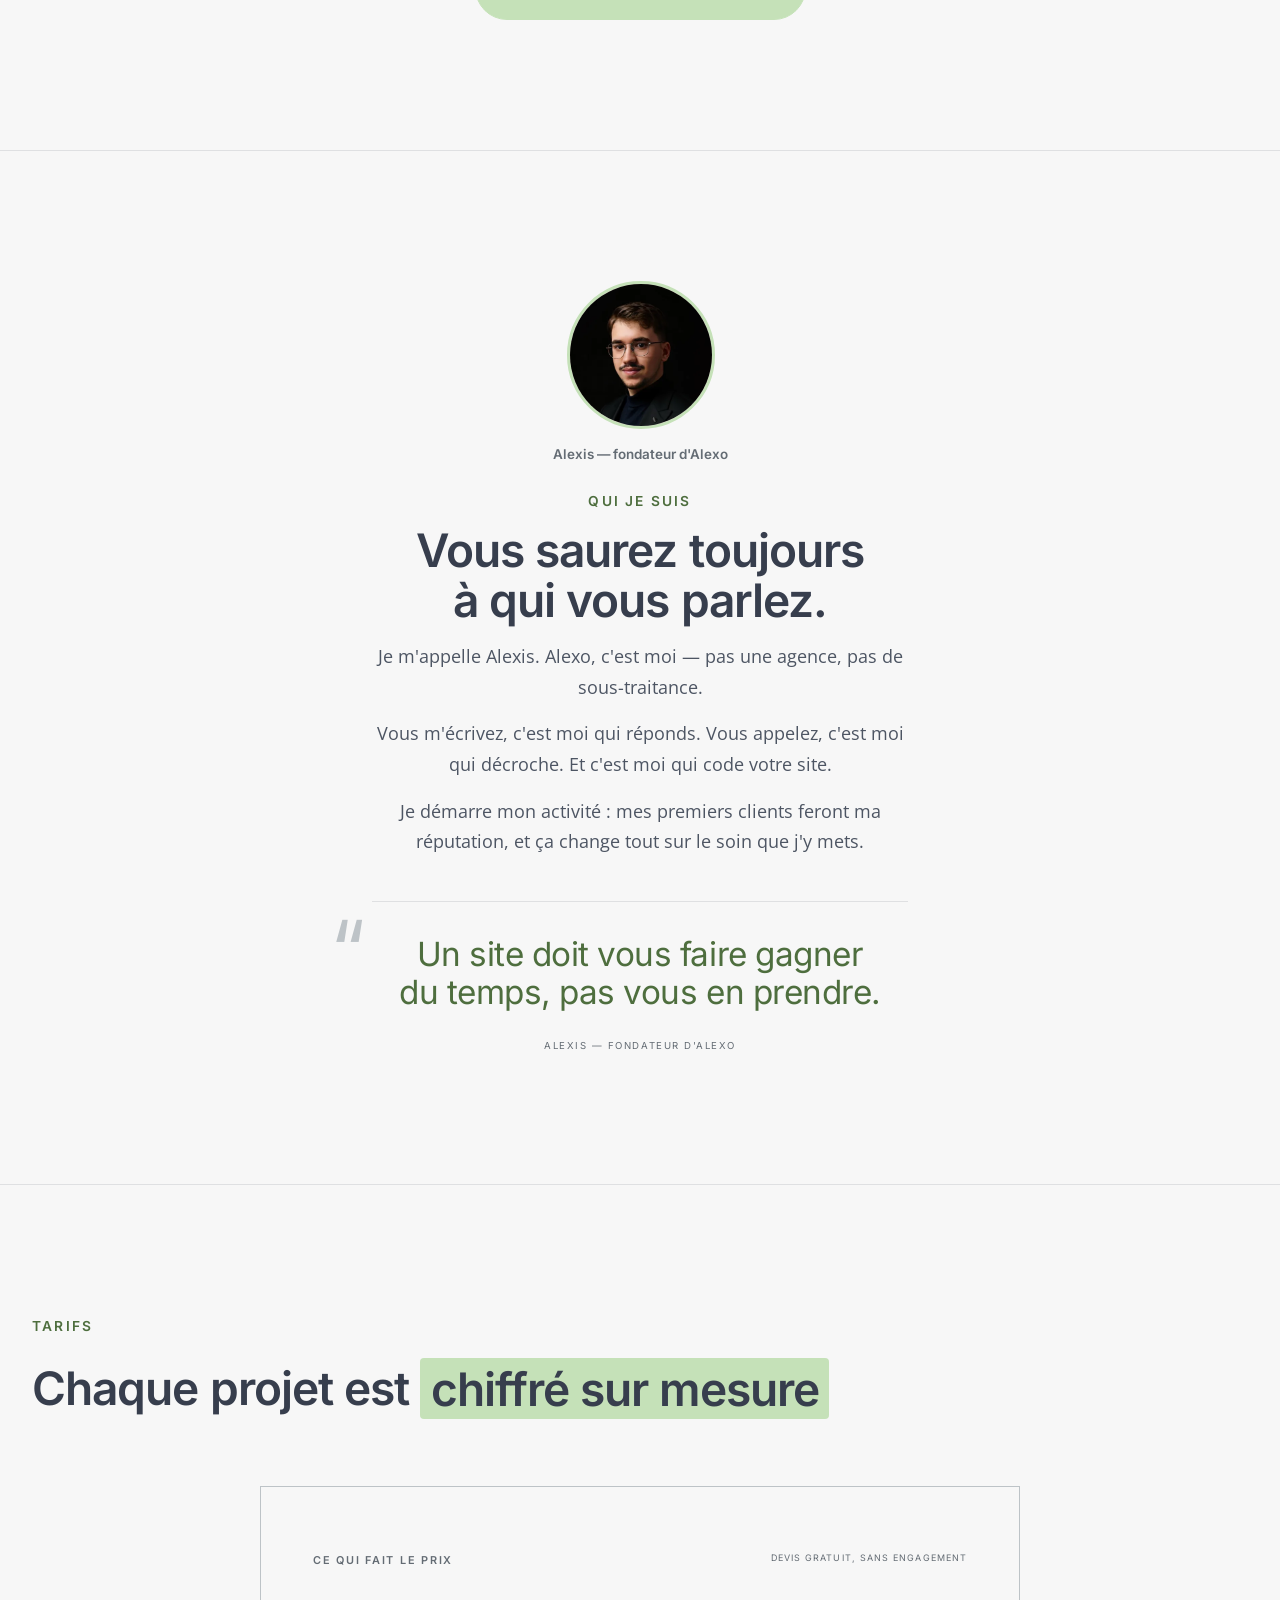
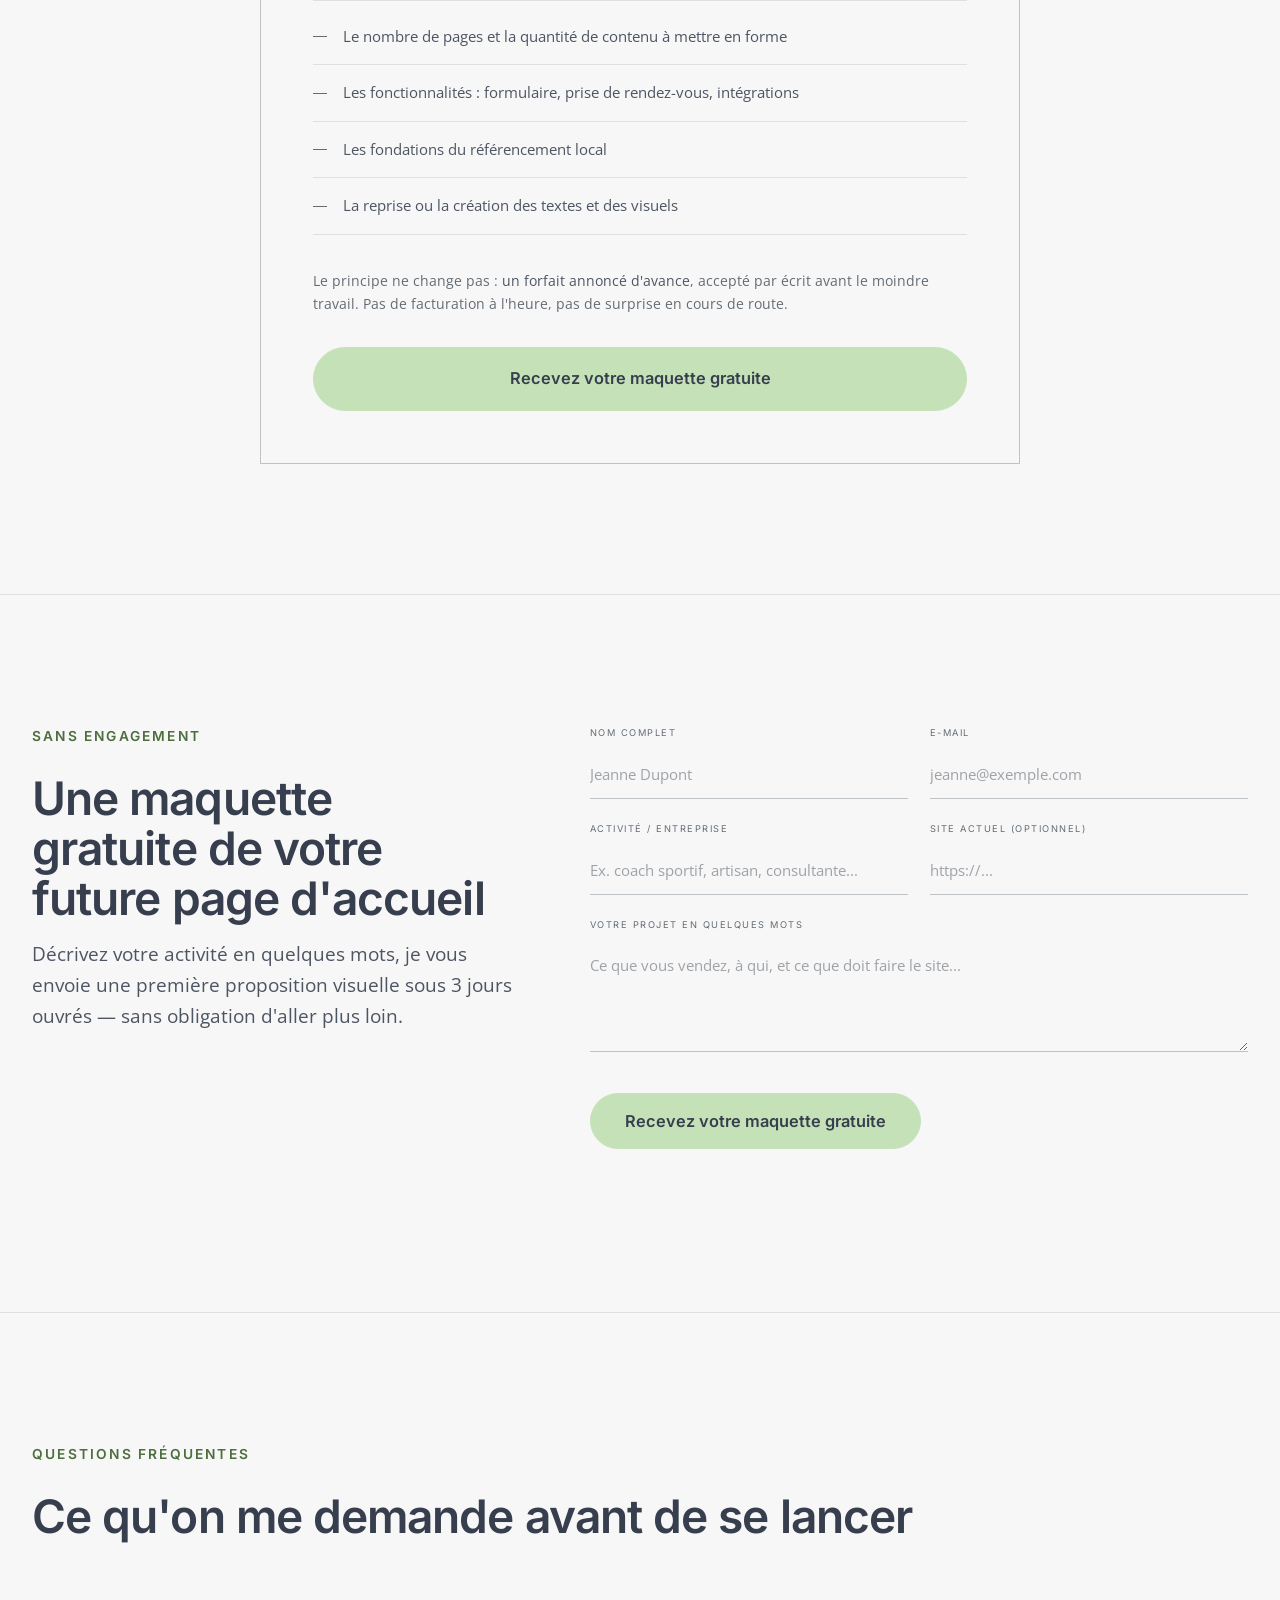
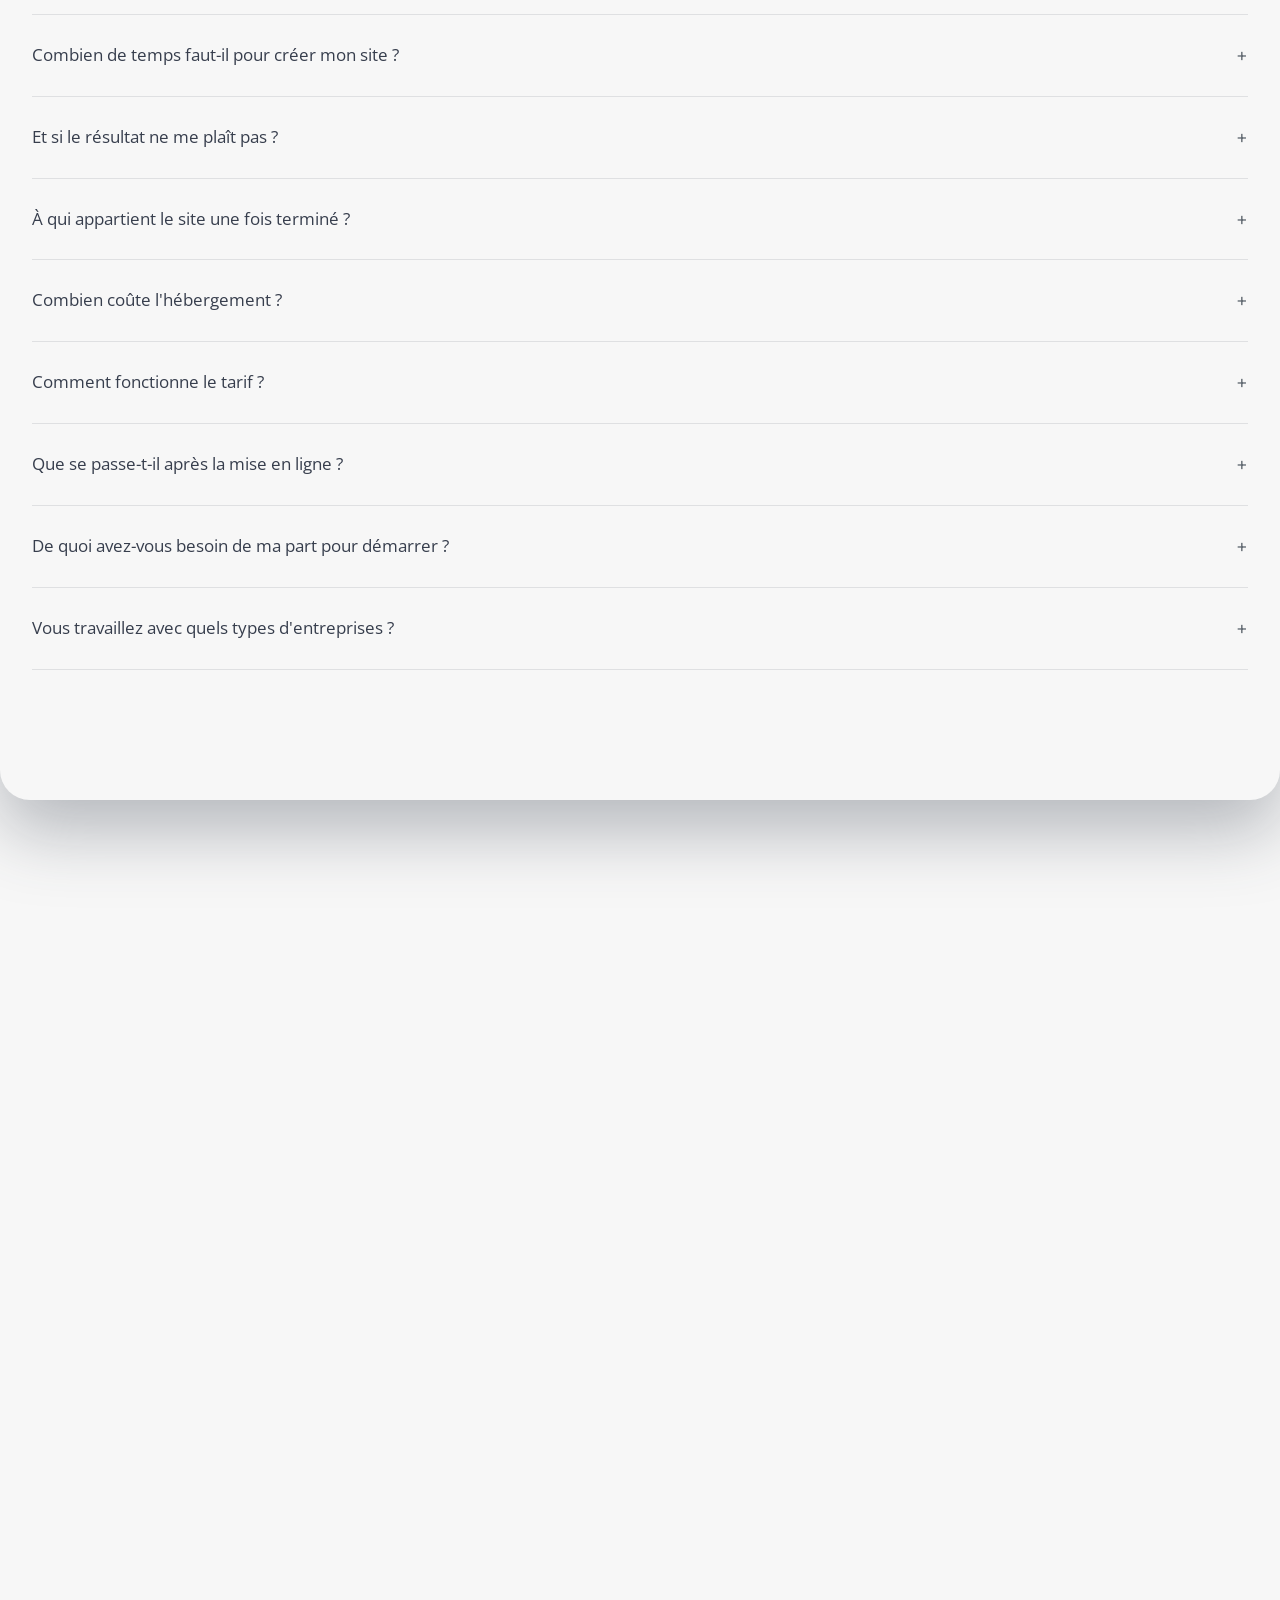
==== commit 1b8c75e4: "Remplacer le pied de l'accueil par une découverte au défilement Le pied de page était le dernier blo" ====
--- a/index.html
+++ b/index.html
@@ -28,7 +28,7 @@
   <meta name="twitter:card" content="summary_large_image" />
   <meta name="twitter:image" content="https://alexowebdesign.com/assets/img/og-image.png" />
 
-  <link rel="stylesheet" href="assets/css/style.css?v=17" />
+  <link rel="stylesheet" href="assets/css/style.css?v=18" />
 </head>
 <body>
 
@@ -513,22 +513,89 @@
 
 </main>
 
-<footer class="site-foot" id="contact">
-  <div class="container foot-row">
-    <div>
-      <a class="brand" href="#top">alexo</a>
-      <p class="foot-tag">Studio de création de sites web — indépendant<br />Maîche, Doubs — Franche-Comté</p>
-    </div>
-    <div class="foot-contact">
-      <a class="btn btn-solid foot-cta" href="#maquette">Recevez votre maquette gratuite</a>
-      <a href="mailto:alexo.webdesign@gmail.com">alexo.webdesign@gmail.com</a>
+<!-- Pied de page cinématique.
+     `.foot-reveal` ne contient rien : c'est un vide de la hauteur d'une
+     fenêtre, qui réserve la course de défilement pendant laquelle le pied
+     — fixé derrière le contenu — se découvre. Il porte l'ancre #contact
+     de la navigation. Ne pas lui donner de fond : il masquerait le pied. -->
+<div class="foot-reveal" id="contact"></div>
+
+<footer class="foot-cinema">
+
+  <div class="foot-aurora" aria-hidden="true"></div>
+  <div class="foot-grid" aria-hidden="true"></div>
+  <div class="foot-giant" aria-hidden="true">alexo</div>
+
+  <!-- Bandeau défilant, purement décoratif : la liste est doublée pour que
+       la boucle de l'animation soit invisible. Masqué aux lecteurs d'écran,
+       son contenu est déjà dit ailleurs dans la page. -->
+  <div class="foot-marquee" aria-hidden="true">
+    <div class="foot-marquee-track">
+      <div class="foot-marquee-group">
+        <span>Sites vitrines sur-mesure</span> <i>✦</i>
+        <span>Référencement local</span> <i>✦</i>
+        <span>Maîche &amp; Haut-Doubs</span> <i>✦</i>
+        <span>Maquette gratuite</span> <i>✦</i>
+        <span>Automatisation</span> <i>✦</i>
+        <span>Studio indépendant</span> <i>✦</i>
+      </div>
+      <div class="foot-marquee-group">
+        <span>Sites vitrines sur-mesure</span> <i>✦</i>
+        <span>Référencement local</span> <i>✦</i>
+        <span>Maîche &amp; Haut-Doubs</span> <i>✦</i>
+        <span>Maquette gratuite</span> <i>✦</i>
+        <span>Automatisation</span> <i>✦</i>
+        <span>Studio indépendant</span> <i>✦</i>
+      </div>
+    </div>
+  </div>
+
+  <div class="container foot-main">
+    <h2 class="foot-title">On en <em>parle</em> ?</h2>
+    <p class="foot-lead">Dites-moi ce que vous vendez et à qui. Je réponds sous 3 jours ouvrés, avec une maquette de votre page d'accueil — gratuite et sans engagement.</p>
+
+    <div class="foot-actions">
+      <div class="foot-row-pills">
+        <a class="foot-pill foot-pill-lg magnetic" href="#maquette">
+          <svg viewBox="0 0 24 24" fill="none" stroke="currentColor" stroke-width="1.8" aria-hidden="true">
+            <path stroke-linecap="round" stroke-linejoin="round" d="M12 3l2.2 5.3L20 10l-5.8 1.7L12 17l-2.2-5.3L4 10l5.8-1.7L12 3z" />
+          </svg>
+          Recevez votre maquette gratuite
+        </a>
+        <a class="foot-pill foot-pill-lg magnetic" href="mailto:alexo.webdesign@gmail.com">
+          <svg viewBox="0 0 24 24" fill="none" stroke="currentColor" stroke-width="1.8" aria-hidden="true">
+            <path stroke-linecap="round" stroke-linejoin="round" d="M3 6.5h18v11H3v-11zm0 .8l9 6.2 9-6.2" />
+          </svg>
+          alexo.webdesign@gmail.com
+        </a>
+      </div>
+
+      <div class="foot-row-pills">
+        <a class="foot-pill foot-pill-sm magnetic" href="/mentions-legales.html">Mentions légales</a>
+        <a class="foot-pill foot-pill-sm magnetic" href="/cgv.html">CGV</a>
+        <button type="button" class="foot-pill foot-pill-sm magnetic" id="cookieManage">Gérer les cookies</button>
+      </div>
+
       <p class="foot-zone">Maîche (Haut-Doubs) — déplacements dans un rayon de 40 km (Le Russey, Charquemont, Morteau, Pontarlier…), échanges à distance partout ailleurs.</p>
     </div>
   </div>
-  <div class="container foot-bottom">
-    <span>© 2026 Alexo</span>
-    <span><a href="/mentions-legales.html">Mentions légales</a> · <a href="/cgv.html">CGV</a> · <button type="button" class="foot-link" id="cookieManage">Gérer les cookies</button></span>
+
+  <div class="container foot-base">
+    <span>© 2026 Alexo — Studio de création de sites web</span>
+
+    <div class="foot-pill foot-badge">
+      <span>Conçu à la main à</span>
+      <strong>Maîche</strong>
+      <span class="foot-heart" aria-hidden="true">❤</span>
+    </div>
+
+    <button type="button" class="foot-pill foot-top magnetic" id="footTop" aria-label="Remonter en haut de la page">
+      <svg viewBox="0 0 24 24" fill="none" stroke="currentColor" stroke-width="2" aria-hidden="true">
+        <path stroke-linecap="round" stroke-linejoin="round" d="M5 10l7-7m0 0l7 7m-7-7v18" />
+      </svg>
+    </button>
   </div>
+
 </footer>
 
 <!-- Bandeau de consentement cookies (RGPD).
@@ -549,6 +616,6 @@
   </div>
 </aside>
 
-<script src="assets/js/main.js?v=17"></script>
+<script src="assets/js/main.js?v=18"></script>
 </body>
 </html>
--- a/assets/css/style.css
+++ b/assets/css/style.css
@@ -615,8 +615,6 @@
   color: var(--green-dim);
 }
 
-.foot-cta { margin-bottom: 18px; }
-
 /* ---------- structure des sections ---------- */
 .section-pad { padding: 130px 0; border-top: 1px solid var(--rule-soft); }
 .section-head { margin-bottom: 72px; }
@@ -1201,30 +1199,10 @@
   color: var(--chalk-mute);
 }
 
-/* ---------- pied de page ---------- */
+/* ---------- pied de page classique ----------
+   Conservé tel quel : c'est le pied des pages secondaires (mentions
+   légales, CGV, 404). L'accueil utilise le pied cinématique plus bas. */
 .site-foot { border-top: 1px solid var(--rule); padding: 72px 0 32px; }
-.foot-row {
-  display: flex;
-  justify-content: space-between;
-  align-items: flex-start;
-  gap: 32px;
-  flex-wrap: wrap;
-}
-.foot-tag {
-  margin: 14px 0 0;
-  font-family: var(--font-mono);
-  font-size: .6rem;
-  letter-spacing: .12em;
-  text-transform: uppercase;
-  color: var(--chalk-mute);
-}
-.foot-contact a {
-  font-family: var(--font-display);
-  font-size: clamp(1.3rem, 2.6vw, 2rem);
-  border-bottom: 1px solid var(--rule);
-  transition: border-color .35s ease;
-}
-.foot-contact a:hover { border-color: var(--chalk); }
 .foot-bottom {
   display: flex;
   justify-content: space-between;
@@ -1240,6 +1218,343 @@
   color: var(--chalk-mute);
 }
 .foot-bottom a:hover { color: var(--chalk); }
+
+/* ==========================================================================
+   Pied de page cinématique — accueil uniquement
+
+   PRINCIPE DU RIDEAU : le pied est fixé à la fenêtre et posé DERRIÈRE le
+   contenu. `main` est opaque et au-dessus ; en fin de page il glisse vers
+   le haut et découvre le pied, comme un rideau qu'on lève. `.foot-reveal`
+   est le vide qui réserve la hauteur de défilement nécessaire.
+
+   Deux conditions à ne pas casser : `main` doit rester opaque (sinon le
+   pied transparaît à travers toute la page) et `.foot-reveal` doit rester
+   sans fond (sinon il masque ce qu'il est censé découvrir).
+
+   Le pied passe sur fond ardoise : c'est le seul endroit du site où le
+   vert pâle atteint le niveau AA en texte (7,57:1), il porte donc ici les
+   accents. Toutes les couleurs locales sont dérivées de la palette.
+   ========================================================================== */
+main { position: relative; z-index: 1; background: var(--ink); }
+
+/* Le bord bas du contenu, arrondi et porté par une ombre : sans lui, la
+   découverte ressemble à une coupure nette plutôt qu'à un calque qu'on
+   soulève. Réservé aux pages qui ont le pied cinématique. */
+body:has(.foot-cinema) main {
+  border-bottom-left-radius: 30px;
+  border-bottom-right-radius: 30px;
+  box-shadow: 0 30px 70px rgba(55, 62, 77, .35);
+}
+
+.foot-reveal {
+  position: relative;
+  height: 100svh;
+  min-height: 660px;
+}
+
+.foot-cinema {
+  --f-mute:     #b7bcc6;                  /* texte secondaire sur ardoise — 5,6:1 */
+  --f-line:     rgba(247, 247, 247, .13);
+  --f-glass:    rgba(247, 247, 247, .06);
+  --f-glass-2:  rgba(247, 247, 247, .02);
+  --f-glass-hi: rgba(247, 247, 247, .14);
+
+  position: fixed;
+  bottom: 0;
+  left: 0;
+  z-index: 0;
+  width: 100%;
+  height: 100svh;
+  min-height: 660px;
+  display: flex;
+  flex-direction: column;
+  justify-content: space-between;
+  overflow: hidden;
+  background: var(--slate);
+  color: var(--paper);
+}
+
+/* `.container` centre par `margin: 0 auto`. Sur un enfant de conteneur
+   flex, ces marges automatiques l'emportent sur l'étirement : sans cette
+   largeur explicite, la barre du bas se réduirait à son contenu. */
+.foot-cinema .container { width: 100%; }
+
+/* --- décors de fond : halo, grille, mot géant --- */
+.foot-aurora {
+  position: absolute;
+  top: 50%;
+  left: 50%;
+  width: 80vw;
+  height: 60vh;
+  border-radius: 50%;
+  transform: translate(-50%, -50%);
+  background: radial-gradient(circle at 50% 50%,
+              rgba(var(--green-raw), .22) 0%,
+              rgba(var(--green-raw), .07) 42%,
+              transparent 70%);
+  filter: blur(80px);
+  pointer-events: none;
+  animation: foot-breathe 9s ease-in-out infinite alternate;
+}
+
+@keyframes foot-breathe {
+  from { transform: translate(-50%, -50%) scale(1);   opacity: .55; }
+  to   { transform: translate(-50%, -50%) scale(1.12); opacity: 1; }
+}
+
+.foot-grid {
+  position: absolute;
+  inset: 0;
+  pointer-events: none;
+  background-size: 60px 60px;
+  background-image:
+    linear-gradient(to right,  rgba(247, 247, 247, .045) 1px, transparent 1px),
+    linear-gradient(to bottom, rgba(247, 247, 247, .045) 1px, transparent 1px);
+  -webkit-mask-image: linear-gradient(to bottom, transparent, #000 28%, #000 72%, transparent);
+          mask-image: linear-gradient(to bottom, transparent, #000 28%, #000 72%, transparent);
+}
+
+/* Le mot de marque en filigrane. Il monte et grossit au fil de la
+   découverte : `--fp` est la progression 0 → 1 écrite par main.js. */
+.foot-giant {
+  position: absolute;
+  bottom: -4vh;
+  left: 50%;
+  font-family: var(--font-display);
+  font-size: 26vw;
+  font-weight: 700;
+  line-height: .75;
+  letter-spacing: -.05em;
+  white-space: nowrap;
+  pointer-events: none;
+  user-select: none;
+  color: transparent;
+  -webkit-text-stroke: 1px rgba(247, 247, 247, .07);
+  background: linear-gradient(180deg, rgba(247, 247, 247, .13) 0%, transparent 62%);
+  -webkit-background-clip: text;
+          background-clip: text;
+  opacity: calc(.25 + var(--fp, 1) * .75);
+  transform: translateX(-50%)
+             translateY(calc((1 - var(--fp, 1)) * 9vh))
+             scale(calc(.84 + var(--fp, 1) * .16));
+}
+
+/* --- bandeau défilant en diagonale --- */
+.foot-marquee {
+  position: absolute;
+  top: 11vh;
+  left: 0;
+  width: 100%;
+  overflow: hidden;
+  padding: 15px 0;
+  border-top: 1px solid var(--f-line);
+  border-bottom: 1px solid var(--f-line);
+  background: rgba(55, 62, 77, .55);
+  backdrop-filter: blur(10px);
+  -webkit-backdrop-filter: blur(10px);
+  transform: rotate(-2deg) scale(1.1);
+  box-shadow: 0 24px 60px rgba(0, 0, 0, .25);
+  pointer-events: none;
+}
+.foot-marquee-track {
+  display: flex;
+  width: max-content;
+  font-family: var(--font-mono);
+  font-size: .62rem;
+  font-weight: 600;
+  letter-spacing: .3em;
+  text-transform: uppercase;
+  color: var(--f-mute);
+  animation: foot-marquee 42s linear infinite;
+}
+/* La piste contient deux fois la même liste : à -50% le second exemplaire
+   est exactement là où était le premier, la boucle est invisible. */
+@keyframes foot-marquee {
+  from { transform: translateX(0); }
+  to   { transform: translateX(-50%); }
+}
+.foot-marquee-group {
+  display: flex;
+  align-items: center;
+  gap: 34px;
+  padding: 0 17px;
+}
+.foot-marquee-group i { font-style: normal; color: var(--accent); }
+
+/* --- pastilles de verre --- */
+.foot-pill {
+  display: inline-flex;
+  align-items: center;
+  gap: 12px;
+  border: 1px solid var(--f-line);
+  border-radius: 999px;
+  background: linear-gradient(145deg, var(--f-glass) 0%, var(--f-glass-2) 100%);
+  box-shadow: 0 10px 30px rgba(0, 0, 0, .22), inset 0 1px 1px var(--f-glass-hi);
+  backdrop-filter: blur(16px);
+  -webkit-backdrop-filter: blur(16px);
+  color: var(--paper);
+  font-family: var(--font-display);
+  text-decoration: none;
+  transition: background .4s var(--ease), border-color .4s var(--ease),
+              box-shadow .4s var(--ease), color .4s var(--ease);
+}
+a.foot-pill:hover, button.foot-pill:hover {
+  background: linear-gradient(145deg, rgba(var(--green-raw), .16) 0%, var(--f-glass-2) 100%);
+  border-color: rgba(var(--green-raw), .45);
+  box-shadow: 0 20px 44px rgba(0, 0, 0, .3), inset 0 1px 1px rgba(247, 247, 247, .22);
+  color: var(--paper);
+}
+
+.foot-pill-lg {
+  padding: 19px 34px;
+  font-size: 1rem;
+  font-weight: 600;
+}
+.foot-pill-lg svg { width: 20px; height: 20px; color: var(--accent); flex: none; }
+
+.foot-pill-sm {
+  padding: 12px 22px;
+  font-size: .78rem;
+  font-weight: 500;
+  color: var(--f-mute);
+  cursor: pointer;
+}
+
+/* --- bloc central --- */
+.foot-main {
+  position: relative;
+  z-index: 1;
+  flex: 1;
+  display: flex;
+  flex-direction: column;
+  align-items: center;
+  justify-content: center;
+  text-align: center;
+  margin-top: 9vh;
+}
+/* Les deux étages du bloc n'entrent pas en même temps : le titre démarre
+   sa course à 20 % de la découverte, les liens à 34 %. */
+.foot-title {
+  font-family: var(--font-display);
+  font-size: clamp(2.6rem, 7vw, 5.4rem);
+  font-weight: 700;
+  letter-spacing: -.03em;
+  line-height: 1.02;
+  margin: 0 0 14px;
+  background: linear-gradient(180deg, var(--paper) 0%, rgba(247, 247, 247, .45) 100%);
+  -webkit-background-clip: text;
+          background-clip: text;
+  -webkit-text-fill-color: transparent;
+  filter: drop-shadow(0 0 24px rgba(247, 247, 247, .14));
+  opacity: clamp(0, (var(--fp, 1) - .2) * 3, 1);
+  transform: translateY(calc(clamp(0, 1 - (var(--fp, 1) - .2) * 3, 1) * 46px));
+}
+/* Le mot en vert doit porter son PROPRE dégradé découpé sur le texte. Un
+   simple `color` ne suffit pas : quand le parent est en
+   `background-clip: text`, Chrome peint l'enfant en aplat sur toute sa
+   boîte au lieu de ses seules lettres. */
+.foot-title em {
+  font-style: normal;
+  background: linear-gradient(180deg, var(--accent) 0%, rgba(var(--green-raw), .6) 100%);
+  -webkit-background-clip: text;
+          background-clip: text;
+  -webkit-text-fill-color: transparent;
+}
+
+.foot-lead {
+  max-width: 46ch;
+  margin: 0 0 38px;
+  color: var(--f-mute);
+  font-size: 1rem;
+  opacity: clamp(0, (var(--fp, 1) - .27) * 3, 1);
+}
+
+.foot-actions {
+  display: flex;
+  flex-direction: column;
+  align-items: center;
+  gap: 18px;
+  width: 100%;
+  opacity: clamp(0, (var(--fp, 1) - .34) * 3, 1);
+  transform: translateY(calc(clamp(0, 1 - (var(--fp, 1) - .34) * 3, 1) * 40px));
+}
+.foot-row-pills {
+  display: flex;
+  flex-wrap: wrap;
+  justify-content: center;
+  gap: 14px;
+}
+
+.foot-cinema .foot-zone {
+  max-width: 62ch;
+  margin: 26px 0 0;
+  font-size: .82rem;
+  line-height: 1.65;
+  color: var(--f-mute);
+}
+
+/* --- barre du bas --- */
+.foot-cinema .foot-base {
+  position: relative;
+  z-index: 2;
+  display: flex;
+  align-items: center;
+  justify-content: space-between;
+  flex-wrap: wrap;
+  gap: 18px;
+  padding-bottom: 30px;
+  font-family: var(--font-mono);
+  font-size: .58rem;
+  letter-spacing: .12em;
+  text-transform: uppercase;
+  color: var(--f-mute);
+}
+.foot-cinema .foot-base a { color: var(--f-mute); text-decoration: none; border-bottom: 1px solid transparent; }
+.foot-cinema .foot-base a:hover { color: var(--paper); border-bottom-color: var(--accent); }
+
+.foot-badge { padding: 12px 22px; cursor: default; }
+.foot-badge span { font-family: var(--font-mono); font-size: .58rem; letter-spacing: .12em; text-transform: uppercase; color: var(--f-mute); }
+.foot-badge strong { font-family: var(--font-display); font-size: .8rem; letter-spacing: 0; text-transform: none; color: var(--paper); }
+.foot-badge .foot-heart {
+  color: var(--accent);
+  animation: foot-heart 2.4s cubic-bezier(.25, 1, .5, 1) infinite;
+}
+@keyframes foot-heart {
+  0%, 100% { transform: scale(1); }
+  15%, 45% { transform: scale(1.22); }
+  30%      { transform: scale(1); }
+}
+
+.foot-top {
+  display: inline-flex;
+  align-items: center;
+  justify-content: center;
+  width: 50px;
+  height: 50px;
+  padding: 0;
+  cursor: pointer;
+}
+.foot-top svg { width: 19px; height: 19px; transition: transform .3s var(--ease); }
+.foot-top:hover svg { transform: translateY(-5px); }
+
+/* --- petits écrans : le rideau est abandonné ----------------------------
+   Un élément fixe de la hauteur de la fenêtre coûte cher en repeint sur
+   mobile, et les barres d'adresse mouvantes d'iOS font sauter la hauteur.
+   Le pied redevient un bloc normal ; il garde son décor, pas son rideau. */
+@media (max-width: 860px) {
+  .foot-reveal { height: auto; min-height: 0; }
+  .foot-cinema {
+    position: relative;
+    height: auto;
+    min-height: 0;
+    padding-top: 132px;
+  }
+  .foot-main { margin-top: 0; padding: 0 8px 54px; }
+  .foot-marquee { top: 54px; }
+  .foot-giant { font-size: 42vw; bottom: -2vh; }
+  .foot-cinema .foot-base { justify-content: center; text-align: center; }
+  .foot-pill-lg { padding: 16px 26px; font-size: .92rem; }
+}
 
 /* ---------- barre de progression ---------- */
 .progress {
@@ -1251,13 +1566,6 @@
   z-index: 100;
   background: transparent;
 }
-.foot-zone {
-  margin: 14px 0 0;
-  max-width: 34ch;
-  font-size: .86rem;
-  color: var(--chalk-mute);
-}
-
 .progress-fill {
   height: 100%;
   width: 0;
@@ -1328,6 +1636,13 @@
   .browser-body > div > *, .bw-cards span { animation: none; }
   .cursor { display: none; }
   .magnetic { transform: none; }
+
+  /* Pied cinématique : le décor reste, le mouvement disparaît. Les blocs
+     sont forcés à leur état final, sinon ils resteraient invisibles —
+     leur opacité dépend d'une progression que main.js n'écrit plus. */
+  .foot-aurora, .foot-marquee-track, .foot-badge .foot-heart { animation: none; }
+  .foot-giant, .foot-title, .foot-lead, .foot-actions { opacity: 1; transform: none; }
+  .foot-giant { transform: translateX(-50%); }
 }
 
 /* ------------------------------------------------------------------
@@ -1390,16 +1705,3 @@
 /* Bouton déguisé en lien de pied de page : « Gérer les cookies » doit
    agir sans navigation, mais rester visuellement un lien parmi les
    autres. Un <a href="#"> aurait sali l'URL et cassé le retour arrière. */
-.foot-link {
-  background: none;
-  border: none;
-  padding: 0;
-  cursor: pointer;
-  font: inherit;
-  letter-spacing: inherit;
-  text-transform: inherit;
-  color: inherit;
-  text-decoration: underline;
-  text-underline-offset: 3px;
-}
-.foot-link:hover { color: var(--chalk); }
